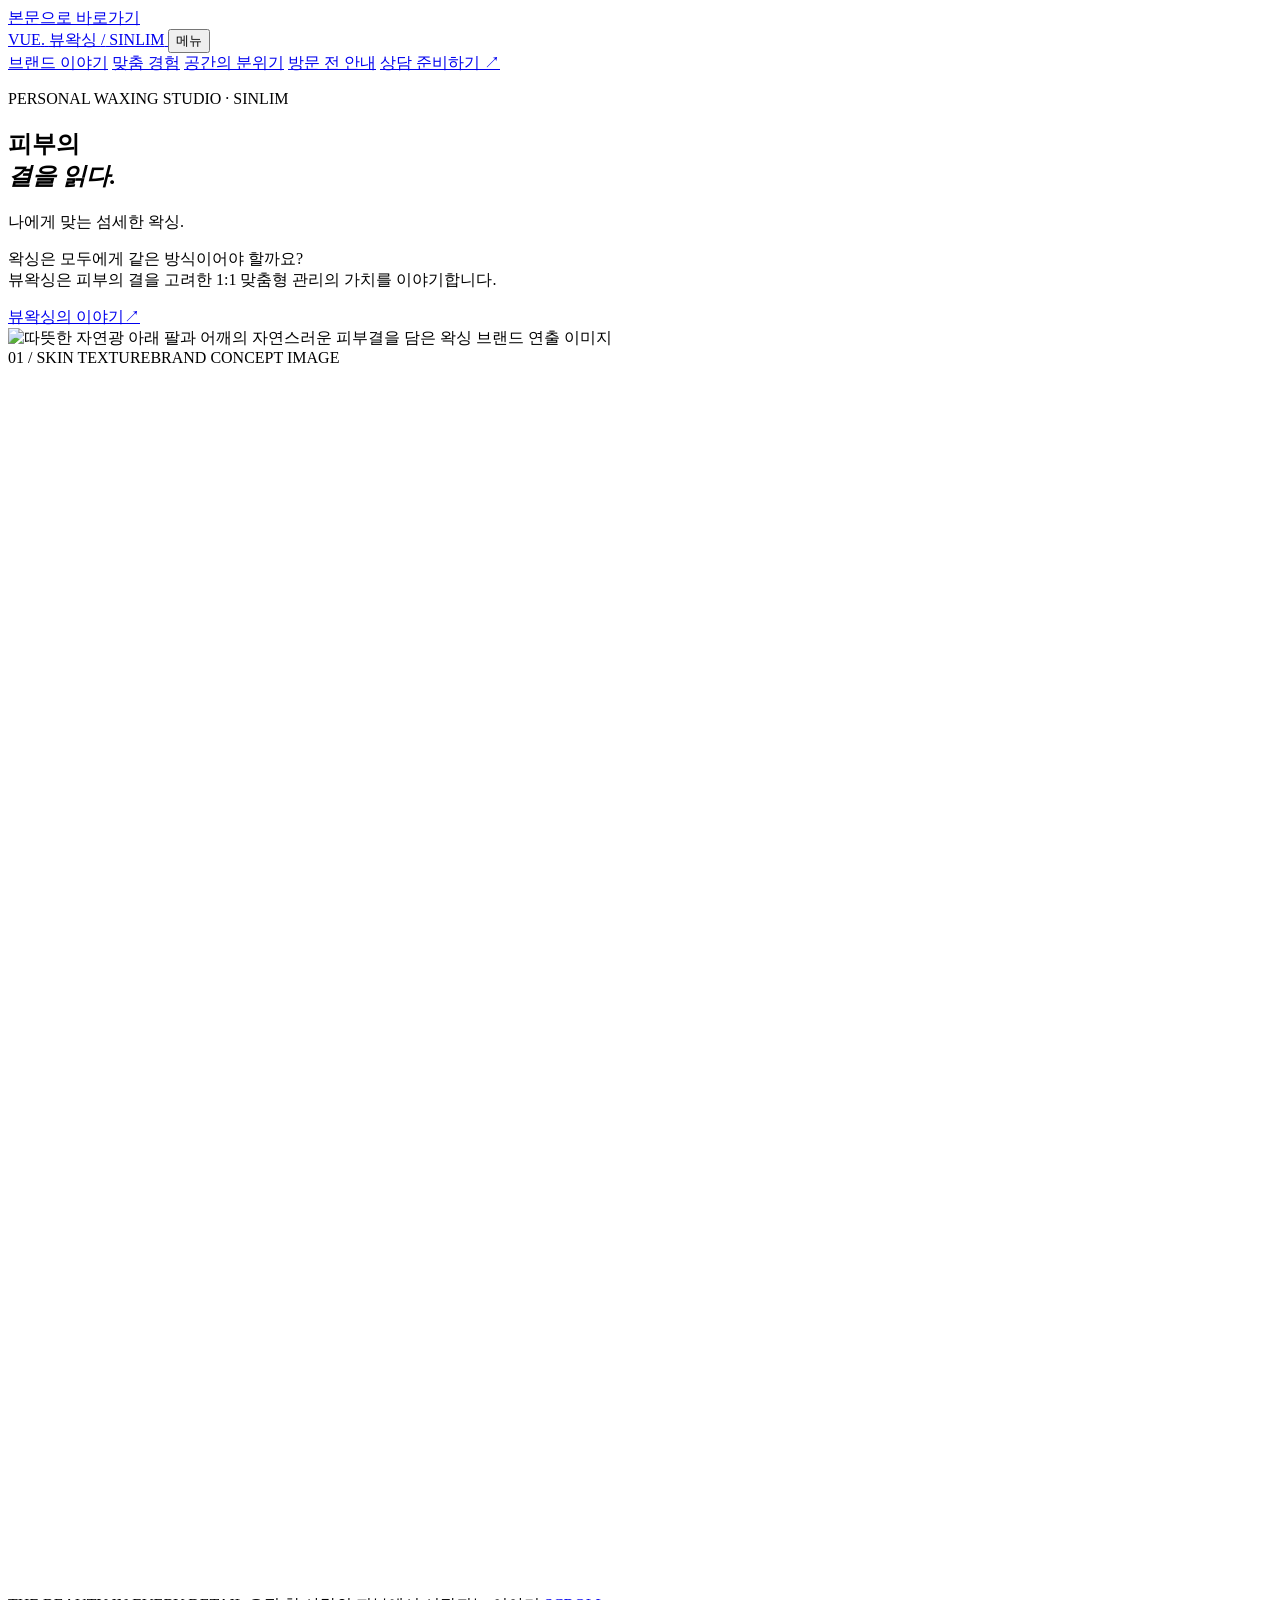
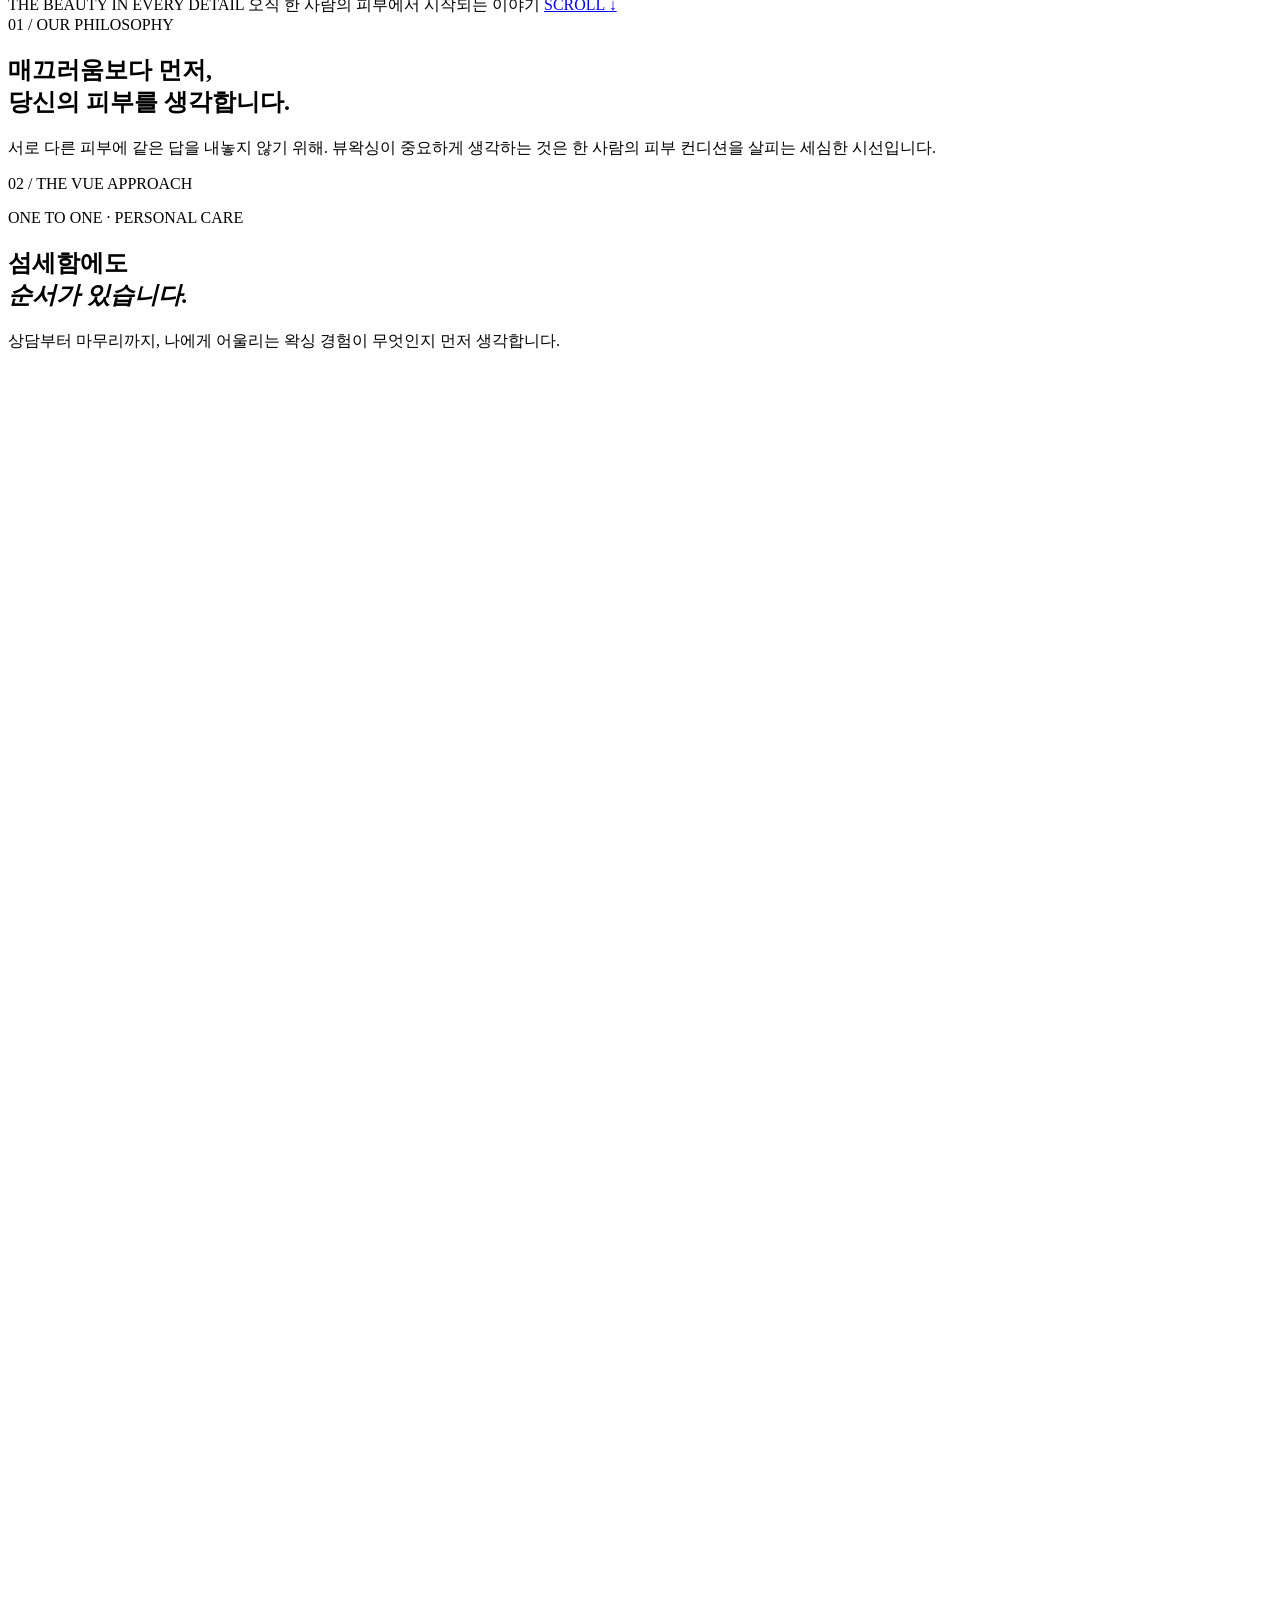
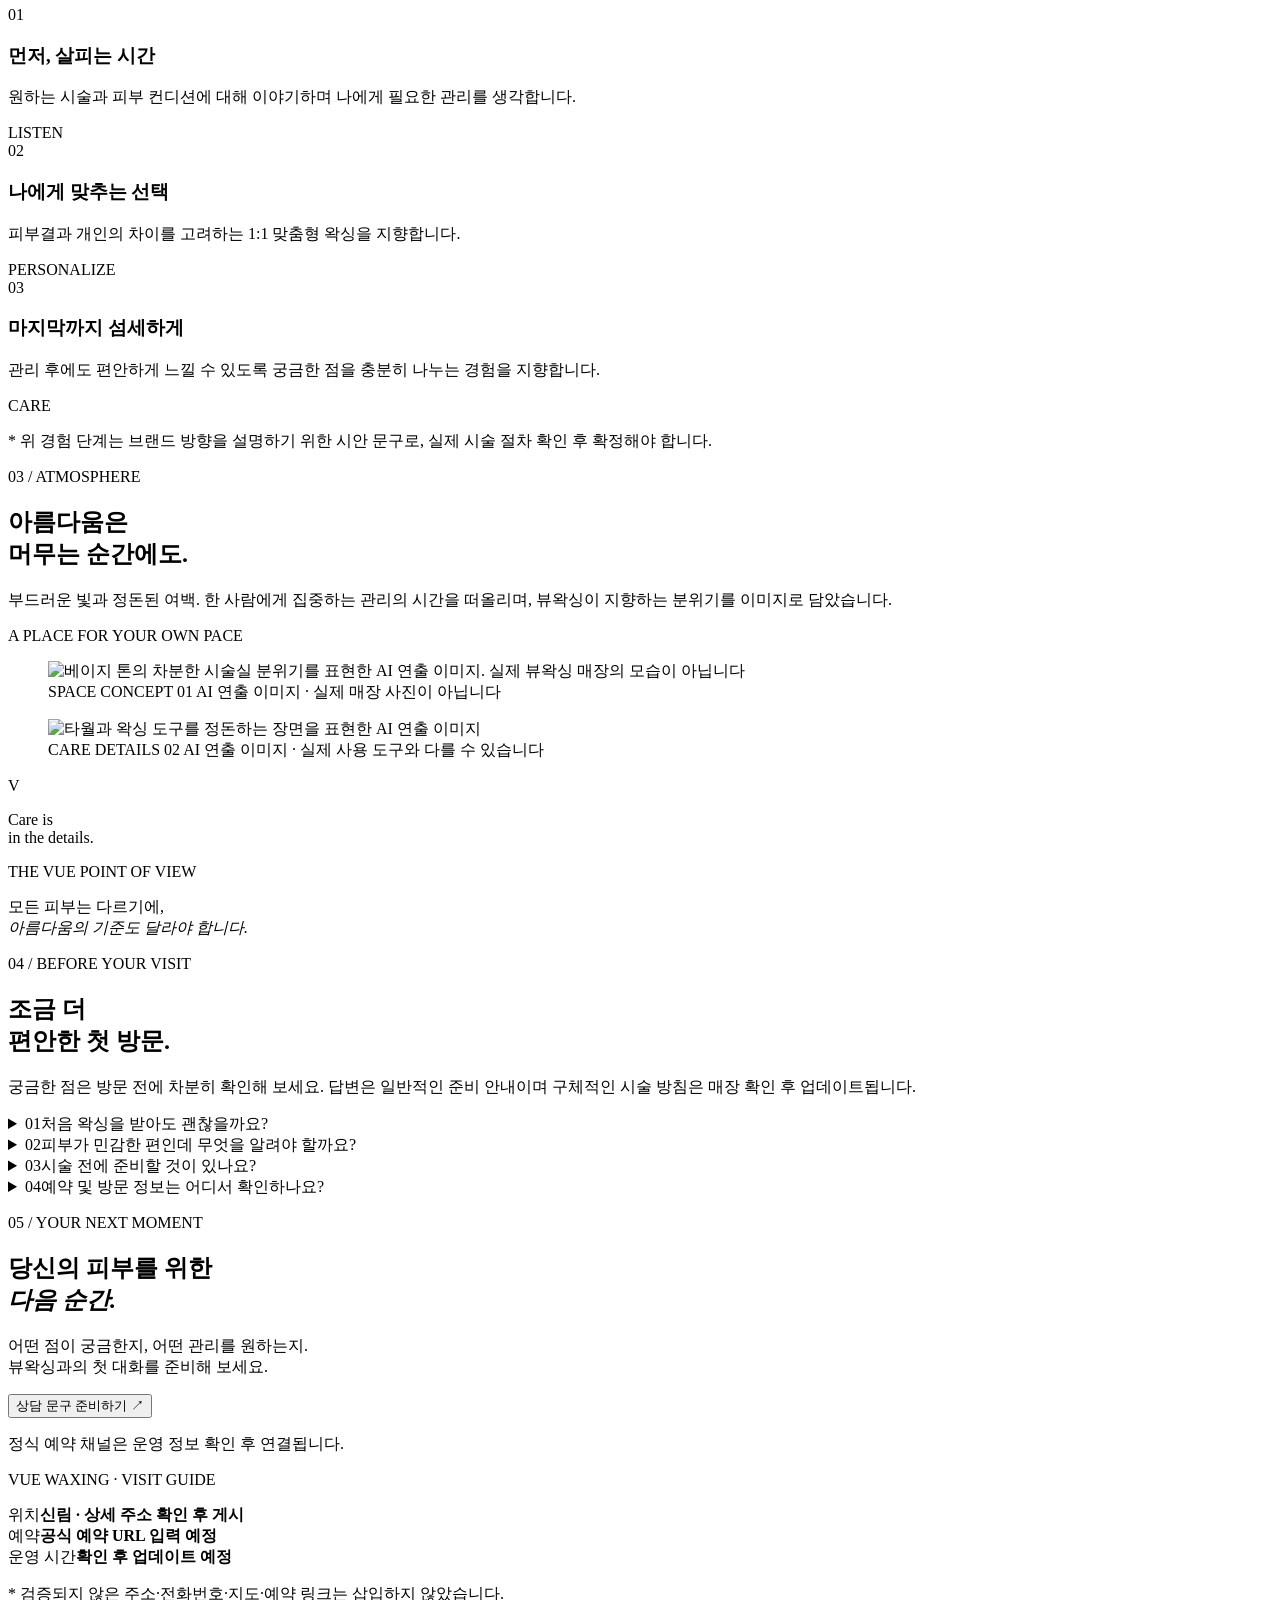
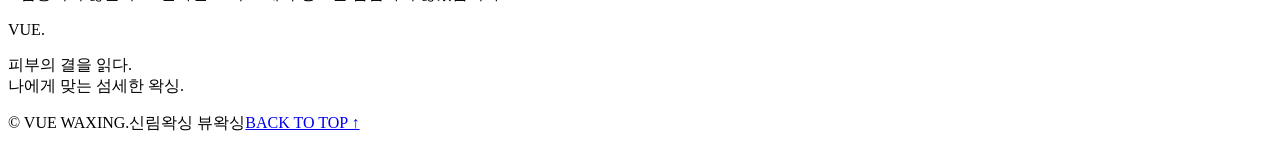
==== index.html @ eee649c6 "Add files via upload" ====
<!doctype html>
<html lang="ko">
<head>
  <meta charset="utf-8">
  <meta name="viewport" content="width=device-width, initial-scale=1">
  <meta name="theme-color" content="#f6f1eb">
  <meta name="description" content="피부의 결을 읽다. 뷰왁싱의 피부 컨디션을 고려한 1:1 맞춤형 프리미엄 왁싱을 소개합니다. 예약 및 방문 정보는 준비 중입니다.">
  <title>뷰왁싱 | 피부의 결을 읽다 — 신림왁싱</title>
  <meta property="og:type" content="website">
  <meta property="og:title" content="뷰왁싱 | 피부의 결을 읽다">
  <meta property="og:description" content="피부의 결을 고려한 1:1 맞춤형 왁싱. 신림 뷰왁싱의 이야기를 소개합니다.">
  <link rel="icon" href="favicon.svg" type="image/svg+xml">
  <link rel="stylesheet" href="css/vue-waxing.css">
  <script defer src="js/vue-waxing.js"></script>
</head>
<body class="vw-preview-body">
<div class="vw-site" id="top">
  <a class="vw-skip-link" href="#main">본문으로 바로가기</a>
  <header class="vw-header" id="site-header">
    <div class="vw-header-inner">
      <a class="vw-brand" href="#top" aria-label="뷰왁싱 홈">
        <span class="vw-brand-name">VUE<span class="vw-brand-dot">.</span></span>
        <span class="vw-brand-sub">뷰왁싱 <span aria-hidden="true">/</span> SINLIM</span>
      </a>
      <button class="vw-menu-toggle" type="button" aria-controls="vw-primary-nav" aria-expanded="false" aria-label="메뉴 열기">
        <span></span><span></span><span class="vw-visually-hidden">메뉴</span>
      </button>
      <nav class="vw-nav" id="vw-primary-nav" aria-label="주요 메뉴">
        <a href="#philosophy">브랜드 이야기</a>
        <a href="#experience">맞춤 경험</a>
        <a href="#space">공간의 분위기</a>
        <a href="#questions">방문 전 안내</a>
        <a class="vw-nav-cta" href="#visit">상담 준비하기 <span aria-hidden="true">↗</span></a>
      </nav>
    </div>
  </header>

  <main id="main">
    <section class="vw-hero" aria-labelledby="vw-hero-title">
      <div class="vw-hero-editorial vw-container">
        <div class="vw-hero-copy">
          <p class="vw-eyebrow"><span class="vw-eyebrow-line"></span> PERSONAL WAXING STUDIO · SINLIM</p>
          <h1 id="vw-hero-title">피부의<br><em>결을 읽다.</em></h1>
          <p class="vw-hero-tagline">나에게 맞는 섬세한 왁싱.</p>
          <p class="vw-hero-description">왁싱은 모두에게 같은 방식이어야 할까요?<br>뷰왁싱은 피부의 결을 고려한 1:1 맞춤형 관리의 가치를 이야기합니다.</p>
          <a href="#philosophy" class="vw-text-link"><span>뷰왁싱의 이야기</span><span class="vw-link-arrow" aria-hidden="true">↗</span></a>
        </div>
        <div class="vw-hero-visual">
          <div class="vw-image-reveal" data-vw-reveal>
            <img src="assets/skin-hero.webp" alt="따뜻한 자연광 아래 팔과 어깨의 자연스러운 피부결을 담은 왁싱 브랜드 연출 이미지" width="1122" height="1402" fetchpriority="high">
          </div>
          <div class="vw-art-label"><span>01 / SKIN TEXTURE</span><span>BRAND CONCEPT IMAGE</span></div>
          <svg class="vw-grain-lines" aria-hidden="true" viewBox="0 0 320 310" fill="none" focusable="false">
            <path d="M-26 296C118 211 120 93 303 29"/><path d="M-20 309C126 222 131 106 315 42"/><path d="M-19 327C138 238 143 119 330 55"/><path d="M-10 345C150 255 156 137 340 70"/>
          </svg>
        </div>
      </div>
      <div class="vw-hero-bottom vw-container">
        <span>THE BEAUTY IN EVERY DETAIL</span>
        <span class="vw-hero-bottom-note">오직 한 사람의 피부에서 시작되는 이야기</span>
        <a href="#philosophy" class="vw-scroll-cue" aria-label="다음 섹션으로 이동">SCROLL <span aria-hidden="true">↓</span></a>
      </div>
    </section>

    <section class="vw-intro vw-section" id="philosophy" aria-labelledby="vw-intro-heading">
      <div class="vw-container vw-intro-grid">
        <div class="vw-section-index"><span class="vw-index-dot"></span> 01 / OUR PHILOSOPHY</div>
        <div class="vw-intro-main">
          <h2 id="vw-intro-heading">매끄러움보다 먼저,<br><span>당신의 피부를 생각합니다.</span></h2>
          <div class="vw-intro-bottom">
            <div class="vw-intro-small-line" aria-hidden="true"></div>
            <p>서로 다른 피부에 같은 답을 내놓지 않기 위해. 뷰왁싱이 중요하게 생각하는 것은 한 사람의 피부 컨디션을 살피는 세심한 시선입니다.</p>
          </div>
        </div>
      </div>
    </section>

    <section class="vw-approach vw-section" id="experience" aria-labelledby="vw-approach-title">
      <div class="vw-container">
        <div class="vw-approach-head">
          <p class="vw-section-index"><span class="vw-index-dot"></span> 02 / THE VUE APPROACH</p>
          <p class="vw-kicker">ONE TO ONE · PERSONAL CARE</p>
        </div>
        <div class="vw-approach-stage">
          <div class="vw-approach-copy">
            <h2 id="vw-approach-title">섬세함에도<br><em>순서가 있습니다.</em></h2>
            <p>상담부터 마무리까지, 나에게 어울리는 왁싱 경험이 무엇인지 먼저 생각합니다.</p>
          </div>
          <div class="vw-approach-mark" aria-hidden="true">
            <svg viewBox="0 0 420 410" fill="none" focusable="false"><path d="M-18 330C103 299 110 145 234 103c69-24 116-27 204-81"/><path d="M-18 355C116 317 126 163 247 122c71-25 116-27 203-80"/><path d="M-10 379C127 340 141 181 265 140c73-24 117-27 199-77"/></svg>
          </div>
        </div>
        <div class="vw-steps" aria-label="맞춤형 왁싱 경험의 제안된 구성">
          <div class="vw-step"><span class="vw-step-number">01</span><div><h3>먼저, 살피는 시간</h3><p>원하는 시술과 피부 컨디션에 대해 이야기하며 나에게 필요한 관리를 생각합니다.</p></div><span class="vw-step-en">LISTEN</span></div>
          <div class="vw-step"><span class="vw-step-number">02</span><div><h3>나에게 맞추는 선택</h3><p>피부결과 개인의 차이를 고려하는 1:1 맞춤형 왁싱을 지향합니다.</p></div><span class="vw-step-en">PERSONALIZE</span></div>
          <div class="vw-step"><span class="vw-step-number">03</span><div><h3>마지막까지 섬세하게</h3><p>관리 후에도 편안하게 느낄 수 있도록 궁금한 점을 충분히 나누는 경험을 지향합니다.</p></div><span class="vw-step-en">CARE</span></div>
        </div>
        <p class="vw-content-disclaimer">* 위 경험 단계는 브랜드 방향을 설명하기 위한 시안 문구로, 실제 시술 절차 확인 후 확정해야 합니다.</p>
      </div>
    </section>

    <section class="vw-space vw-section" id="space" aria-labelledby="vw-space-title">
      <div class="vw-container vw-space-grid">
        <div class="vw-space-left">
          <p class="vw-section-index"><span class="vw-index-dot"></span> 03 / ATMOSPHERE</p>
          <h2 id="vw-space-title">아름다움은<br>머무는 순간에도.</h2>
          <p>부드러운 빛과 정돈된 여백. 한 사람에게 집중하는 관리의 시간을 떠올리며, 뷰왁싱이 지향하는 분위기를 이미지로 담았습니다.</p>
          <p class="vw-caption-line">A PLACE FOR YOUR OWN PACE</p>
        </div>
        <figure class="vw-space-photo vw-photo-block" data-vw-reveal>
          <img src="assets/studio-atmosphere.webp" alt="베이지 톤의 차분한 시술실 분위기를 표현한 AI 연출 이미지. 실제 뷰왁싱 매장의 모습이 아닙니다" width="1200" height="900" loading="lazy" decoding="async">
          <figcaption>SPACE CONCEPT 01 <span>AI 연출 이미지 · 실제 매장 사진이 아닙니다</span></figcaption>
        </figure>
        <figure class="vw-detail-photo vw-photo-block" data-vw-reveal>
          <img src="assets/waxing-detail.webp" alt="타월과 왁싱 도구를 정돈하는 장면을 표현한 AI 연출 이미지" width="920" height="1150" loading="lazy" decoding="async">
          <figcaption>CARE DETAILS 02 <span>AI 연출 이미지 · 실제 사용 도구와 다를 수 있습니다</span></figcaption>
        </figure>
        <div class="vw-space-aside"><span>V</span><p>Care is<br>in the details.</p></div>
      </div>
    </section>

    <section class="vw-quote" aria-label="브랜드 핵심 문장">
      <div class="vw-container vw-quote-inner">
        <p class="vw-quote-label">THE VUE POINT OF VIEW</p>
        <p class="vw-quote-text">모든 피부는 다르기에,<br><em>아름다움의 기준도 달라야 합니다.</em></p>
      </div>
    </section>

    <section class="vw-faq vw-section" id="questions" aria-labelledby="vw-faq-title">
      <div class="vw-container vw-faq-grid">
        <div class="vw-faq-intro">
          <p class="vw-section-index"><span class="vw-index-dot"></span> 04 / BEFORE YOUR VISIT</p>
          <h2 id="vw-faq-title">조금 더<br>편안한 첫 방문.</h2>
          <p>궁금한 점은 방문 전에 차분히 확인해 보세요. 답변은 일반적인 준비 안내이며 구체적인 시술 방침은 매장 확인 후 업데이트됩니다.</p>
        </div>
        <div class="vw-faq-list">
          <details><summary><span>01</span>처음 왁싱을 받아도 괜찮을까요?<span class="vw-faq-plus" aria-hidden="true"></span></summary><div class="vw-faq-answer">첫 시술이 처음이라면 희망 부위와 걱정되는 점을 미리 정리해 두면 상담에 도움이 됩니다. 실제 상담 및 시술 가능 여부는 매장과 확인해 주세요.</div></details>
          <details><summary><span>02</span>피부가 민감한 편인데 무엇을 알려야 할까요?<span class="vw-faq-plus" aria-hidden="true"></span></summary><div class="vw-faq-answer">피부 질환·자극·상처 여부와 최근 사용한 피부 관리 제품 또는 시술 이력 등 관련 사항을 시술 전에 알리는 것이 좋습니다. 피부 상태에 따라 시술이 적절하지 않을 수 있습니다.</div></details>
          <details><summary><span>03</span>시술 전에 준비할 것이 있나요?<span class="vw-faq-plus" aria-hidden="true"></span></summary><div class="vw-faq-answer">준비사항은 시술 부위, 피부 상태, 샵의 시술 방식에 따라 달라질 수 있습니다. 확정된 예약 안내에 따라 준비해 주세요.</div></details>
          <details><summary><span>04</span>예약 및 방문 정보는 어디서 확인하나요?<span class="vw-faq-plus" aria-hidden="true"></span></summary><div class="vw-faq-answer">주소, 운영시간, 예약 채널은 운영자가 확인한 뒤 이 페이지에 게시할 예정입니다. 현재 버전은 예약을 받지 않는 디자인 시안입니다.</div></details>
        </div>
      </div>
    </section>

    <section class="vw-visit vw-section" id="visit" aria-labelledby="vw-visit-title">
      <div class="vw-container vw-visit-grid">
        <div class="vw-visit-copy">
          <p class="vw-section-index"><span class="vw-index-dot"></span> 05 / YOUR NEXT MOMENT</p>
          <h2 id="vw-visit-title">당신의 피부를 위한<br><em>다음 순간.</em></h2>
          <p>어떤 점이 궁금한지, 어떤 관리를 원하는지.<br>뷰왁싱과의 첫 대화를 준비해 보세요.</p>
          <button class="vw-main-button" type="button" data-vw-dialog-open>상담 문구 준비하기 <span aria-hidden="true">↗</span></button>
          <p class="vw-contact-caveat">정식 예약 채널은 운영 정보 확인 후 연결됩니다.</p>
        </div>
        <div class="vw-visit-info" aria-label="추후 제공될 매장 정보">
          <p class="vw-visit-caption">VUE WAXING · VISIT GUIDE</p>
          <div><span>위치</span><strong>신림 · 상세 주소 확인 후 게시</strong></div>
          <div><span>예약</span><strong>공식 예약 URL 입력 예정</strong></div>
          <div><span>운영 시간</span><strong>확인 후 업데이트 예정</strong></div>
          <p class="vw-visit-notice">* 검증되지 않은 주소·전화번호·지도·예약 링크는 삽입하지 않았습니다.</p>
        </div>
      </div>
    </section>
  </main>

  <footer class="vw-footer">
    <div class="vw-container vw-footer-top"><span class="vw-footer-wordmark">VUE<span>.</span></span><p>피부의 결을 읽다.<br>나에게 맞는 섬세한 왁싱.</p></div>
    <div class="vw-container vw-footer-bottom"><span>© VUE WAXING.</span><span>신림왁싱 뷰왁싱</span><a href="#top">BACK TO TOP ↑</a></div>
  </footer>

  <dialog class="vw-dialog" id="vw-consult-dialog" aria-labelledby="vw-dialog-title">
    <div class="vw-dialog-card">
      <button class="vw-dialog-close" type="button" data-vw-dialog-close aria-label="닫기">×</button>
      <p class="vw-eyebrow">PREPARE YOUR INQUIRY</p>
      <h2 id="vw-dialog-title">상담을 준비하는<br>작은 메모.</h2>
      <p>문의하려는 내용을 선택해 문구를 복사할 수 있습니다. 메시지가 전송되거나 예약이 접수되지는 않습니다.</p>
      <label for="vw-inquiry-topic">궁금한 내용</label>
      <select id="vw-inquiry-topic"><option value="시술 부위 및 가능 여부">시술 부위 및 가능 여부</option><option value="피부 컨디션 상담">피부 컨디션 상담</option><option value="예약 가능 일정">예약 가능 일정</option><option value="가격 및 준비사항">가격 및 준비사항</option></select>
      <label for="vw-inquiry-note">추가로 물어볼 내용 (선택)</label>
      <textarea id="vw-inquiry-note" rows="3" maxlength="300" placeholder="예: 첫 방문이고 민감한 피부입니다."></textarea>
      <button class="vw-main-button vw-copy-button" type="button" id="vw-copy-inquiry">문의 문구 복사 <span aria-hidden="true">↗</span></button>
      <p class="vw-dialog-feedback" id="vw-dialog-feedback" role="status" aria-live="polite"></p>
      <p class="vw-dialog-disclaimer">공식 연락 채널 연결은 매장 확인 후 진행됩니다.</p>
    </div>
  </dialog>
</div>
</body>
</html>
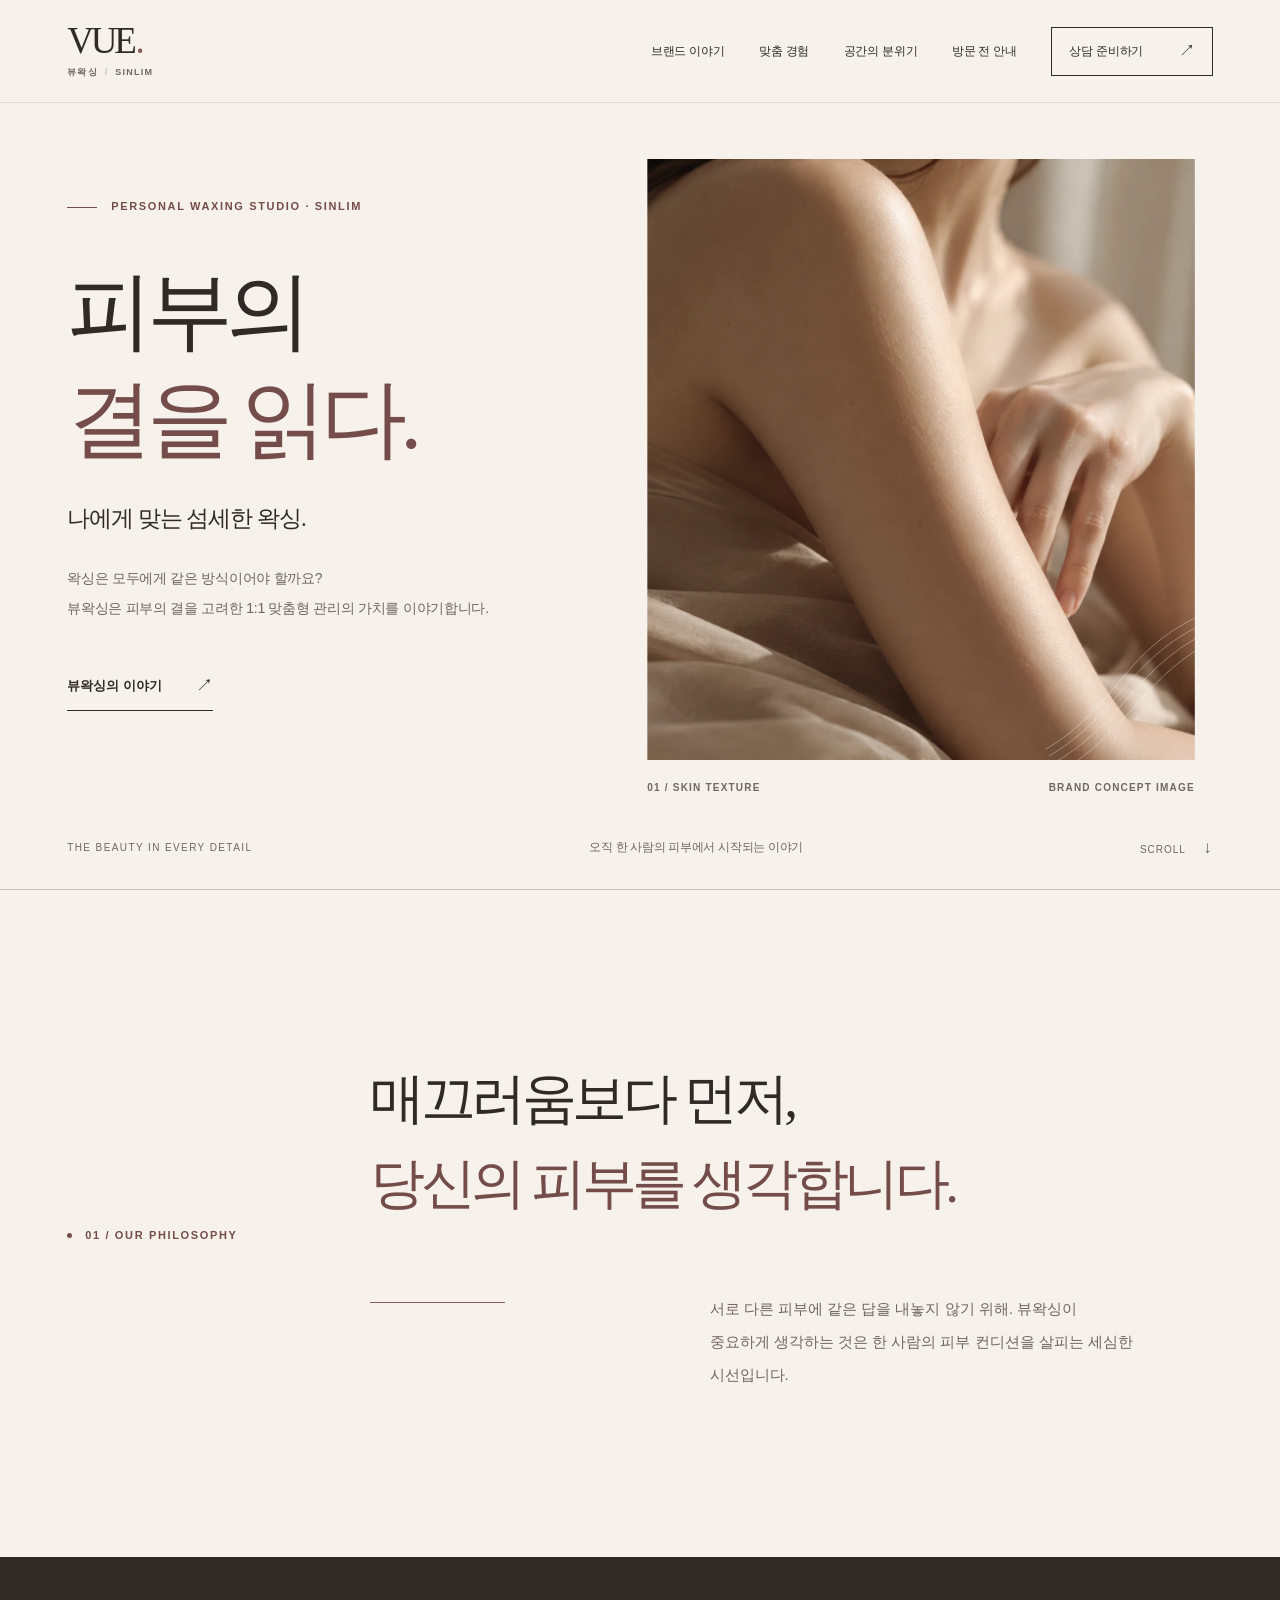
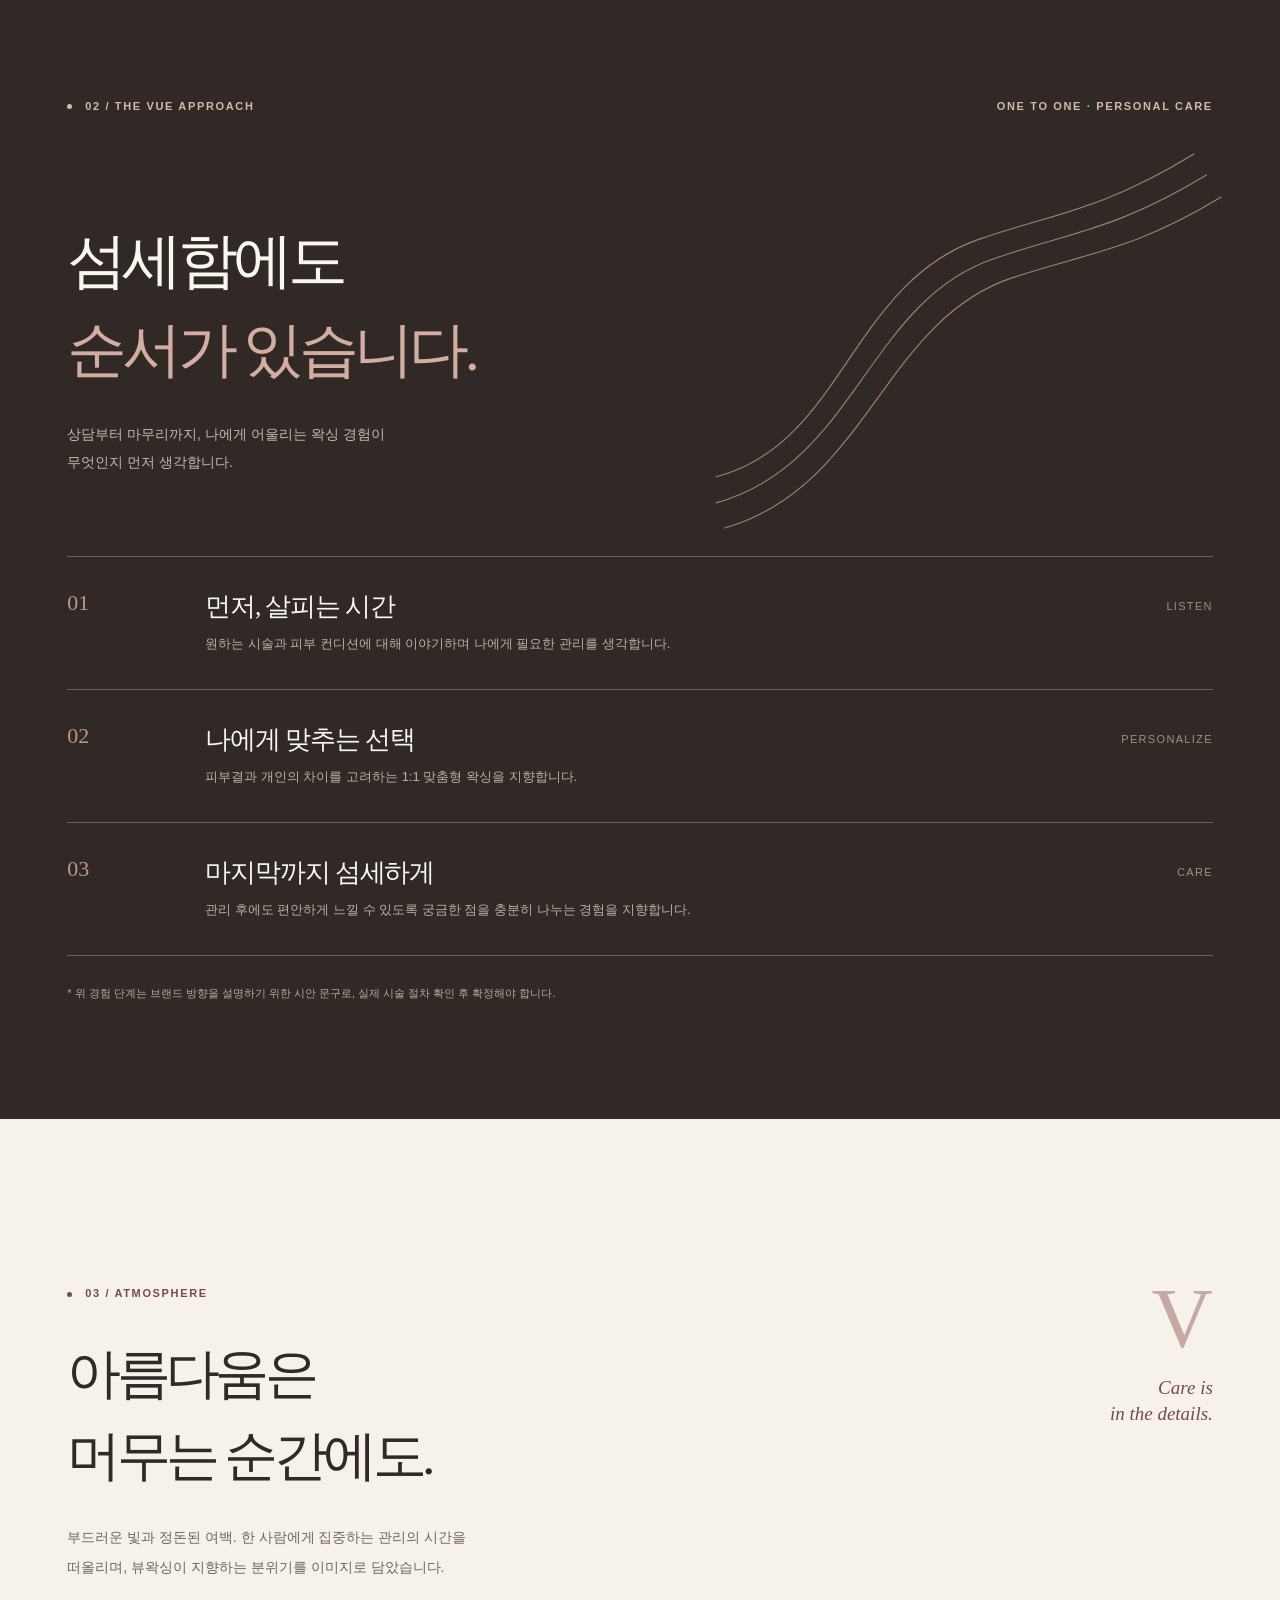
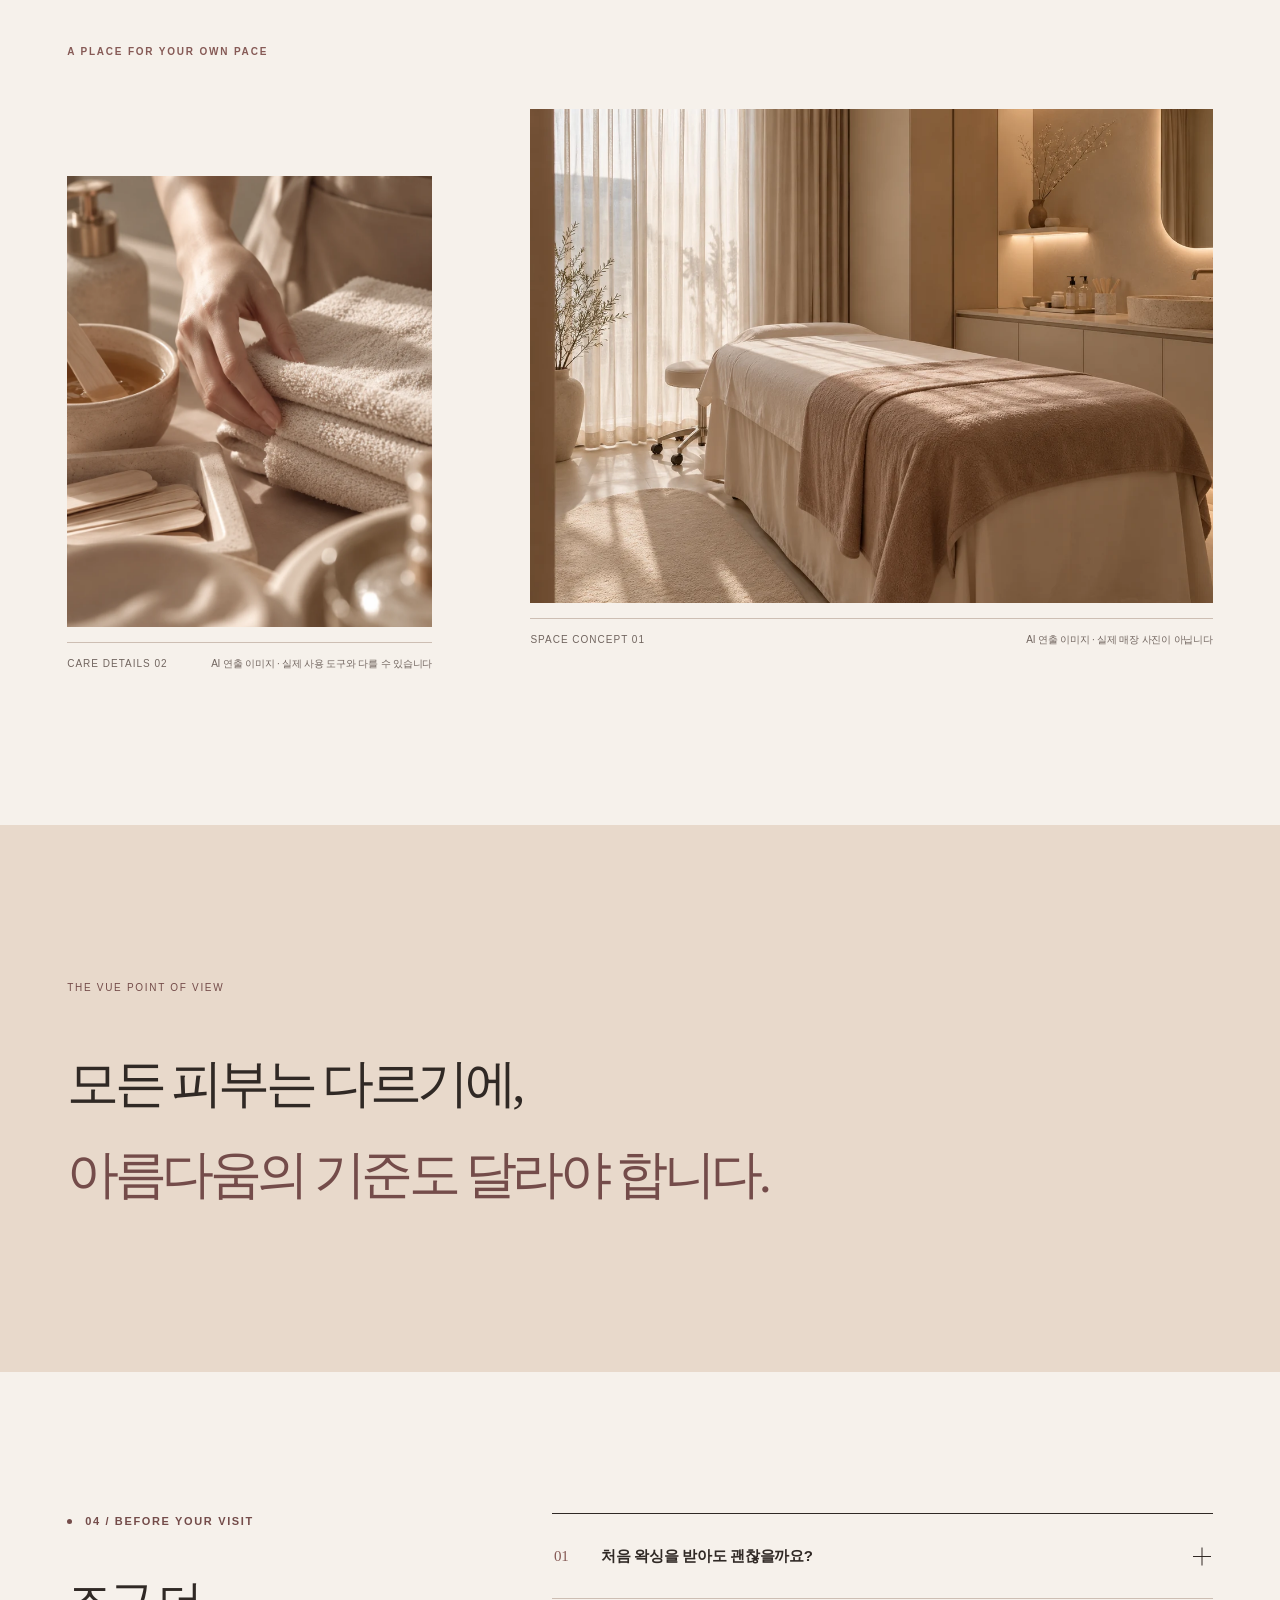
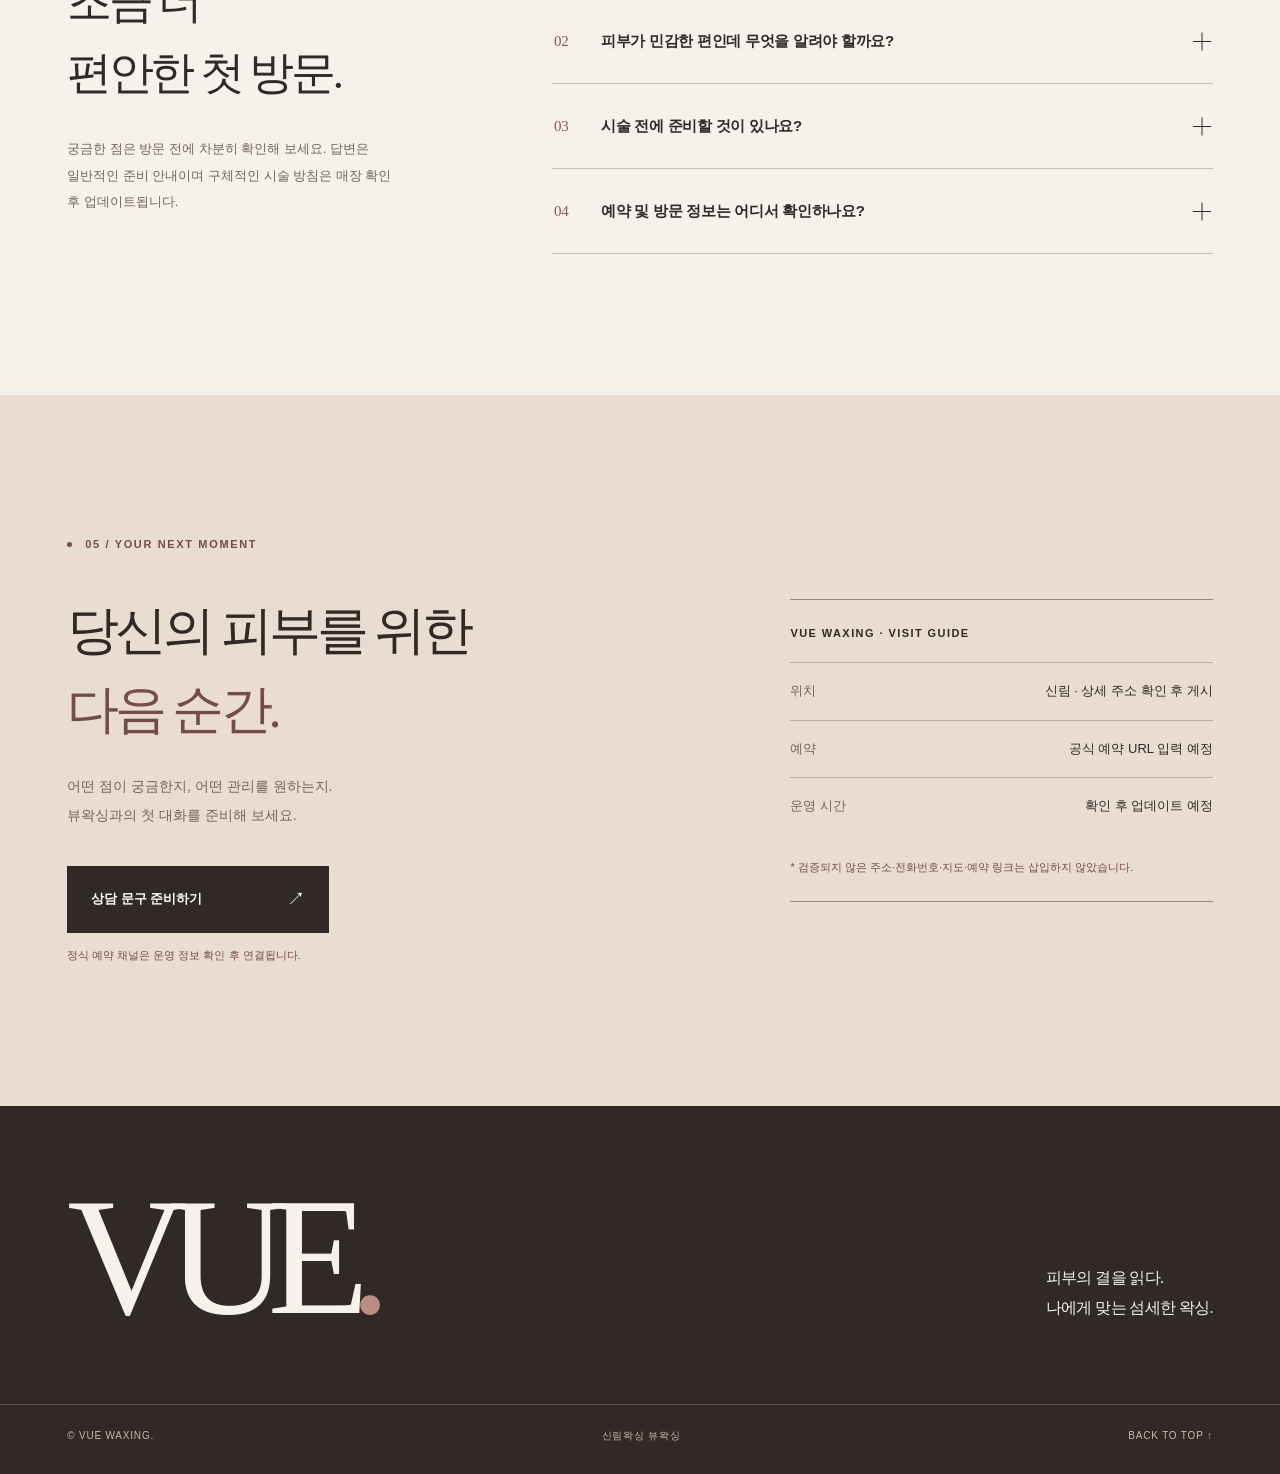
==== commit b99409a5: "Add files via upload" ====
--- a/index.html
+++ b/index.html
@@ -1,4 +1,5 @@
 <!doctype html>
+<!-- VUE WAXING: standalone build; CSS, JS and images are inlined. No external asset routes are required. -->
 <html lang="ko">
 <head>
   <meta charset="utf-8">
@@ -9,9 +10,302 @@
   <meta property="og:type" content="website">
   <meta property="og:title" content="뷰왁싱 | 피부의 결을 읽다">
   <meta property="og:description" content="피부의 결을 고려한 1:1 맞춤형 왁싱. 신림 뷰왁싱의 이야기를 소개합니다.">
-  <link rel="icon" href="favicon.svg" type="image/svg+xml">
-  <link rel="stylesheet" href="css/vue-waxing.css">
-  <script defer src="js/vue-waxing.js"></script>
+  <link rel="icon" href="[data-uri]" type="image/svg+xml">
+  <style>
+/* VUE WAXING — Skin Atelier
+   All public-facing selectors are scoped to .vw-site.
+   Breakpoints: 1024 / 760 / 480. No third-party animation library.
+*/
+.vw-preview-body{margin:0;background:#f6f1eb}
+.vw-site{--vw-paper:#f6f1eb;--vw-cream:#eee5db;--vw-milk:#e9ddd1;--vw-ink:#302925;--vw-sub:#71655f;--vw-rose:#865a56;--vw-rose-deep:#744c4a;--vw-rule:#cdbeb3;--vw-light:#faf6f0;--vw-serif:"Noto Serif KR","Noto Serif CJK KR","NanumMyeongjo","Nanum Myeongjo",Georgia,serif;--vw-body:"Pretendard","Noto Sans KR","Apple SD Gothic Neo","Malgun Gothic",sans-serif;--vw-max:1400px;--vw-pad:clamp(24px,5.25vw,88px);--vw-space:clamp(100px,11vw,188px);background:var(--vw-paper);color:var(--vw-ink);font:400 16px/1.75 var(--vw-body);word-break:keep-all;-webkit-font-smoothing:antialiased;overflow:clip}
+.vw-site *, .vw-site *::before, .vw-site *::after{box-sizing:border-box}
+.vw-site img,.vw-site svg{max-width:100%}
+.vw-site img{display:block}
+.vw-site figure,.vw-site h1,.vw-site h2,.vw-site h3,.vw-site p{margin:0}
+.vw-site a{color:inherit;text-decoration:none}
+.vw-site button,.vw-site input,.vw-site textarea,.vw-site select{font:inherit}
+.vw-site button{cursor:pointer}
+.vw-site :is(a,button,input,select,textarea,summary):focus-visible{outline:2px solid var(--vw-rose-deep);outline-offset:4px}
+.vw-site .vw-visually-hidden{position:absolute!important;width:1px!important;height:1px!important;padding:0!important;margin:-1px!important;overflow:hidden!important;clip:rect(0,0,0,0)!important;white-space:nowrap!important;border:0!important}
+.vw-site .vw-skip-link{position:fixed;left:16px;top:-80px;padding:12px 18px;background:var(--vw-ink);color:#fff;z-index:2000}
+.vw-site .vw-skip-link:focus{top:12px}
+.vw-site .vw-container{width:min(100%,var(--vw-max));padding-inline:var(--vw-pad);margin-inline:auto}
+.vw-site .vw-section{padding-block:var(--vw-space)}
+.vw-site .vw-section-index,.vw-site .vw-eyebrow,.vw-site .vw-kicker{font-size:11px;line-height:1.6;letter-spacing:.15em;font-weight:600;color:var(--vw-rose-deep)}
+.vw-site .vw-section-index{display:flex;align-items:center;gap:13px}
+.vw-site .vw-index-dot{width:5px;height:5px;border-radius:50%;background:currentColor;display:inline-block}
+.vw-site .vw-header{position:relative;z-index:40;background:var(--vw-paper);border-bottom:1px solid rgba(90,69,62,.13)}
+.vw-site .vw-header-inner{height:102px;max-width:var(--vw-max);margin:auto;padding-inline:var(--vw-pad);display:flex;align-items:center;justify-content:space-between;gap:35px}
+.vw-site .vw-brand{display:flex;flex-direction:column;line-height:1;min-width:133px}
+.vw-site .vw-brand-name{font-family:Georgia,serif;font-size:37px;font-weight:400;letter-spacing:-.087em;line-height:.88}
+.vw-site .vw-brand-dot{color:var(--vw-rose);padding-left:2px}
+.vw-site .vw-brand-sub{font-size:9px;letter-spacing:.14em;margin-top:11px;font-weight:600;color:var(--vw-sub)}
+.vw-site .vw-brand-sub span{padding-inline:3px;color:var(--vw-rule)}
+.vw-site .vw-nav{display:flex;align-items:center;gap:clamp(16px,2.7vw,43px)}
+.vw-site .vw-nav>a{font-size:12px;font-weight:500;letter-spacing:-.02em;position:relative;white-space:nowrap}
+.vw-site .vw-nav>a:not(.vw-nav-cta)::after{content:"";position:absolute;left:0;bottom:-8px;width:100%;height:1px;transform:scaleX(0);transform-origin:left;background:var(--vw-rose);transition:transform .3s ease}
+.vw-site .vw-nav>a:not(.vw-nav-cta):hover::after{transform:scaleX(1)}
+.vw-site .vw-nav .vw-nav-cta{border:1px solid var(--vw-ink);padding:13px 17px;display:flex;align-items:center;gap:36px;transition:background .25s,color .25s}
+.vw-site .vw-nav .vw-nav-cta:hover{background:var(--vw-ink);color:var(--vw-paper)}
+.vw-site .vw-nav-cta span{font-size:16px;line-height:1}
+.vw-site .vw-menu-toggle{display:none}
+
+/* HERO — strong two-column editorial balance, rather than a centered marketing banner */
+.vw-site .vw-hero{position:relative}
+.vw-site .vw-hero-editorial{display:grid;grid-template-columns:minmax(0,.94fr) minmax(0,1fr);gap:clamp(25px,3.8vw,62px);min-height:min(730px,78vw);align-items:stretch;padding-top:56px;padding-bottom:38px}
+.vw-site .vw-hero-copy{display:flex;flex-direction:column;align-items:flex-start;justify-content:center;padding-bottom:45px;min-width:0}
+.vw-site .vw-eyebrow{display:flex;align-items:center;gap:14px;color:var(--vw-rose-deep)}
+.vw-site .vw-eyebrow-line{height:1px;width:30px;background:currentColor;flex:none}
+.vw-site .vw-hero h1{margin-top:42px;font:400 clamp(60px,6.7vw,108px)/1.26 var(--vw-serif);letter-spacing:-.075em;white-space:nowrap}
+.vw-site .vw-hero h1 em{font-style:normal;color:var(--vw-rose-deep)}
+.vw-site .vw-hero-tagline{font-family:var(--vw-serif);font-size:clamp(17px,1.8vw,25px);letter-spacing:-.045em;margin-top:24px}
+.vw-site .vw-hero-description{font-size:14px;line-height:2.1;color:var(--vw-sub);max-width:440px;margin-top:26px;letter-spacing:-.02em}
+.vw-site .vw-text-link{display:inline-flex;align-items:center;gap:34px;margin-top:48px;padding-bottom:9px;border-bottom:1px solid var(--vw-ink);font-size:13px;font-weight:600;transition:gap .3s}
+.vw-site .vw-text-link:hover{gap:47px}
+.vw-site .vw-link-arrow{font-size:17px;font-weight:400}
+.vw-site .vw-hero-visual{position:relative;min-height:625px;margin-right:18px}
+.vw-site .vw-image-reveal{position:absolute;inset:0 0 35px 0;overflow:hidden;background:#cba999}
+.vw-site .vw-image-reveal img{width:100%;height:100%;object-fit:cover}
+.vw-site .vw-art-label{position:absolute;left:0;right:0;bottom:0;display:flex;justify-content:space-between;gap:12px;font:600 10px/1.5 var(--vw-body);letter-spacing:.12em;color:var(--vw-sub)}
+.vw-site .vw-grain-lines{position:absolute;width:31%;height:auto;right:-35px;bottom:6%;overflow:visible;pointer-events:none;transform-origin:center}
+.vw-site .vw-grain-lines path{stroke:var(--vw-light);stroke-width:.9;opacity:.75;stroke-linecap:round}
+.vw-site .vw-hero-bottom{display:flex;justify-content:space-between;gap:20px;align-items:center;padding-bottom:26px;font-size:10px;letter-spacing:.14em;color:var(--vw-sub);border-bottom:1px solid var(--vw-rule)}
+.vw-site .vw-hero-bottom-note{font-size:12px;letter-spacing:-.025em}
+.vw-site .vw-scroll-cue{white-space:nowrap;letter-spacing:.1em;font-size:10px}
+.vw-site .vw-scroll-cue span{display:inline-block;margin-left:14px;font-size:17px}
+
+/* PHILOSOPHY — one expressive typographic spread */
+.vw-site .vw-intro{padding-top:clamp(124px,13vw,194px);padding-bottom:clamp(125px,13vw,180px)}
+.vw-site .vw-intro-grid{display:grid;grid-template-columns:3fr 9fr;gap:22px}
+.vw-site .vw-intro .vw-section-index{padding-top:24px}
+.vw-site .vw-intro h2{font:400 clamp(37px,4.3vw,68px)/1.55 var(--vw-serif);letter-spacing:-.08em}
+.vw-site .vw-intro h2 span{color:var(--vw-rose-deep)}
+.vw-site .vw-intro-bottom{display:grid;grid-template-columns:1fr 1.6fr;gap:25px;margin-top:65px;align-items:start}
+.vw-site .vw-intro-small-line{height:1px;max-width:135px;background:var(--vw-rose);margin-top:10px}
+.vw-site .vw-intro-bottom p{font-size:15px;line-height:2.2;color:var(--vw-sub);max-width:430px}
+
+/* APPROACH — deep ink section, line-work is the brand's sole signature ornament */
+.vw-site .vw-approach{background:var(--vw-ink);color:var(--vw-light);padding-bottom:clamp(85px,9vw,140px)}
+.vw-site .vw-approach .vw-section-index,.vw-site .vw-approach .vw-kicker{color:#d4b9a9}
+.vw-site .vw-approach-head{display:flex;justify-content:space-between;gap:20px;align-items:center}
+.vw-site .vw-approach-stage{display:grid;grid-template-columns:1.1fr .9fr;min-height:370px;align-items:center;position:relative;margin-top:45px;margin-bottom:15px}
+.vw-site .vw-approach-copy{position:relative;z-index:1}
+.vw-site .vw-approach h2{font:400 clamp(38px,4.7vw,73px)/1.48 var(--vw-serif);letter-spacing:-.078em}
+.vw-site .vw-approach h2 em{font-style:normal;color:#d3aca2}
+.vw-site .vw-approach-copy>p{color:#c5b8af;font-size:14px;max-width:370px;margin-top:26px;line-height:2}
+.vw-site .vw-approach-mark{height:350px;display:flex;align-items:center;justify-content:center;opacity:.85}
+.vw-site .vw-approach-mark svg{width:min(100%,440px);overflow:visible}
+.vw-site .vw-approach-mark path{stroke:#b98d83;stroke-width:1.1;stroke-linecap:round}
+.vw-site .vw-steps{border-top:1px solid #6f6058;margin-top:25px}
+.vw-site .vw-step{display:grid;grid-template-columns:120px minmax(0,1fr) 150px;gap:18px;align-items:start;border-bottom:1px solid #6f6058;padding:31px 0 32px}
+.vw-site .vw-step-number{font:400 22px/1.4 Georgia,serif;color:#be968c}
+.vw-site .vw-step h3{font:400 clamp(20px,2vw,28px)/1.5 var(--vw-serif);letter-spacing:-.045em}
+.vw-site .vw-step p{max-width:620px;font-size:13px;line-height:1.9;color:#bdafa5;margin-top:6px}
+.vw-site .vw-step-en{text-align:right;font:11px/1.5 var(--vw-body);letter-spacing:.12em;color:#a48d82;padding-top:10px}
+.vw-site .vw-content-disclaimer{font-size:11px;color:#baa99d;margin-top:28px;line-height:1.8}
+
+/* SPACE — asymmetric magazine composition instead of repeated rectangular cards */
+.vw-site .vw-space{padding-top:clamp(110px,12vw,180px);padding-bottom:clamp(110px,12vw,170px)}
+.vw-site .vw-space-grid{display:grid;grid-template-columns:1.05fr .75fr .85fr;grid-template-rows:auto auto;gap:clamp(22px,3.5vw,55px);align-items:start}
+.vw-site .vw-space-left{grid-column:1 / 3;grid-row:1;padding-top:13px}
+.vw-site .vw-space h2{font:400 clamp(38px,4.2vw,65px)/1.52 var(--vw-serif);letter-spacing:-.085em;margin-top:31px}
+.vw-site .vw-space-left>p:not(.vw-section-index):not(.vw-caption-line){font-size:14px;line-height:2.1;color:var(--vw-sub);max-width:430px;margin-top:26px}
+.vw-site .vw-caption-line{font:600 10px/1.5 var(--vw-body);letter-spacing:.18em;color:var(--vw-rose);margin-top:62px}
+.vw-site .vw-photo-block{margin:0;min-width:0}
+.vw-site .vw-photo-block img{height:100%;width:100%;object-fit:cover;background:var(--vw-cream)}
+.vw-site .vw-photo-block figcaption{display:flex;justify-content:space-between;gap:12px;margin-top:15px;border-top:1px solid var(--vw-rule);padding-top:13px;font-size:10px;line-height:1.6;letter-spacing:.1em;color:var(--vw-sub)}
+.vw-site .vw-photo-block figcaption span{letter-spacing:-.02em}
+.vw-site .vw-space-photo{grid-column:2 / 4;grid-row:2;margin-top:5px}
+.vw-site .vw-space-photo img{aspect-ratio:1.38/1}
+.vw-site .vw-detail-photo{grid-column:1;grid-row:2;margin-top:72px;max-width:365px}
+.vw-site .vw-detail-photo img{aspect-ratio:.81/1}
+.vw-site .vw-space-aside{grid-column:3;grid-row:1;justify-self:end;text-align:right;padding-top:8px}
+.vw-site .vw-space-aside span{display:block;font:400 85px/.9 Georgia,serif;color:#ae827b;opacity:.65}
+.vw-site .vw-space-aside p{font:italic 19px/1.35 Georgia,serif;color:var(--vw-rose-deep);margin-top:18px}
+
+/* INTERLUDE */
+.vw-site .vw-quote{background:#e8d9cb;padding:clamp(105px,12vw,170px) 0;position:relative;overflow:hidden}
+.vw-site .vw-quote-inner{position:relative}
+.vw-site .vw-quote-label{font-size:10px;letter-spacing:.17em;color:var(--vw-rose-deep);margin-bottom:42px}
+.vw-site .vw-quote-text{font:400 clamp(31px,4.1vw,63px)/1.72 var(--vw-serif);letter-spacing:-.085em;position:relative;z-index:1}
+.vw-site .vw-quote-text em{font-style:normal;color:var(--vw-rose-deep)}
+
+/* FAQ — native details, no JS dependency */
+.vw-site .vw-faq-grid{display:grid;grid-template-columns:4.4fr 7.6fr;gap:clamp(45px,8vw,134px)}
+.vw-site .vw-faq-intro h2{font:400 clamp(34px,3.5vw,53px)/1.6 var(--vw-serif);letter-spacing:-.075em;margin-top:36px}
+.vw-site .vw-faq-intro>p:last-child{font-size:13px;line-height:2.05;color:var(--vw-sub);margin-top:26px;max-width:340px}
+.vw-site .vw-faq-list{border-top:1px solid var(--vw-ink)}
+.vw-site .vw-faq-list details{border-bottom:1px solid var(--vw-rule)}
+.vw-site .vw-faq-list summary{list-style:none;display:flex;gap:17px;align-items:center;min-height:84px;padding:20px 2px;cursor:pointer;font-size:15px;font-weight:600;letter-spacing:-.02em}
+.vw-site .vw-faq-list summary::-webkit-details-marker{display:none}
+.vw-site .vw-faq-list summary>span:first-child{font:15px/1.4 Georgia,serif;color:var(--vw-rose);flex:0 0 30px}
+.vw-site .vw-faq-plus{width:18px;height:18px;flex:none;margin-left:auto;position:relative}
+.vw-site .vw-faq-plus::before,.vw-site .vw-faq-plus::after{content:"";position:absolute;background:var(--vw-ink);top:50%;left:0;right:0;height:1px;transition:transform .25s}
+.vw-site .vw-faq-plus::after{transform:rotate(90deg)}
+.vw-site details[open] .vw-faq-plus::after{transform:rotate(0)}
+.vw-site .vw-faq-answer{font-size:13px;line-height:2.1;color:var(--vw-sub);padding:0 42px 30px 49px}
+
+/* VISIT — action and intentionally unverified operational data */
+.vw-site .vw-visit{background:var(--vw-milk)}
+.vw-site .vw-visit-grid{display:grid;grid-template-columns:1.2fr .8fr;gap:clamp(35px,7vw,120px);align-items:center}
+.vw-site .vw-visit h2{font:400 clamp(34px,4.1vw,63px)/1.5 var(--vw-serif);letter-spacing:-.075em;margin-top:38px}
+.vw-site .vw-visit h2 em{font-style:normal;color:var(--vw-rose-deep)}
+.vw-site .vw-visit-copy>p:not(.vw-section-index):not(.vw-contact-caveat){font-size:14px;line-height:2.1;margin-top:23px;color:var(--vw-sub)}
+.vw-site .vw-main-button{display:inline-flex;align-items:center;justify-content:space-between;min-width:262px;gap:37px;padding:19px 23px;border:1px solid var(--vw-ink);background:var(--vw-ink);color:#fff;font-size:13px;font-weight:600;line-height:1.5;transition:background .25s,color .25s}
+.vw-site .vw-main-button:hover{background:transparent;color:var(--vw-ink)}
+.vw-site .vw-main-button>span{font-size:18px;font-weight:400}
+.vw-site .vw-visit .vw-main-button{margin-top:35px}
+.vw-site .vw-contact-caveat{font-size:11px;color:var(--vw-rose-deep);margin-top:13px}
+.vw-site .vw-visit-info{border-top:1px solid #9d877e;border-bottom:1px solid #9d877e;padding:26px 0 23px}
+.vw-site .vw-visit-caption{font:600 11px/1.4 var(--vw-body);letter-spacing:.13em;margin-bottom:21px}
+.vw-site .vw-visit-info>div{display:flex;justify-content:space-between;gap:18px;align-items:flex-start;padding:17px 0;border-top:1px solid #bdaca0;font-size:13px}
+.vw-site .vw-visit-info>div>span{color:var(--vw-sub)}
+.vw-site .vw-visit-info>div>strong{font-size:13px;font-weight:500;text-align:right}
+.vw-site .vw-visit-notice{color:var(--vw-rose-deep);font-size:11px;line-height:1.9;margin-top:22px}
+
+/* FOOTER */
+.vw-site .vw-footer{background:var(--vw-ink);color:var(--vw-paper);padding-top:85px}
+.vw-site .vw-footer-top{display:flex;align-items:end;justify-content:space-between;gap:30px;padding-bottom:80px}
+.vw-site .vw-footer-wordmark{font:400 clamp(90px,13vw,190px)/.8 Georgia,serif;letter-spacing:-.12em;padding-right:.15em}
+.vw-site .vw-footer-wordmark span{color:#b98d83}
+.vw-site .vw-footer-top p{font:400 16px/1.9 var(--vw-serif);letter-spacing:-.04em}
+.vw-site .vw-footer-bottom{display:flex;gap:25px;justify-content:space-between;align-items:center;border-top:1px solid #62534d;padding-top:22px;padding-bottom:30px;font-size:10px;letter-spacing:.08em;color:#cbb9ae}
+.vw-site .vw-footer-bottom a:hover{text-decoration:underline}
+
+/* DIALOG — functional consultation copy utility, not a fake booking channel */
+.vw-site .vw-dialog{border:0;padding:0;max-width:min(92vw,530px);width:100%;background:var(--vw-paper);color:var(--vw-ink);box-shadow:0 18px 100px #30292550;max-height:90dvh;overflow:auto}
+.vw-site .vw-dialog::backdrop{background:rgba(30,24,21,.66)}
+.vw-site .vw-dialog-card{padding:clamp(27px,5vw,54px);position:relative}
+.vw-site .vw-dialog-close{position:absolute;right:20px;top:12px;background:none;border:0;font:30px/1 Arial,sans-serif;padding:10px;color:var(--vw-ink)}
+.vw-site .vw-dialog h2{font:400 32px/1.5 var(--vw-serif);letter-spacing:-.06em;margin-top:16px}
+.vw-site .vw-dialog-card>p:not(.vw-eyebrow){font-size:12px;line-height:1.9;color:var(--vw-sub);margin-top:14px}
+.vw-site .vw-dialog label{display:block;font-size:12px;font-weight:600;margin-top:23px;margin-bottom:7px}
+.vw-site .vw-dialog select,.vw-site .vw-dialog textarea{width:100%;border:1px solid var(--vw-rule);border-radius:0;background:#fffefa;color:var(--vw-ink);padding:12px 13px;font-size:14px}
+.vw-site .vw-copy-button{width:100%;margin-top:22px}
+.vw-site .vw-dialog-card .vw-dialog-feedback{color:var(--vw-rose-deep)!important;font-size:12px;min-height:1.5em}
+.vw-site .vw-dialog-card .vw-dialog-disclaimer{font-size:11px!important}
+
+/* ENTRANCE: only 3 image masks; no generic fade on every content block. */
+@media (prefers-reduced-motion: no-preference){
+  .vw-site .vw-hero .vw-grain-lines{animation:vw-lines-settle 1.4s cubic-bezier(.23,1,.32,1) both}
+  .vw-site.vw-enhanced [data-vw-reveal]{clip-path:inset(0 0 0 100%);transition:clip-path .95s cubic-bezier(.22,1,.36,1)}
+  .vw-site.vw-enhanced [data-vw-reveal].vw-revealed{clip-path:inset(0 0 0 0)}
+  .vw-site .vw-photo-block img{transition:transform .7s cubic-bezier(.2,.7,.3,1)}
+  .vw-site .vw-photo-block:hover img{transform:scale(1.025)}
+  @keyframes vw-lines-settle{from{opacity:0;transform:translate(15px,18px)}to{opacity:1;transform:translate(0,0)}}
+}
+@media (prefers-reduced-motion:reduce){
+  .vw-site *, .vw-site *::before,.vw-site *::after{animation-duration:.01ms!important;transition-duration:.01ms!important;scroll-behavior:auto!important}
+}
+@media (min-width:761px){.vw-site{scroll-behavior:smooth}}
+@media (max-width:1150px){
+  .vw-site .vw-nav{gap:20px}
+  .vw-site .vw-header-inner{height:90px}
+  .vw-site .vw-hero-visual{min-height:540px}
+  .vw-site .vw-hero h1{font-size:clamp(51px,6.4vw,80px)}
+  .vw-site .vw-space-grid{grid-template-columns:1fr .75fr .65fr}
+}
+@media (max-width:900px){
+  .vw-site .vw-nav>a{font-size:11px}
+  .vw-site .vw-nav{gap:12px}
+  .vw-site .vw-nav .vw-nav-cta{padding:11px 12px;gap:14px}
+  .vw-site .vw-hero-visual{min-height:470px}
+  .vw-site .vw-hero-description{font-size:13px}
+  .vw-site .vw-hero h1{margin-top:28px}
+  .vw-site .vw-intro-grid{grid-template-columns:2.5fr 9.5fr}
+}
+@media (max-width:760px){
+  .vw-site{--vw-pad:22px;--vw-space:98px}
+  .vw-site .vw-header-inner{height:76px}
+  .vw-site .vw-brand-name{font-size:33px}
+  .vw-site .vw-menu-toggle{display:flex;flex-direction:column;gap:7px;justify-content:center;width:46px;height:46px;padding:10px;background:none;border:1px solid var(--vw-rule)}
+  .vw-site .vw-menu-toggle>span:not(.vw-visually-hidden){display:block;height:1px;width:100%;background:var(--vw-ink);transition:transform .25s}
+  .vw-site .vw-menu-toggle[aria-expanded="true"]>span:first-child{transform:translateY(4px) rotate(45deg)}
+  .vw-site .vw-menu-toggle[aria-expanded="true"]>span:nth-child(2){transform:translateY(-4px) rotate(-45deg)}
+  .vw-site .vw-nav{display:none;position:absolute;top:76px;left:0;right:0;background:var(--vw-paper);border-top:1px solid var(--vw-rule);border-bottom:1px solid var(--vw-rule);padding:20px var(--vw-pad) 29px;flex-direction:column;align-items:stretch;gap:0;box-shadow:0 25px 35px #3029250d}
+  .vw-site .vw-nav.vw-nav-open{display:flex}
+  .vw-site .vw-nav>a{font-size:15px;padding:14px 0;border-bottom:1px solid var(--vw-rule)}
+  .vw-site .vw-nav .vw-nav-cta{margin-top:19px;padding:14px 16px;border:1px solid var(--vw-ink);justify-content:space-between}
+  .vw-site .vw-hero-editorial{display:flex;flex-direction:column;gap:32px;min-height:0;padding-top:66px;padding-bottom:31px}
+  .vw-site .vw-hero-copy{padding-bottom:0}
+  .vw-site .vw-hero h1{font-size:clamp(54px,12vw,89px);line-height:1.32;margin-top:24px}
+  .vw-site .vw-hero-tagline{margin-top:13px;font-size:19px}
+  .vw-site .vw-hero-description{margin-top:18px;font-size:13px;line-height:2}
+  .vw-site .vw-text-link{margin-top:25px}
+  .vw-site .vw-hero-visual{height:min(108vw,620px);min-height:0;margin-right:15px}
+  .vw-site .vw-image-reveal{bottom:28px}
+  .vw-site .vw-art-label{font-size:9px}
+  .vw-site .vw-grain-lines{width:35%;right:-23px;bottom:13%}
+  .vw-site .vw-hero-bottom{padding-bottom:18px;font-size:9px}
+  .vw-site .vw-hero-bottom-note{display:none}
+  .vw-site .vw-intro{padding-top:116px;padding-bottom:118px}
+  .vw-site .vw-intro-grid{display:block}
+  .vw-site .vw-intro h2{font-size:clamp(33px,6.4vw,49px);margin-top:25px}
+  .vw-site .vw-intro-bottom{grid-template-columns:60px 1fr;gap:19px;margin-top:40px}
+  .vw-site .vw-intro-bottom p{font-size:13px}
+  .vw-site .vw-approach-head .vw-kicker{display:none}
+  .vw-site .vw-approach-stage{display:block;min-height:0;margin-top:35px}
+  .vw-site .vw-approach h2{font-size:clamp(36px,7vw,53px)}
+  .vw-site .vw-approach-copy>p{font-size:13px}
+  .vw-site .vw-approach-mark{height:215px;justify-content:flex-end;margin-top:-15px}
+  .vw-site .vw-approach-mark svg{width:290px;height:260px}
+  .vw-site .vw-steps{margin-top:0}
+  .vw-site .vw-step{grid-template-columns:43px 1fr;gap:11px;padding:25px 0}
+  .vw-site .vw-step-en{display:none}
+  .vw-site .vw-step-number{font-size:20px}
+  .vw-site .vw-step h3{font-size:21px}
+  .vw-site .vw-step p{font-size:12px}
+  .vw-site .vw-space-grid{grid-template-columns:1fr 1fr;row-gap:22px;column-gap:17px}
+  .vw-site .vw-space-left{grid-column:1/3;grid-row:1}
+  .vw-site .vw-space h2{font-size:clamp(36px,7vw,53px)}
+  .vw-site .vw-space-left>p:not(.vw-section-index):not(.vw-caption-line){font-size:13px;margin-top:18px}
+  .vw-site .vw-caption-line{margin-top:24px;margin-bottom:24px}
+  .vw-site .vw-space-photo{grid-column:1/3;grid-row:2;margin-top:0}
+  .vw-site .vw-detail-photo{grid-column:1/2;grid-row:3;margin-top:17px}
+  .vw-site .vw-space-aside{grid-column:2;grid-row:3;align-self:center;padding-right:8px}
+  .vw-site .vw-space-aside span{font-size:74px}
+  .vw-site .vw-space-aside p{font-size:15px}
+  .vw-site .vw-photo-block figcaption{font-size:9px;display:block}
+  .vw-site .vw-photo-block figcaption span{display:block;margin-top:3px}
+  .vw-site .vw-quote{padding-block:106px}
+  .vw-site .vw-quote-text{font-size:clamp(31px,5.8vw,47px)}
+  .vw-site .vw-faq-grid{display:block}
+  .vw-site .vw-faq-intro h2{font-size:40px;margin-top:26px}
+  .vw-site .vw-faq-intro>p:last-child{margin-top:14px;margin-bottom:36px}
+  .vw-site .vw-faq-list summary{font-size:13px;min-height:72px;gap:12px}
+  .vw-site .vw-faq-answer{padding-left:37px;padding-right:10px}
+  .vw-site .vw-visit-grid{display:block}
+  .vw-site .vw-visit h2{font-size:clamp(38px,7vw,55px)}
+  .vw-site .vw-visit-info{margin-top:58px}
+  .vw-site .vw-footer{padding-top:75px}
+  .vw-site .vw-footer-top{display:block;padding-bottom:60px}
+  .vw-site .vw-footer-wordmark{font-size:clamp(95px,20vw,150px)}
+  .vw-site .vw-footer-top p{margin-top:31px;font-size:15px}
+  .vw-site .vw-footer-bottom{display:grid;grid-template-columns:1fr auto;gap:10px;font-size:9px}
+  .vw-site .vw-footer-bottom>span:nth-child(2){grid-row:2;grid-column:1}
+  .vw-site .vw-footer-bottom>a{grid-column:2;grid-row:1/3;align-self:start}
+}
+@media (max-width:480px){
+  .vw-site{--vw-pad:20px;--vw-space:86px}
+  .vw-site .vw-hero-editorial{padding-top:50px;gap:29px}
+  .vw-site .vw-hero h1{font-size:clamp(45px,12.3vw,60px)}
+  .vw-site .vw-hero .vw-eyebrow{font-size:9px;letter-spacing:.1em}
+  .vw-site .vw-hero-visual{height:109vw}
+  .vw-site .vw-hero-description br{display:none}
+  .vw-site .vw-intro h2{font-size:clamp(31px,8vw,42px)}
+  .vw-site .vw-intro-bottom{grid-template-columns:36px 1fr}
+  .vw-site .vw-approach h2{font-size:clamp(35px,9vw,45px)}
+  .vw-site .vw-space h2,.vw-site .vw-faq-intro h2{font-size:clamp(32px,8vw,41px)}
+  .vw-site .vw-quote-text{font-size:clamp(29px,7.2vw,38px)}
+  .vw-site .vw-quote-text br{display:none}
+  .vw-site .vw-space-aside span{font-size:62px}
+  .vw-site .vw-visit-info>div{font-size:12px}
+  .vw-site .vw-visit-info>div>strong{font-size:12px}
+  .vw-site .vw-visit h2{font-size:clamp(34px,8.4vw,43px)}
+}
+
+  </style>
+
 </head>
 <body class="vw-preview-body">
 <div class="vw-site" id="top">
@@ -47,7 +341,7 @@
         </div>
         <div class="vw-hero-visual">
           <div class="vw-image-reveal" data-vw-reveal>
-            <img src="assets/skin-hero.webp" alt="따뜻한 자연광 아래 팔과 어깨의 자연스러운 피부결을 담은 왁싱 브랜드 연출 이미지" width="1122" height="1402" fetchpriority="high">
+            <img src="[data-uri]" alt="따뜻한 자연광 아래 팔과 어깨의 자연스러운 피부결을 담은 왁싱 브랜드 연출 이미지" width="1122" height="1402" fetchpriority="high">
           </div>
           <div class="vw-art-label"><span>01 / SKIN TEXTURE</span><span>BRAND CONCEPT IMAGE</span></div>
           <svg class="vw-grain-lines" aria-hidden="true" viewBox="0 0 320 310" fill="none" focusable="false">
@@ -108,11 +402,11 @@
           <p class="vw-caption-line">A PLACE FOR YOUR OWN PACE</p>
         </div>
         <figure class="vw-space-photo vw-photo-block" data-vw-reveal>
-          <img src="assets/studio-atmosphere.webp" alt="베이지 톤의 차분한 시술실 분위기를 표현한 AI 연출 이미지. 실제 뷰왁싱 매장의 모습이 아닙니다" width="1200" height="900" loading="lazy" decoding="async">
+          <img src="[data-uri]" alt="베이지 톤의 차분한 시술실 분위기를 표현한 AI 연출 이미지. 실제 뷰왁싱 매장의 모습이 아닙니다" width="1200" height="900" loading="lazy" decoding="async">
           <figcaption>SPACE CONCEPT 01 <span>AI 연출 이미지 · 실제 매장 사진이 아닙니다</span></figcaption>
         </figure>
         <figure class="vw-detail-photo vw-photo-block" data-vw-reveal>
-          <img src="assets/waxing-detail.webp" alt="타월과 왁싱 도구를 정돈하는 장면을 표현한 AI 연출 이미지" width="920" height="1150" loading="lazy" decoding="async">
+          <img src="[data-uri]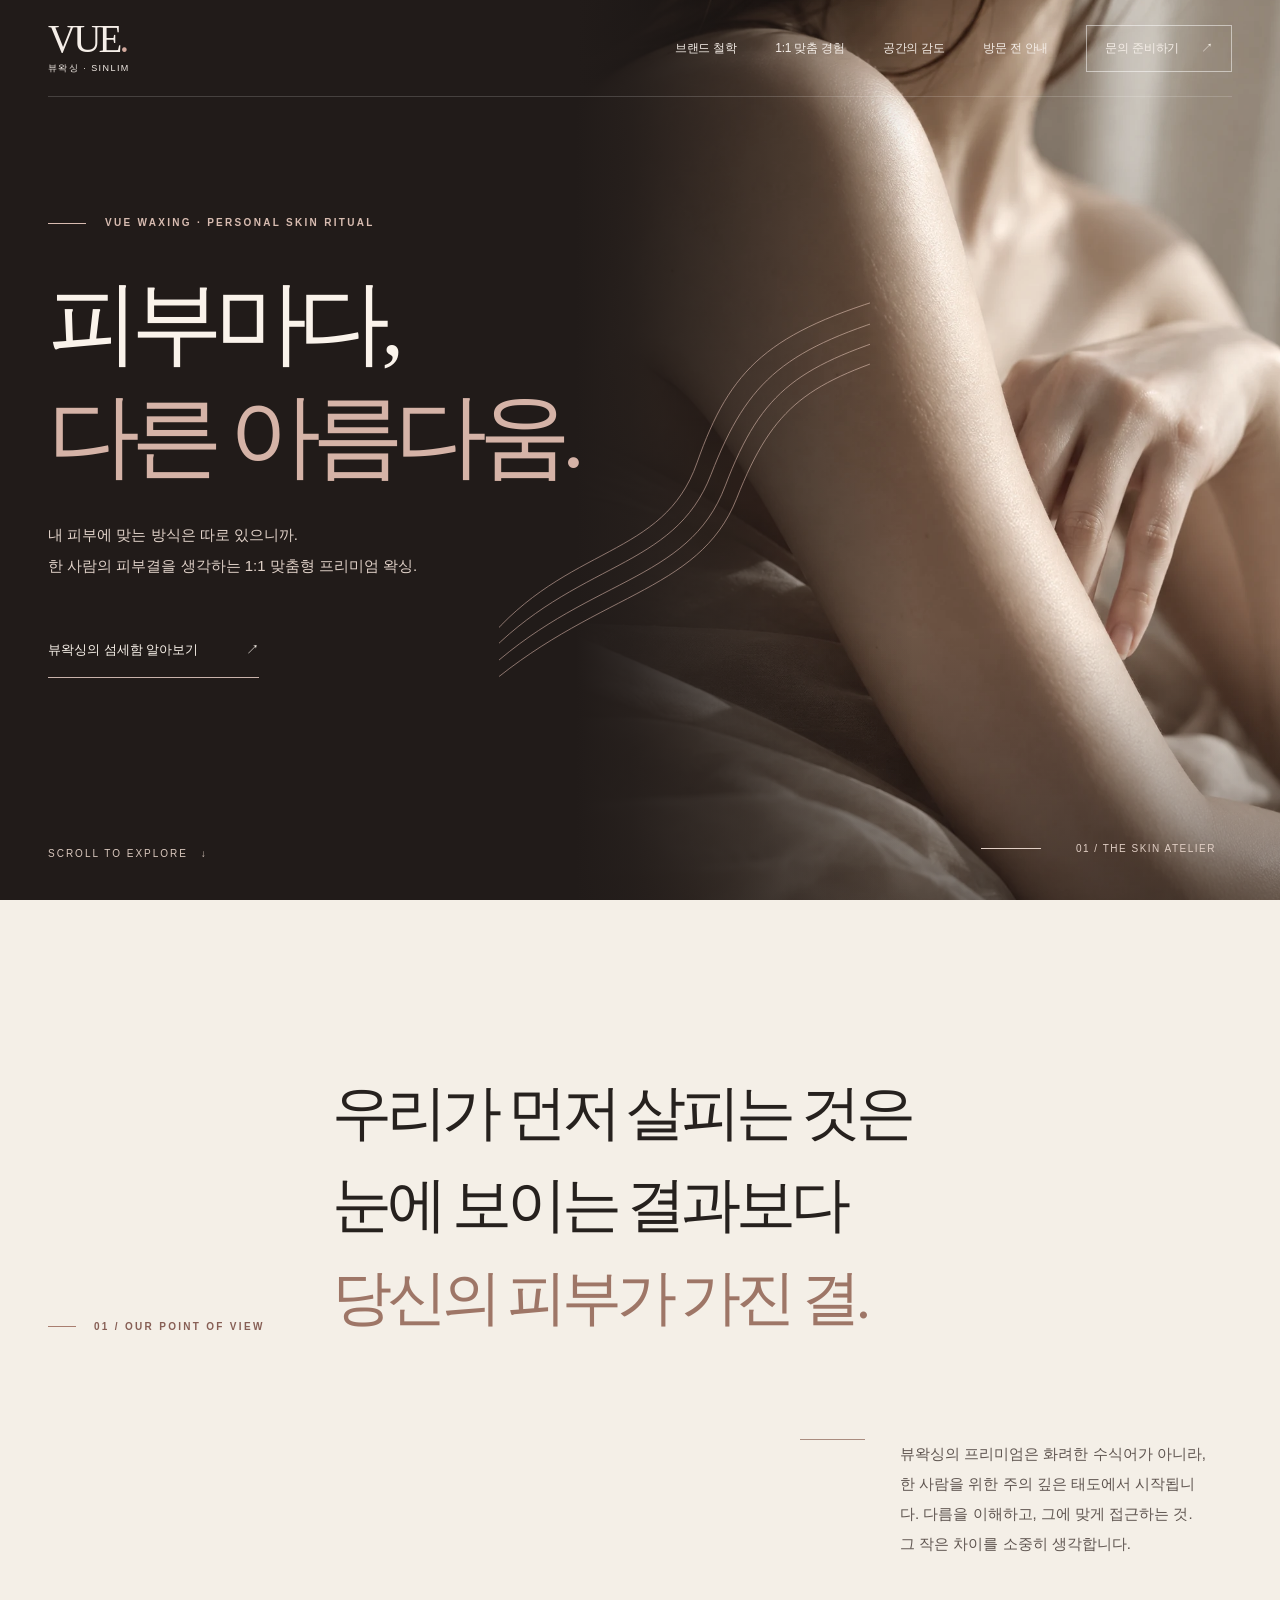
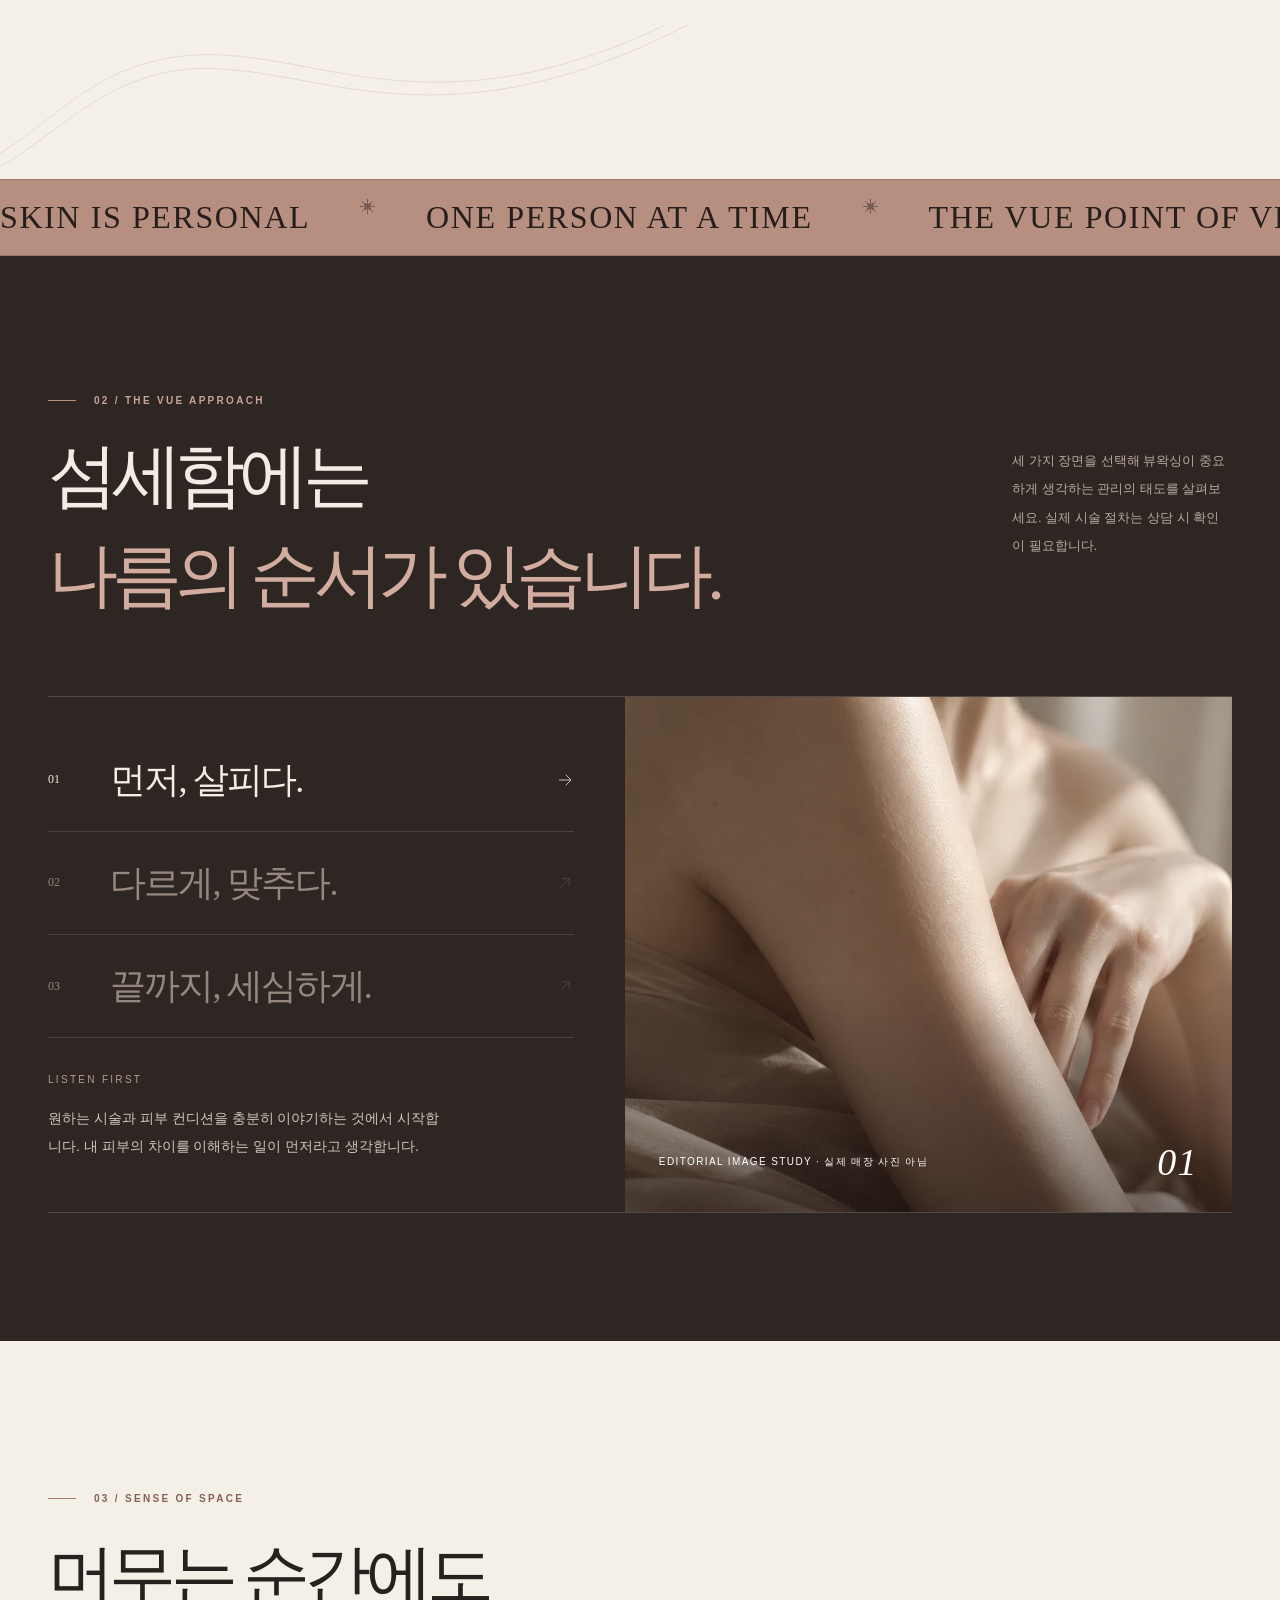
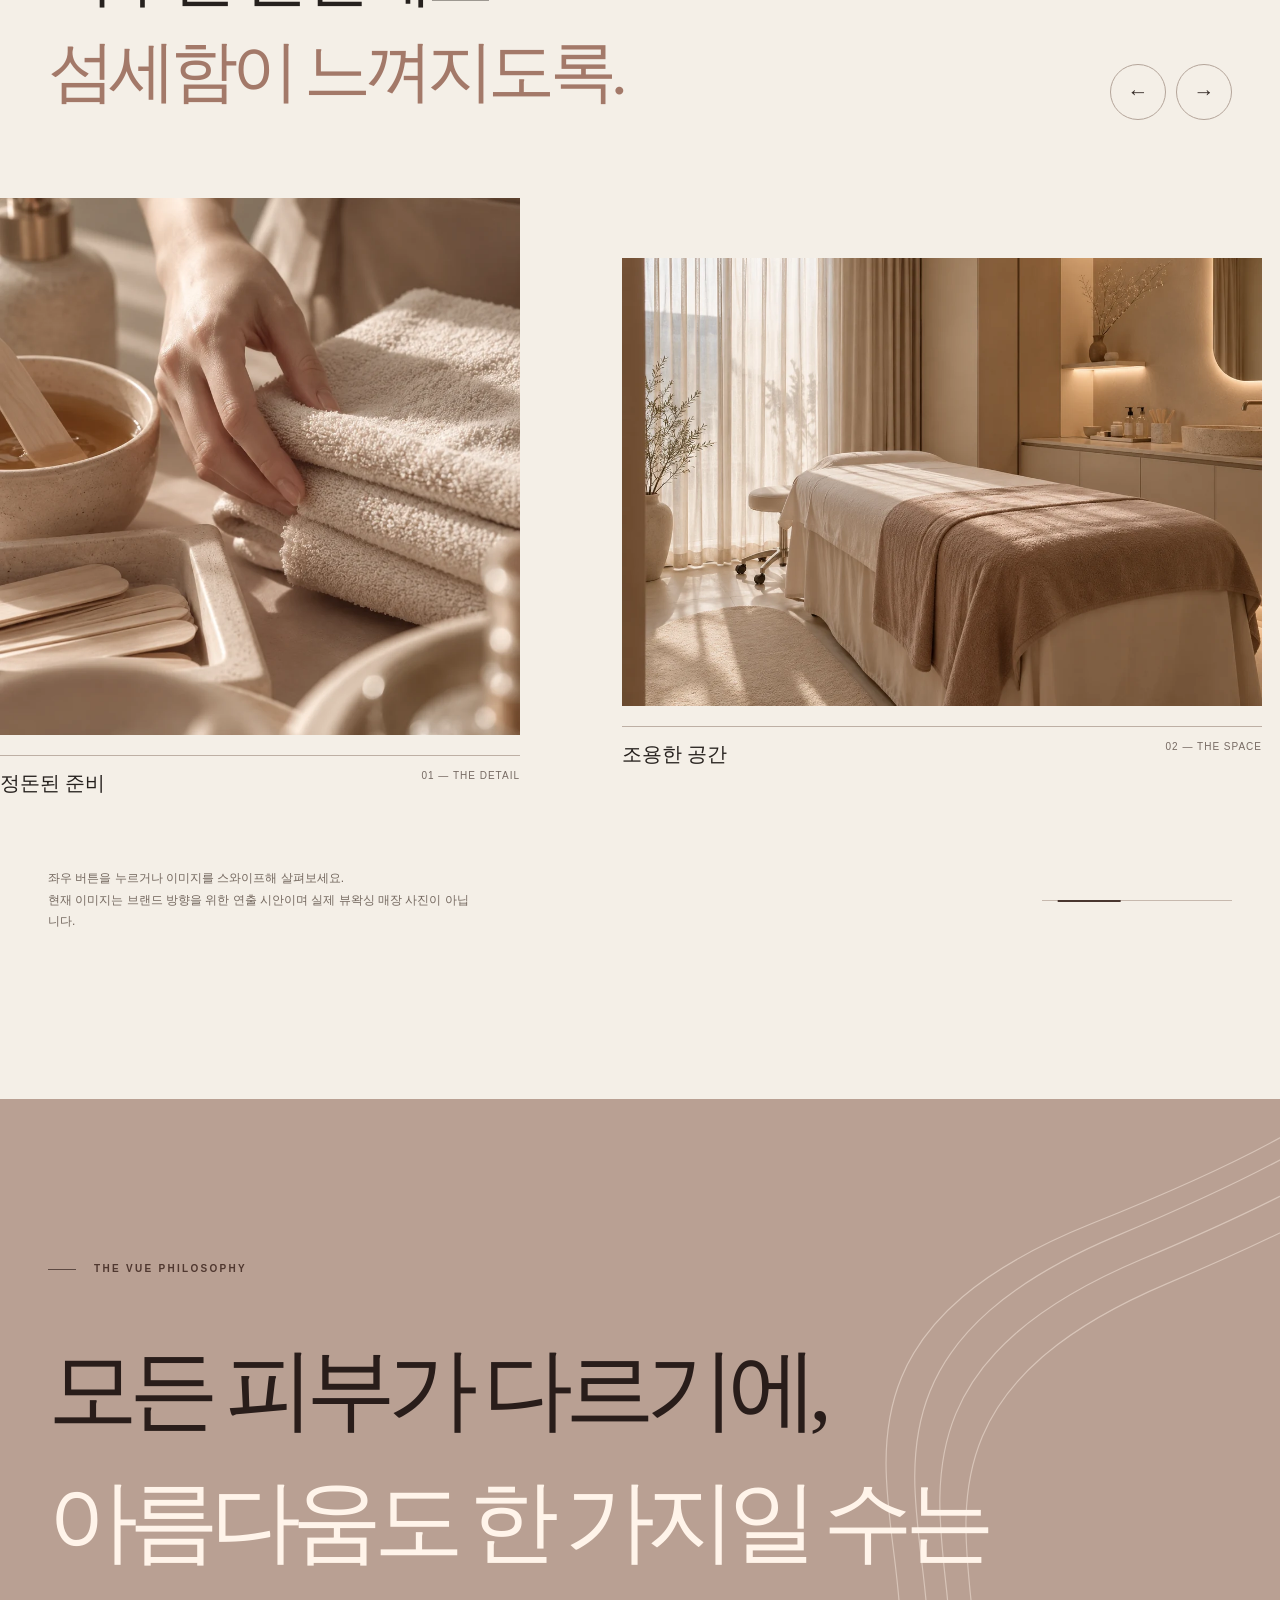
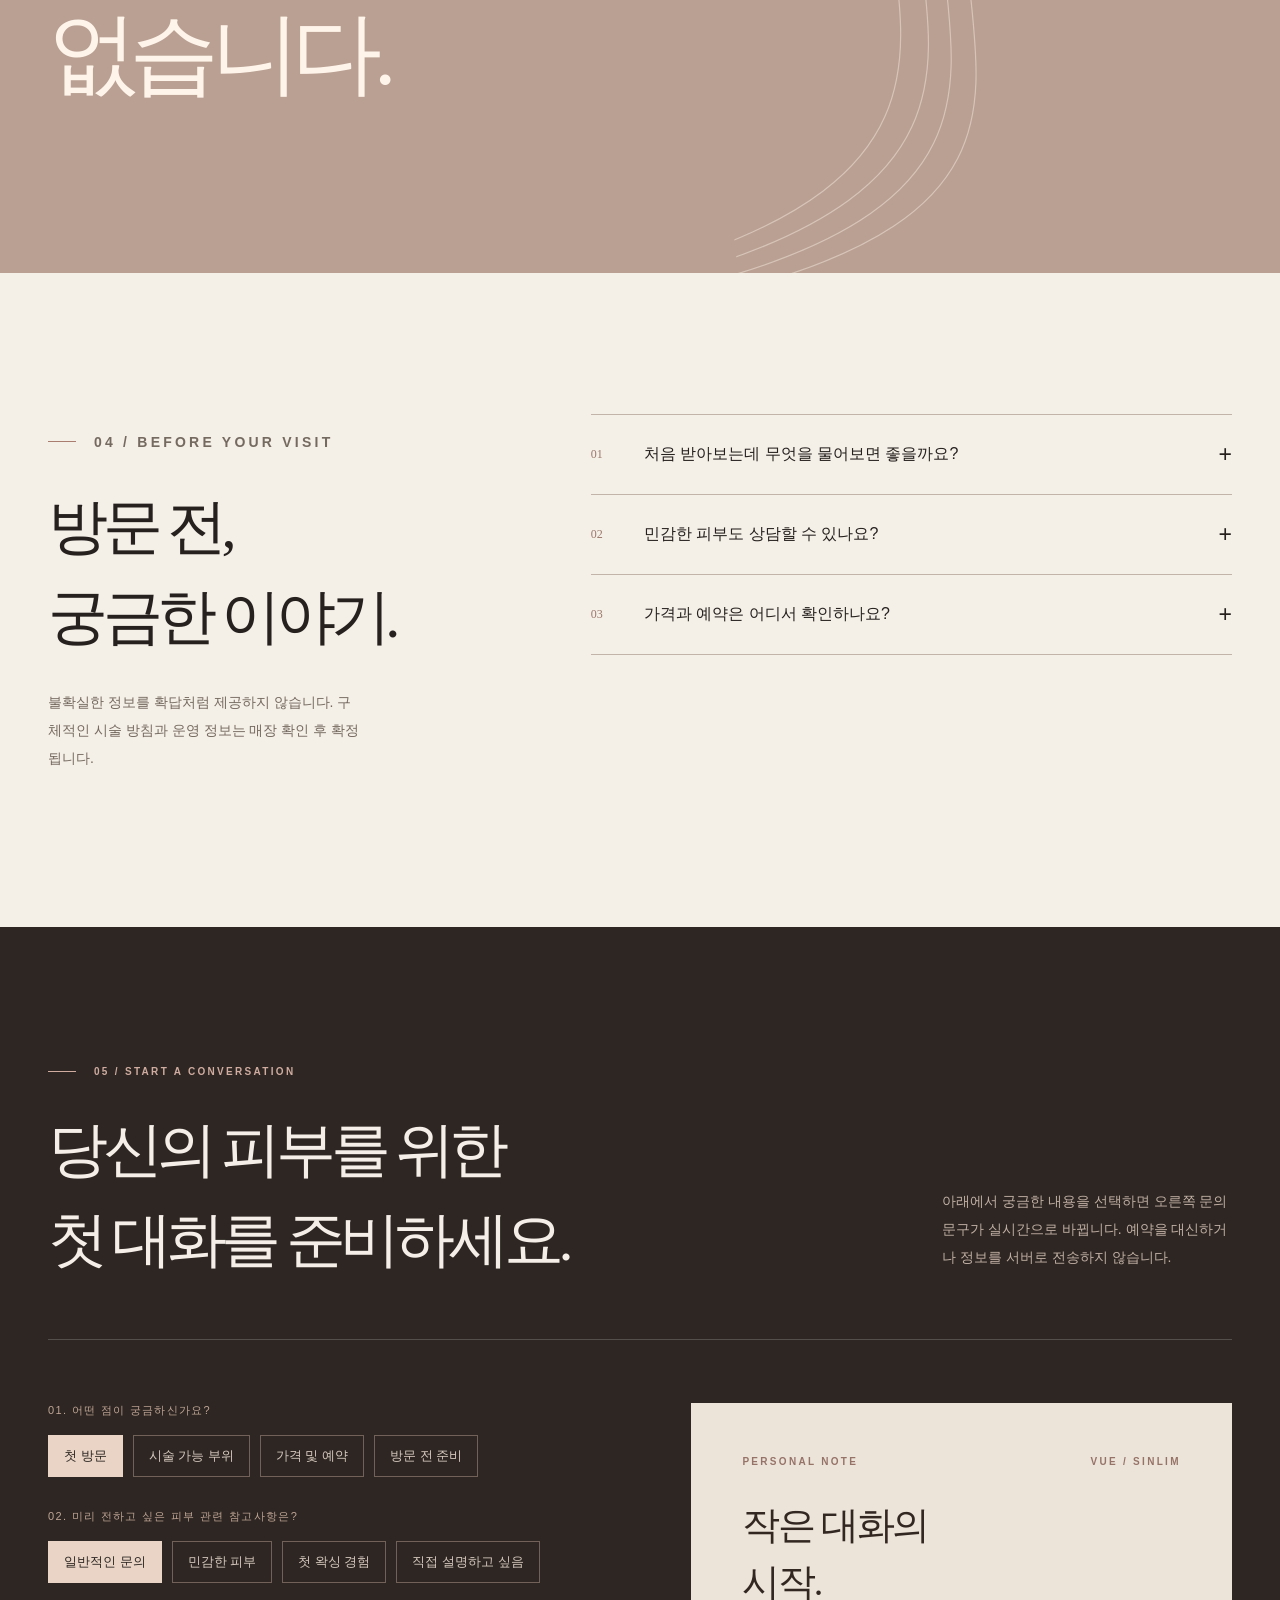
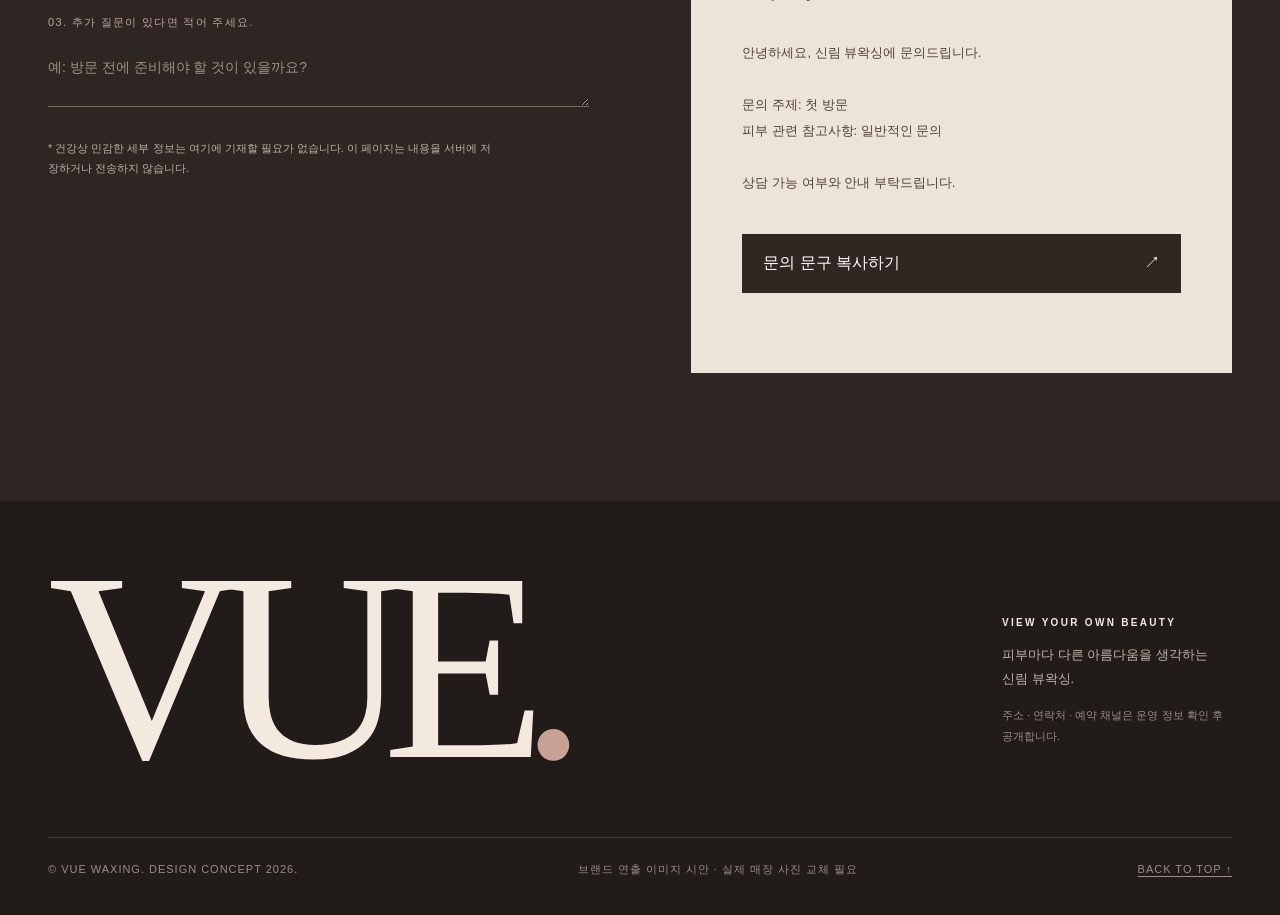
==== commit 5cdb4b0d: "Add files via upload" ====
--- a/index.html
+++ b/index.html
@@ -1,577 +1,195 @@
 <!doctype html>
-<!-- VUE WAXING: standalone build; CSS, JS and images are inlined. No external asset routes are required. -->
 <html lang="ko">
 <head>
-  <meta charset="utf-8">
-  <meta name="viewport" content="width=device-width, initial-scale=1">
-  <meta name="theme-color" content="#f6f1eb">
-  <meta name="description" content="피부의 결을 읽다. 뷰왁싱의 피부 컨디션을 고려한 1:1 맞춤형 프리미엄 왁싱을 소개합니다. 예약 및 방문 정보는 준비 중입니다.">
-  <title>뷰왁싱 | 피부의 결을 읽다 — 신림왁싱</title>
-  <meta property="og:type" content="website">
-  <meta property="og:title" content="뷰왁싱 | 피부의 결을 읽다">
-  <meta property="og:description" content="피부의 결을 고려한 1:1 맞춤형 왁싱. 신림 뷰왁싱의 이야기를 소개합니다.">
-  <link rel="icon" href="[data-uri]" type="image/svg+xml">
-  <style>
-/* VUE WAXING — Skin Atelier
-   All public-facing selectors are scoped to .vw-site.
-   Breakpoints: 1024 / 760 / 480. No third-party animation library.
-*/
-.vw-preview-body{margin:0;background:#f6f1eb}
-.vw-site{--vw-paper:#f6f1eb;--vw-cream:#eee5db;--vw-milk:#e9ddd1;--vw-ink:#302925;--vw-sub:#71655f;--vw-rose:#865a56;--vw-rose-deep:#744c4a;--vw-rule:#cdbeb3;--vw-light:#faf6f0;--vw-serif:"Noto Serif KR","Noto Serif CJK KR","NanumMyeongjo","Nanum Myeongjo",Georgia,serif;--vw-body:"Pretendard","Noto Sans KR","Apple SD Gothic Neo","Malgun Gothic",sans-serif;--vw-max:1400px;--vw-pad:clamp(24px,5.25vw,88px);--vw-space:clamp(100px,11vw,188px);background:var(--vw-paper);color:var(--vw-ink);font:400 16px/1.75 var(--vw-body);word-break:keep-all;-webkit-font-smoothing:antialiased;overflow:clip}
-.vw-site *, .vw-site *::before, .vw-site *::after{box-sizing:border-box}
-.vw-site img,.vw-site svg{max-width:100%}
-.vw-site img{display:block}
-.vw-site figure,.vw-site h1,.vw-site h2,.vw-site h3,.vw-site p{margin:0}
-.vw-site a{color:inherit;text-decoration:none}
-.vw-site button,.vw-site input,.vw-site textarea,.vw-site select{font:inherit}
-.vw-site button{cursor:pointer}
-.vw-site :is(a,button,input,select,textarea,summary):focus-visible{outline:2px solid var(--vw-rose-deep);outline-offset:4px}
-.vw-site .vw-visually-hidden{position:absolute!important;width:1px!important;height:1px!important;padding:0!important;margin:-1px!important;overflow:hidden!important;clip:rect(0,0,0,0)!important;white-space:nowrap!important;border:0!important}
-.vw-site .vw-skip-link{position:fixed;left:16px;top:-80px;padding:12px 18px;background:var(--vw-ink);color:#fff;z-index:2000}
-.vw-site .vw-skip-link:focus{top:12px}
-.vw-site .vw-container{width:min(100%,var(--vw-max));padding-inline:var(--vw-pad);margin-inline:auto}
-.vw-site .vw-section{padding-block:var(--vw-space)}
-.vw-site .vw-section-index,.vw-site .vw-eyebrow,.vw-site .vw-kicker{font-size:11px;line-height:1.6;letter-spacing:.15em;font-weight:600;color:var(--vw-rose-deep)}
-.vw-site .vw-section-index{display:flex;align-items:center;gap:13px}
-.vw-site .vw-index-dot{width:5px;height:5px;border-radius:50%;background:currentColor;display:inline-block}
-.vw-site .vw-header{position:relative;z-index:40;background:var(--vw-paper);border-bottom:1px solid rgba(90,69,62,.13)}
-.vw-site .vw-header-inner{height:102px;max-width:var(--vw-max);margin:auto;padding-inline:var(--vw-pad);display:flex;align-items:center;justify-content:space-between;gap:35px}
-.vw-site .vw-brand{display:flex;flex-direction:column;line-height:1;min-width:133px}
-.vw-site .vw-brand-name{font-family:Georgia,serif;font-size:37px;font-weight:400;letter-spacing:-.087em;line-height:.88}
-.vw-site .vw-brand-dot{color:var(--vw-rose);padding-left:2px}
-.vw-site .vw-brand-sub{font-size:9px;letter-spacing:.14em;margin-top:11px;font-weight:600;color:var(--vw-sub)}
-.vw-site .vw-brand-sub span{padding-inline:3px;color:var(--vw-rule)}
-.vw-site .vw-nav{display:flex;align-items:center;gap:clamp(16px,2.7vw,43px)}
-.vw-site .vw-nav>a{font-size:12px;font-weight:500;letter-spacing:-.02em;position:relative;white-space:nowrap}
-.vw-site .vw-nav>a:not(.vw-nav-cta)::after{content:"";position:absolute;left:0;bottom:-8px;width:100%;height:1px;transform:scaleX(0);transform-origin:left;background:var(--vw-rose);transition:transform .3s ease}
-.vw-site .vw-nav>a:not(.vw-nav-cta):hover::after{transform:scaleX(1)}
-.vw-site .vw-nav .vw-nav-cta{border:1px solid var(--vw-ink);padding:13px 17px;display:flex;align-items:center;gap:36px;transition:background .25s,color .25s}
-.vw-site .vw-nav .vw-nav-cta:hover{background:var(--vw-ink);color:var(--vw-paper)}
-.vw-site .vw-nav-cta span{font-size:16px;line-height:1}
-.vw-site .vw-menu-toggle{display:none}
-
-/* HERO — strong two-column editorial balance, rather than a centered marketing banner */
-.vw-site .vw-hero{position:relative}
-.vw-site .vw-hero-editorial{display:grid;grid-template-columns:minmax(0,.94fr) minmax(0,1fr);gap:clamp(25px,3.8vw,62px);min-height:min(730px,78vw);align-items:stretch;padding-top:56px;padding-bottom:38px}
-.vw-site .vw-hero-copy{display:flex;flex-direction:column;align-items:flex-start;justify-content:center;padding-bottom:45px;min-width:0}
-.vw-site .vw-eyebrow{display:flex;align-items:center;gap:14px;color:var(--vw-rose-deep)}
-.vw-site .vw-eyebrow-line{height:1px;width:30px;background:currentColor;flex:none}
-.vw-site .vw-hero h1{margin-top:42px;font:400 clamp(60px,6.7vw,108px)/1.26 var(--vw-serif);letter-spacing:-.075em;white-space:nowrap}
-.vw-site .vw-hero h1 em{font-style:normal;color:var(--vw-rose-deep)}
-.vw-site .vw-hero-tagline{font-family:var(--vw-serif);font-size:clamp(17px,1.8vw,25px);letter-spacing:-.045em;margin-top:24px}
-.vw-site .vw-hero-description{font-size:14px;line-height:2.1;color:var(--vw-sub);max-width:440px;margin-top:26px;letter-spacing:-.02em}
-.vw-site .vw-text-link{display:inline-flex;align-items:center;gap:34px;margin-top:48px;padding-bottom:9px;border-bottom:1px solid var(--vw-ink);font-size:13px;font-weight:600;transition:gap .3s}
-.vw-site .vw-text-link:hover{gap:47px}
-.vw-site .vw-link-arrow{font-size:17px;font-weight:400}
-.vw-site .vw-hero-visual{position:relative;min-height:625px;margin-right:18px}
-.vw-site .vw-image-reveal{position:absolute;inset:0 0 35px 0;overflow:hidden;background:#cba999}
-.vw-site .vw-image-reveal img{width:100%;height:100%;object-fit:cover}
-.vw-site .vw-art-label{position:absolute;left:0;right:0;bottom:0;display:flex;justify-content:space-between;gap:12px;font:600 10px/1.5 var(--vw-body);letter-spacing:.12em;color:var(--vw-sub)}
-.vw-site .vw-grain-lines{position:absolute;width:31%;height:auto;right:-35px;bottom:6%;overflow:visible;pointer-events:none;transform-origin:center}
-.vw-site .vw-grain-lines path{stroke:var(--vw-light);stroke-width:.9;opacity:.75;stroke-linecap:round}
-.vw-site .vw-hero-bottom{display:flex;justify-content:space-between;gap:20px;align-items:center;padding-bottom:26px;font-size:10px;letter-spacing:.14em;color:var(--vw-sub);border-bottom:1px solid var(--vw-rule)}
-.vw-site .vw-hero-bottom-note{font-size:12px;letter-spacing:-.025em}
-.vw-site .vw-scroll-cue{white-space:nowrap;letter-spacing:.1em;font-size:10px}
-.vw-site .vw-scroll-cue span{display:inline-block;margin-left:14px;font-size:17px}
-
-/* PHILOSOPHY — one expressive typographic spread */
-.vw-site .vw-intro{padding-top:clamp(124px,13vw,194px);padding-bottom:clamp(125px,13vw,180px)}
-.vw-site .vw-intro-grid{display:grid;grid-template-columns:3fr 9fr;gap:22px}
-.vw-site .vw-intro .vw-section-index{padding-top:24px}
-.vw-site .vw-intro h2{font:400 clamp(37px,4.3vw,68px)/1.55 var(--vw-serif);letter-spacing:-.08em}
-.vw-site .vw-intro h2 span{color:var(--vw-rose-deep)}
-.vw-site .vw-intro-bottom{display:grid;grid-template-columns:1fr 1.6fr;gap:25px;margin-top:65px;align-items:start}
-.vw-site .vw-intro-small-line{height:1px;max-width:135px;background:var(--vw-rose);margin-top:10px}
-.vw-site .vw-intro-bottom p{font-size:15px;line-height:2.2;color:var(--vw-sub);max-width:430px}
-
-/* APPROACH — deep ink section, line-work is the brand's sole signature ornament */
-.vw-site .vw-approach{background:var(--vw-ink);color:var(--vw-light);padding-bottom:clamp(85px,9vw,140px)}
-.vw-site .vw-approach .vw-section-index,.vw-site .vw-approach .vw-kicker{color:#d4b9a9}
-.vw-site .vw-approach-head{display:flex;justify-content:space-between;gap:20px;align-items:center}
-.vw-site .vw-approach-stage{display:grid;grid-template-columns:1.1fr .9fr;min-height:370px;align-items:center;position:relative;margin-top:45px;margin-bottom:15px}
-.vw-site .vw-approach-copy{position:relative;z-index:1}
-.vw-site .vw-approach h2{font:400 clamp(38px,4.7vw,73px)/1.48 var(--vw-serif);letter-spacing:-.078em}
-.vw-site .vw-approach h2 em{font-style:normal;color:#d3aca2}
-.vw-site .vw-approach-copy>p{color:#c5b8af;font-size:14px;max-width:370px;margin-top:26px;line-height:2}
-.vw-site .vw-approach-mark{height:350px;display:flex;align-items:center;justify-content:center;opacity:.85}
-.vw-site .vw-approach-mark svg{width:min(100%,440px);overflow:visible}
-.vw-site .vw-approach-mark path{stroke:#b98d83;stroke-width:1.1;stroke-linecap:round}
-.vw-site .vw-steps{border-top:1px solid #6f6058;margin-top:25px}
-.vw-site .vw-step{display:grid;grid-template-columns:120px minmax(0,1fr) 150px;gap:18px;align-items:start;border-bottom:1px solid #6f6058;padding:31px 0 32px}
-.vw-site .vw-step-number{font:400 22px/1.4 Georgia,serif;color:#be968c}
-.vw-site .vw-step h3{font:400 clamp(20px,2vw,28px)/1.5 var(--vw-serif);letter-spacing:-.045em}
-.vw-site .vw-step p{max-width:620px;font-size:13px;line-height:1.9;color:#bdafa5;margin-top:6px}
-.vw-site .vw-step-en{text-align:right;font:11px/1.5 var(--vw-body);letter-spacing:.12em;color:#a48d82;padding-top:10px}
-.vw-site .vw-content-disclaimer{font-size:11px;color:#baa99d;margin-top:28px;line-height:1.8}
-
-/* SPACE — asymmetric magazine composition instead of repeated rectangular cards */
-.vw-site .vw-space{padding-top:clamp(110px,12vw,180px);padding-bottom:clamp(110px,12vw,170px)}
-.vw-site .vw-space-grid{display:grid;grid-template-columns:1.05fr .75fr .85fr;grid-template-rows:auto auto;gap:clamp(22px,3.5vw,55px);align-items:start}
-.vw-site .vw-space-left{grid-column:1 / 3;grid-row:1;padding-top:13px}
-.vw-site .vw-space h2{font:400 clamp(38px,4.2vw,65px)/1.52 var(--vw-serif);letter-spacing:-.085em;margin-top:31px}
-.vw-site .vw-space-left>p:not(.vw-section-index):not(.vw-caption-line){font-size:14px;line-height:2.1;color:var(--vw-sub);max-width:430px;margin-top:26px}
-.vw-site .vw-caption-line{font:600 10px/1.5 var(--vw-body);letter-spacing:.18em;color:var(--vw-rose);margin-top:62px}
-.vw-site .vw-photo-block{margin:0;min-width:0}
-.vw-site .vw-photo-block img{height:100%;width:100%;object-fit:cover;background:var(--vw-cream)}
-.vw-site .vw-photo-block figcaption{display:flex;justify-content:space-between;gap:12px;margin-top:15px;border-top:1px solid var(--vw-rule);padding-top:13px;font-size:10px;line-height:1.6;letter-spacing:.1em;color:var(--vw-sub)}
-.vw-site .vw-photo-block figcaption span{letter-spacing:-.02em}
-.vw-site .vw-space-photo{grid-column:2 / 4;grid-row:2;margin-top:5px}
-.vw-site .vw-space-photo img{aspect-ratio:1.38/1}
-.vw-site .vw-detail-photo{grid-column:1;grid-row:2;margin-top:72px;max-width:365px}
-.vw-site .vw-detail-photo img{aspect-ratio:.81/1}
-.vw-site .vw-space-aside{grid-column:3;grid-row:1;justify-self:end;text-align:right;padding-top:8px}
-.vw-site .vw-space-aside span{display:block;font:400 85px/.9 Georgia,serif;color:#ae827b;opacity:.65}
-.vw-site .vw-space-aside p{font:italic 19px/1.35 Georgia,serif;color:var(--vw-rose-deep);margin-top:18px}
-
-/* INTERLUDE */
-.vw-site .vw-quote{background:#e8d9cb;padding:clamp(105px,12vw,170px) 0;position:relative;overflow:hidden}
-.vw-site .vw-quote-inner{position:relative}
-.vw-site .vw-quote-label{font-size:10px;letter-spacing:.17em;color:var(--vw-rose-deep);margin-bottom:42px}
-.vw-site .vw-quote-text{font:400 clamp(31px,4.1vw,63px)/1.72 var(--vw-serif);letter-spacing:-.085em;position:relative;z-index:1}
-.vw-site .vw-quote-text em{font-style:normal;color:var(--vw-rose-deep)}
-
-/* FAQ — native details, no JS dependency */
-.vw-site .vw-faq-grid{display:grid;grid-template-columns:4.4fr 7.6fr;gap:clamp(45px,8vw,134px)}
-.vw-site .vw-faq-intro h2{font:400 clamp(34px,3.5vw,53px)/1.6 var(--vw-serif);letter-spacing:-.075em;margin-top:36px}
-.vw-site .vw-faq-intro>p:last-child{font-size:13px;line-height:2.05;color:var(--vw-sub);margin-top:26px;max-width:340px}
-.vw-site .vw-faq-list{border-top:1px solid var(--vw-ink)}
-.vw-site .vw-faq-list details{border-bottom:1px solid var(--vw-rule)}
-.vw-site .vw-faq-list summary{list-style:none;display:flex;gap:17px;align-items:center;min-height:84px;padding:20px 2px;cursor:pointer;font-size:15px;font-weight:600;letter-spacing:-.02em}
-.vw-site .vw-faq-list summary::-webkit-details-marker{display:none}
-.vw-site .vw-faq-list summary>span:first-child{font:15px/1.4 Georgia,serif;color:var(--vw-rose);flex:0 0 30px}
-.vw-site .vw-faq-plus{width:18px;height:18px;flex:none;margin-left:auto;position:relative}
-.vw-site .vw-faq-plus::before,.vw-site .vw-faq-plus::after{content:"";position:absolute;background:var(--vw-ink);top:50%;left:0;right:0;height:1px;transition:transform .25s}
-.vw-site .vw-faq-plus::after{transform:rotate(90deg)}
-.vw-site details[open] .vw-faq-plus::after{transform:rotate(0)}
-.vw-site .vw-faq-answer{font-size:13px;line-height:2.1;color:var(--vw-sub);padding:0 42px 30px 49px}
-
-/* VISIT — action and intentionally unverified operational data */
-.vw-site .vw-visit{background:var(--vw-milk)}
-.vw-site .vw-visit-grid{display:grid;grid-template-columns:1.2fr .8fr;gap:clamp(35px,7vw,120px);align-items:center}
-.vw-site .vw-visit h2{font:400 clamp(34px,4.1vw,63px)/1.5 var(--vw-serif);letter-spacing:-.075em;margin-top:38px}
-.vw-site .vw-visit h2 em{font-style:normal;color:var(--vw-rose-deep)}
-.vw-site .vw-visit-copy>p:not(.vw-section-index):not(.vw-contact-caveat){font-size:14px;line-height:2.1;margin-top:23px;color:var(--vw-sub)}
-.vw-site .vw-main-button{display:inline-flex;align-items:center;justify-content:space-between;min-width:262px;gap:37px;padding:19px 23px;border:1px solid var(--vw-ink);background:var(--vw-ink);color:#fff;font-size:13px;font-weight:600;line-height:1.5;transition:background .25s,color .25s}
-.vw-site .vw-main-button:hover{background:transparent;color:var(--vw-ink)}
-.vw-site .vw-main-button>span{font-size:18px;font-weight:400}
-.vw-site .vw-visit .vw-main-button{margin-top:35px}
-.vw-site .vw-contact-caveat{font-size:11px;color:var(--vw-rose-deep);margin-top:13px}
-.vw-site .vw-visit-info{border-top:1px solid #9d877e;border-bottom:1px solid #9d877e;padding:26px 0 23px}
-.vw-site .vw-visit-caption{font:600 11px/1.4 var(--vw-body);letter-spacing:.13em;margin-bottom:21px}
-.vw-site .vw-visit-info>div{display:flex;justify-content:space-between;gap:18px;align-items:flex-start;padding:17px 0;border-top:1px solid #bdaca0;font-size:13px}
-.vw-site .vw-visit-info>div>span{color:var(--vw-sub)}
-.vw-site .vw-visit-info>div>strong{font-size:13px;font-weight:500;text-align:right}
-.vw-site .vw-visit-notice{color:var(--vw-rose-deep);font-size:11px;line-height:1.9;margin-top:22px}
-
-/* FOOTER */
-.vw-site .vw-footer{background:var(--vw-ink);color:var(--vw-paper);padding-top:85px}
-.vw-site .vw-footer-top{display:flex;align-items:end;justify-content:space-between;gap:30px;padding-bottom:80px}
-.vw-site .vw-footer-wordmark{font:400 clamp(90px,13vw,190px)/.8 Georgia,serif;letter-spacing:-.12em;padding-right:.15em}
-.vw-site .vw-footer-wordmark span{color:#b98d83}
-.vw-site .vw-footer-top p{font:400 16px/1.9 var(--vw-serif);letter-spacing:-.04em}
-.vw-site .vw-footer-bottom{display:flex;gap:25px;justify-content:space-between;align-items:center;border-top:1px solid #62534d;padding-top:22px;padding-bottom:30px;font-size:10px;letter-spacing:.08em;color:#cbb9ae}
-.vw-site .vw-footer-bottom a:hover{text-decoration:underline}
-
-/* DIALOG — functional consultation copy utility, not a fake booking channel */
-.vw-site .vw-dialog{border:0;padding:0;max-width:min(92vw,530px);width:100%;background:var(--vw-paper);color:var(--vw-ink);box-shadow:0 18px 100px #30292550;max-height:90dvh;overflow:auto}
-.vw-site .vw-dialog::backdrop{background:rgba(30,24,21,.66)}
-.vw-site .vw-dialog-card{padding:clamp(27px,5vw,54px);position:relative}
-.vw-site .vw-dialog-close{position:absolute;right:20px;top:12px;background:none;border:0;font:30px/1 Arial,sans-serif;padding:10px;color:var(--vw-ink)}
-.vw-site .vw-dialog h2{font:400 32px/1.5 var(--vw-serif);letter-spacing:-.06em;margin-top:16px}
-.vw-site .vw-dialog-card>p:not(.vw-eyebrow){font-size:12px;line-height:1.9;color:var(--vw-sub);margin-top:14px}
-.vw-site .vw-dialog label{display:block;font-size:12px;font-weight:600;margin-top:23px;margin-bottom:7px}
-.vw-site .vw-dialog select,.vw-site .vw-dialog textarea{width:100%;border:1px solid var(--vw-rule);border-radius:0;background:#fffefa;color:var(--vw-ink);padding:12px 13px;font-size:14px}
-.vw-site .vw-copy-button{width:100%;margin-top:22px}
-.vw-site .vw-dialog-card .vw-dialog-feedback{color:var(--vw-rose-deep)!important;font-size:12px;min-height:1.5em}
-.vw-site .vw-dialog-card .vw-dialog-disclaimer{font-size:11px!important}
-
-/* ENTRANCE: only 3 image masks; no generic fade on every content block. */
-@media (prefers-reduced-motion: no-preference){
-  .vw-site .vw-hero .vw-grain-lines{animation:vw-lines-settle 1.4s cubic-bezier(.23,1,.32,1) both}
-  .vw-site.vw-enhanced [data-vw-reveal]{clip-path:inset(0 0 0 100%);transition:clip-path .95s cubic-bezier(.22,1,.36,1)}
-  .vw-site.vw-enhanced [data-vw-reveal].vw-revealed{clip-path:inset(0 0 0 0)}
-  .vw-site .vw-photo-block img{transition:transform .7s cubic-bezier(.2,.7,.3,1)}
-  .vw-site .vw-photo-block:hover img{transform:scale(1.025)}
-  @keyframes vw-lines-settle{from{opacity:0;transform:translate(15px,18px)}to{opacity:1;transform:translate(0,0)}}
-}
-@media (prefers-reduced-motion:reduce){
-  .vw-site *, .vw-site *::before,.vw-site *::after{animation-duration:.01ms!important;transition-duration:.01ms!important;scroll-behavior:auto!important}
-}
-@media (min-width:761px){.vw-site{scroll-behavior:smooth}}
-@media (max-width:1150px){
-  .vw-site .vw-nav{gap:20px}
-  .vw-site .vw-header-inner{height:90px}
-  .vw-site .vw-hero-visual{min-height:540px}
-  .vw-site .vw-hero h1{font-size:clamp(51px,6.4vw,80px)}
-  .vw-site .vw-space-grid{grid-template-columns:1fr .75fr .65fr}
-}
-@media (max-width:900px){
-  .vw-site .vw-nav>a{font-size:11px}
-  .vw-site .vw-nav{gap:12px}
-  .vw-site .vw-nav .vw-nav-cta{padding:11px 12px;gap:14px}
-  .vw-site .vw-hero-visual{min-height:470px}
-  .vw-site .vw-hero-description{font-size:13px}
-  .vw-site .vw-hero h1{margin-top:28px}
-  .vw-site .vw-intro-grid{grid-template-columns:2.5fr 9.5fr}
-}
-@media (max-width:760px){
-  .vw-site{--vw-pad:22px;--vw-space:98px}
-  .vw-site .vw-header-inner{height:76px}
-  .vw-site .vw-brand-name{font-size:33px}
-  .vw-site .vw-menu-toggle{display:flex;flex-direction:column;gap:7px;justify-content:center;width:46px;height:46px;padding:10px;background:none;border:1px solid var(--vw-rule)}
-  .vw-site .vw-menu-toggle>span:not(.vw-visually-hidden){display:block;height:1px;width:100%;background:var(--vw-ink);transition:transform .25s}
-  .vw-site .vw-menu-toggle[aria-expanded="true"]>span:first-child{transform:translateY(4px) rotate(45deg)}
-  .vw-site .vw-menu-toggle[aria-expanded="true"]>span:nth-child(2){transform:translateY(-4px) rotate(-45deg)}
-  .vw-site .vw-nav{display:none;position:absolute;top:76px;left:0;right:0;background:var(--vw-paper);border-top:1px solid var(--vw-rule);border-bottom:1px solid var(--vw-rule);padding:20px var(--vw-pad) 29px;flex-direction:column;align-items:stretch;gap:0;box-shadow:0 25px 35px #3029250d}
-  .vw-site .vw-nav.vw-nav-open{display:flex}
-  .vw-site .vw-nav>a{font-size:15px;padding:14px 0;border-bottom:1px solid var(--vw-rule)}
-  .vw-site .vw-nav .vw-nav-cta{margin-top:19px;padding:14px 16px;border:1px solid var(--vw-ink);justify-content:space-between}
-  .vw-site .vw-hero-editorial{display:flex;flex-direction:column;gap:32px;min-height:0;padding-top:66px;padding-bottom:31px}
-  .vw-site .vw-hero-copy{padding-bottom:0}
-  .vw-site .vw-hero h1{font-size:clamp(54px,12vw,89px);line-height:1.32;margin-top:24px}
-  .vw-site .vw-hero-tagline{margin-top:13px;font-size:19px}
-  .vw-site .vw-hero-description{margin-top:18px;font-size:13px;line-height:2}
-  .vw-site .vw-text-link{margin-top:25px}
-  .vw-site .vw-hero-visual{height:min(108vw,620px);min-height:0;margin-right:15px}
-  .vw-site .vw-image-reveal{bottom:28px}
-  .vw-site .vw-art-label{font-size:9px}
-  .vw-site .vw-grain-lines{width:35%;right:-23px;bottom:13%}
-  .vw-site .vw-hero-bottom{padding-bottom:18px;font-size:9px}
-  .vw-site .vw-hero-bottom-note{display:none}
-  .vw-site .vw-intro{padding-top:116px;padding-bottom:118px}
-  .vw-site .vw-intro-grid{display:block}
-  .vw-site .vw-intro h2{font-size:clamp(33px,6.4vw,49px);margin-top:25px}
-  .vw-site .vw-intro-bottom{grid-template-columns:60px 1fr;gap:19px;margin-top:40px}
-  .vw-site .vw-intro-bottom p{font-size:13px}
-  .vw-site .vw-approach-head .vw-kicker{display:none}
-  .vw-site .vw-approach-stage{display:block;min-height:0;margin-top:35px}
-  .vw-site .vw-approach h2{font-size:clamp(36px,7vw,53px)}
-  .vw-site .vw-approach-copy>p{font-size:13px}
-  .vw-site .vw-approach-mark{height:215px;justify-content:flex-end;margin-top:-15px}
-  .vw-site .vw-approach-mark svg{width:290px;height:260px}
-  .vw-site .vw-steps{margin-top:0}
-  .vw-site .vw-step{grid-template-columns:43px 1fr;gap:11px;padding:25px 0}
-  .vw-site .vw-step-en{display:none}
-  .vw-site .vw-step-number{font-size:20px}
-  .vw-site .vw-step h3{font-size:21px}
-  .vw-site .vw-step p{font-size:12px}
-  .vw-site .vw-space-grid{grid-template-columns:1fr 1fr;row-gap:22px;column-gap:17px}
-  .vw-site .vw-space-left{grid-column:1/3;grid-row:1}
-  .vw-site .vw-space h2{font-size:clamp(36px,7vw,53px)}
-  .vw-site .vw-space-left>p:not(.vw-section-index):not(.vw-caption-line){font-size:13px;margin-top:18px}
-  .vw-site .vw-caption-line{margin-top:24px;margin-bottom:24px}
-  .vw-site .vw-space-photo{grid-column:1/3;grid-row:2;margin-top:0}
-  .vw-site .vw-detail-photo{grid-column:1/2;grid-row:3;margin-top:17px}
-  .vw-site .vw-space-aside{grid-column:2;grid-row:3;align-self:center;padding-right:8px}
-  .vw-site .vw-space-aside span{font-size:74px}
-  .vw-site .vw-space-aside p{font-size:15px}
-  .vw-site .vw-photo-block figcaption{font-size:9px;display:block}
-  .vw-site .vw-photo-block figcaption span{display:block;margin-top:3px}
-  .vw-site .vw-quote{padding-block:106px}
-  .vw-site .vw-quote-text{font-size:clamp(31px,5.8vw,47px)}
-  .vw-site .vw-faq-grid{display:block}
-  .vw-site .vw-faq-intro h2{font-size:40px;margin-top:26px}
-  .vw-site .vw-faq-intro>p:last-child{margin-top:14px;margin-bottom:36px}
-  .vw-site .vw-faq-list summary{font-size:13px;min-height:72px;gap:12px}
-  .vw-site .vw-faq-answer{padding-left:37px;padding-right:10px}
-  .vw-site .vw-visit-grid{display:block}
-  .vw-site .vw-visit h2{font-size:clamp(38px,7vw,55px)}
-  .vw-site .vw-visit-info{margin-top:58px}
-  .vw-site .vw-footer{padding-top:75px}
-  .vw-site .vw-footer-top{display:block;padding-bottom:60px}
-  .vw-site .vw-footer-wordmark{font-size:clamp(95px,20vw,150px)}
-  .vw-site .vw-footer-top p{margin-top:31px;font-size:15px}
-  .vw-site .vw-footer-bottom{display:grid;grid-template-columns:1fr auto;gap:10px;font-size:9px}
-  .vw-site .vw-footer-bottom>span:nth-child(2){grid-row:2;grid-column:1}
-  .vw-site .vw-footer-bottom>a{grid-column:2;grid-row:1/3;align-self:start}
-}
-@media (max-width:480px){
-  .vw-site{--vw-pad:20px;--vw-space:86px}
-  .vw-site .vw-hero-editorial{padding-top:50px;gap:29px}
-  .vw-site .vw-hero h1{font-size:clamp(45px,12.3vw,60px)}
-  .vw-site .vw-hero .vw-eyebrow{font-size:9px;letter-spacing:.1em}
-  .vw-site .vw-hero-visual{height:109vw}
-  .vw-site .vw-hero-description br{display:none}
-  .vw-site .vw-intro h2{font-size:clamp(31px,8vw,42px)}
-  .vw-site .vw-intro-bottom{grid-template-columns:36px 1fr}
-  .vw-site .vw-approach h2{font-size:clamp(35px,9vw,45px)}
-  .vw-site .vw-space h2,.vw-site .vw-faq-intro h2{font-size:clamp(32px,8vw,41px)}
-  .vw-site .vw-quote-text{font-size:clamp(29px,7.2vw,38px)}
-  .vw-site .vw-quote-text br{display:none}
-  .vw-site .vw-space-aside span{font-size:62px}
-  .vw-site .vw-visit-info>div{font-size:12px}
-  .vw-site .vw-visit-info>div>strong{font-size:12px}
-  .vw-site .vw-visit h2{font-size:clamp(34px,8.4vw,43px)}
-}
-
-  </style>
-
+<meta charset="utf-8">
+<meta name="viewport" content="width=device-width,initial-scale=1">
+<meta name="theme-color" content="#26211e">
+<link rel="icon" href="data:image/svg+xml,%3Csvg xmlns='http://www.w3.org/2000/svg' viewBox='0 0 64 64'%3E%3Crect width='64' height='64' fill='%2326211e'/%3E%3Ctext x='11' y='48' font-size='46' font-family='Georgia' fill='%23f4efe7'%3EV%3C/text%3E%3C/svg%3E">
+<meta name="description" content="피부결과 피부 컨디션을 고려하는 1:1 맞춤형 프리미엄 왁싱, 신림 뷰왁싱. 브랜드 소개와 방문 전 문의 안내.">
+<title>신림 뷰왁싱 VUE. — 피부마다, 다른 아름다움</title>
+<style>/* VUE WAXING 02 — editorial art direction · self-contained for Cloudflare */
+:root{--ink:#26211e;--cream:#f4efe7;--paper:#eae0d5;--rose:#c4a093;--line:rgba(55,42,36,.24);--serif:'Noto Serif KR','Noto Serif CJK KR','Nanum Myeongjo',Georgia,serif;--sans: 'Pretendard','Noto Sans KR','Apple SD Gothic Neo','Malgun Gothic',sans-serif}
+*{box-sizing:border-box}html{scroll-behavior:smooth;scroll-padding-top:78px}body{margin:0;background:var(--cream);color:var(--ink);font-family:var(--sans);-webkit-font-smoothing:antialiased}a{color:inherit;text-decoration:none}button,textarea,input,select{font:inherit}button{cursor:pointer}img{display:block;width:100%;height:100%;object-fit:cover}::selection{background:#a67b72;color:white}button:focus-visible,a:focus-visible,input:focus-visible,textarea:focus-visible{outline:2px solid #b17c6e;outline-offset:5px}.skip{position:fixed;z-index:500;top:-100px;left:1rem;background:#fff;color:#222;padding:1rem}.skip:focus{top:10px}.eyebrow{font:600 10px/1.4 var(--sans);letter-spacing:.23em;text-transform:uppercase}.serif{font-family:var(--serif);font-weight:400}.muted{color:#756960}.wrap{width:min(100% - 96px,1440px);margin-inline:auto}.top-progress{position:fixed;top:0;left:0;height:2px;background:#c49b89;transform-origin:left;transform:scaleX(0);width:100%;z-index:200}
+/* Header */
+.header{position:absolute;top:0;left:0;right:0;z-index:100;color:#f5eee8}.header-inner{display:flex;align-items:center;justify-content:space-between;height:97px;gap:30px;border-bottom:1px solid rgba(255,255,255,.17)}.wordmark{font:400 39px/.9 Georgia,serif;letter-spacing:-.075em;white-space:nowrap}.wordmark b{font-weight:400;color:#d3aa9e}.brand-sub{display:block;font-size:9px;letter-spacing:.16em;margin-top:6px}.main-nav{display:flex;align-items:center;gap:clamp(18px,3vw,55px)}.main-nav a{font-size:12px;letter-spacing:-.02em;position:relative}.main-nav a:not(.nav-cta):after{content:'';position:absolute;left:0;right:100%;bottom:-9px;background:currentColor;height:1px;transition:right .4s}.main-nav a:hover:after,.main-nav a[aria-current=true]:after{right:0}.nav-cta{border:1px solid rgba(255,255,255,.5);padding:14px 18px}.nav-cta span{margin-left:19px}.menu-toggle{display:none;background:transparent;border:1px solid currentColor;color:inherit;padding:12px 14px}.menu-toggle .bar{display:block;width:18px;height:1px;background:currentColor;margin:5px 0;transition:transform .3s}
+/* Hero */
+.hero{min-height:min(950px,100svh);height:clamp(740px,100svh,1020px);background:#211b19;color:#faf3eb;position:relative;overflow:hidden;isolation:isolate}.hero-image{position:absolute;inset:0 0 0 45%;z-index:-2;overflow:hidden;background:#745f55}.hero-image img{object-position:50% 35%;transform:scale(1.10);filter:saturate(.68) contrast(1.04);transition:transform 1.8s cubic-bezier(.14,.68,.24,1)}.loaded .hero-image img{transform:scale(1.01)}.hero-image:after{content:'';position:absolute;inset:0;background:linear-gradient(90deg,#211b19 0%,rgba(33,27,25,.9) 8%,transparent 48%),linear-gradient(0deg,rgba(33,27,25,.5),transparent 30%)}.hero-inner{padding-top:clamp(176px,24vh,252px);position:relative;z-index:2}.hero-label{display:flex;align-items:center;gap:19px;color:#d8bcb1}.hero-label:before{content:'';height:1px;width:38px;background:currentColor}.hero-title{font:400 clamp(64px,7.15vw,119px)/1.24 var(--serif);letter-spacing:-.095em;margin:37px 0 25px;max-width:960px;word-break:keep-all}.hero-title .title-line{display:block;overflow:hidden}.hero-title .title-line>span{display:block;transform:translateY(112%);opacity:0;transition:transform 1.13s cubic-bezier(.19,1,.22,1),opacity 1s}.loaded .hero-title .title-line>span{transform:translateY(0);opacity:1}.hero-title .title-line:nth-child(2)>span{transition-delay:.16s}.hero-title em{font-weight:400;font-style:normal;color:#d5b3a7}.hero-desc{font-size:15px;color:#e0d1c8;line-height:2.1;max-width:440px;opacity:0;transform:translateY(14px);transition:all .8s .6s}.loaded .hero-desc{opacity:1;transform:none}.hero-cta{display:inline-flex;align-items:center;gap:48px;padding:18px 0;margin-top:26px;border-bottom:1px solid #cab3ab;font-size:13px;transition:gap .3s}.hero-cta:hover{gap:63px}.hero-side{position:absolute;bottom:44px;right:5%;z-index:2;display:flex;gap:35px;align-items:center;font:500 10px/1.5 var(--sans);letter-spacing:.15em;color:#e1cfc5}.hero-side .thin{height:1px;width:60px;background:currentColor}.hero-index{position:absolute;left:0;right:0;bottom:41px;z-index:2;font-size:10px;letter-spacing:.2em;color:#dbc9bf;pointer-events:none}.hero-contours{position:absolute;width:clamp(250px,29vw,530px);height:auto;left:39%;top:26%;z-index:1;pointer-events:none;opacity:.7;mix-blend-mode:screen;transform:translate3d(var(--pointer-x,0px),var(--pointer-y,0px),0);transition:transform .7s ease-out}.hero-contours path{stroke:#dfb5a8;stroke-width:.9;stroke-dasharray:650;stroke-dashoffset:650;transition:stroke-dashoffset 2.8s cubic-bezier(.22,1,.36,1)}.loaded .hero-contours path{stroke-dashoffset:0}.hero-contours path:nth-child(2){transition-delay:.2s}.hero-contours path:nth-child(3){transition-delay:.4s}.hero-contours path:nth-child(4){transition-delay:.6s}
+/* Intro */
+.intro{padding:clamp(120px,14vw,225px) 0 clamp(130px,16vw,240px);position:relative;overflow:hidden}.index{color:#875f55;display:flex;gap:18px;align-items:center}.index:before{content:'';height:1px;width:28px;background:#a97e70}.intro-layout{display:grid;grid-template-columns:24% 1fr}.intro h2{margin:-12px 0 0;font:400 clamp(36px,4.65vw,78px)/1.55 var(--serif);letter-spacing:-.085em;word-break:keep-all}.intro h2 em{color:#9e7667;font-style:normal}.intro-bottom{margin:80px 0 0 52%;display:flex;gap:35px;align-items:start}.intro-bottom .hairline{flex:0 0 65px;background:#aa8d80;height:1px;margin-top:15px}.intro-bottom p{font-size:15px;max-width:310px;line-height:2;color:#5f5550}.ambient-line{position:absolute;left:-5%;bottom:0;width:60%;height:auto;opacity:.35;pointer-events:none}.ambient-line path{fill:none;stroke:#aa7d72;stroke-width:.8}
+/* Kinetic strip */
+.strip{overflow:hidden;background:#b68f81;color:#271d1a;padding:19px 0;border-block:1px solid rgba(40,29,24,.2)}.strip-track{display:flex;white-space:nowrap;width:max-content;animation:marquee 45s linear infinite}.strip span{font:400 clamp(21px,2.5vw,33px) Georgia,serif;letter-spacing:.05em;margin-right:50px}.strip b{font-weight:400;margin-right:50px;opacity:.45}@keyframes marquee{to{transform:translateX(-50%)}}
+/* Ritual controlled tabs */
+.ritual{background:#2d2622;color:#f4ece4;padding:clamp(100px,10vw,166px) 0}.ritual-top{display:flex;justify-content:space-between;align-items:flex-start;gap:30px;margin-bottom:70px}.ritual-top h2{font:400 clamp(44px,5.5vw,86px)/1.42 var(--serif);letter-spacing:-.09em;margin:18px 0 0}.ritual-top h2 em{font-style:normal;color:#d2ad9f}.ritual-top .index{color:#c6a697}.ritual-top .index:before{background:#b98f7d}.ritual-top>p{max-width:220px;font-size:13px;line-height:2.2;color:#b9a99e;padding-top:50px}.ritual-stage{display:grid;grid-template-columns:minmax(0,.95fr) minmax(0,1fr);min-height:490px;border-block:1px solid rgba(235,221,209,.2)}.ritual-steps{padding:32px clamp(24px,4vw,72px) 38px 0;display:flex;flex-direction:column;justify-content:center}.ritual-step{width:100%;display:grid;grid-template-columns:49px 1fr auto;align-items:center;gap:13px;text-align:left;background:transparent;color:#95877e;border:0;border-bottom:1px solid rgba(236,222,211,.15);padding:26px 0;transition:color .25s}.ritual-step .ritual-n{font:400 12px Georgia,serif}.ritual-step strong{font:400 clamp(23px,2.8vw,42px)/1.4 var(--serif);letter-spacing:-.05em}.ritual-step svg{width:18px;transform:rotate(-45deg);opacity:.4;transition:transform .3s,opacity .3s}.ritual-step[aria-selected=true]{color:#f6ede5}.ritual-step[aria-selected=true] svg{transform:rotate(0);opacity:1}.ritual-description{padding-top:32px;min-height:115px}.ritual-description .step-kicker{font-size:10px;letter-spacing:.23em;color:#b99a8d;margin:0 0 10px}.ritual-description p{max-width:400px;font-size:14px;line-height:2;color:#d3c5bc;animation:panel-in .5s both}.ritual-visual{position:relative;min-height:490px;overflow:hidden}.ritual-frame{position:absolute;inset:0;opacity:0;transform:scale(1.06);transition:opacity .8s,transform 1.3s}.ritual-frame[data-active=true]{opacity:1;transform:scale(1)}.ritual-frame img{filter:saturate(.8);object-position:center}.ritual-visual:after{content:'';position:absolute;inset:0;background:linear-gradient(0deg,rgba(23,15,14,.53),transparent 45%);pointer-events:none}.visual-caption{position:absolute;bottom:28px;left:34px;right:34px;display:flex;justify-content:space-between;align-items:center;z-index:2;color:#fff;font-size:10px;letter-spacing:.14em}.visual-count{font:italic 38px Georgia,serif}
+/* Gallery */
+.gallery{padding:clamp(95px,11vw,185px) 0 clamp(105px,12vw,185px);overflow:hidden}.gallery-top{display:flex;justify-content:space-between;align-items:end;margin-bottom:62px}.gallery h2{font:400 clamp(41px,5.2vw,85px)/1.44 var(--serif);letter-spacing:-.085em;margin:22px 0 0}.gallery h2 em{font-style:normal;color:#a37969}.gallery-controls{display:flex;gap:10px}.round-button{width:56px;height:56px;border:1px solid #b4a59a;background:transparent;color:#362d29;border-radius:50%;display:grid;place-items:center;font-size:21px;transition:background .25s,color .25s}.round-button:hover{background:#362d29;color:#fff}.gallery-window{padding-left:max(48px,calc((100vw - 1440px)/2));overflow-x:auto;overscroll-behavior-inline:contain;scroll-snap-type:x mandatory;scrollbar-width:none;cursor:grab}.gallery-window::-webkit-scrollbar{display:none}.gallery-window.dragging{cursor:grabbing;scroll-snap-type:none}.gallery-track{display:flex;gap:22px;padding-right:48px;min-width:max-content}.gallery-item{width:min(42vw,520px);scroll-snap-align:start;user-select:none}.gallery-item:nth-child(2){width:min(50vw,650px)}.gallery-item:nth-child(3){width:min(37vw,450px)}.gallery-image{height:clamp(370px,42vw,600px);position:relative;background:#cdbbb0;overflow:hidden}.gallery-item:nth-child(2) .gallery-image{height:clamp(370px,35vw,490px);margin-top:60px}.gallery-item:nth-child(3) .gallery-image{height:clamp(370px,39vw,550px);margin-top:22px}.gallery-image img{transition:transform .8s cubic-bezier(.2,.8,.2,1)}.gallery-item:hover img{transform:scale(1.035)}.gallery-tag{display:flex;justify-content:space-between;gap:16px;border-top:1px solid #bdafa4;margin-top:20px;padding-top:14px}.gallery-tag strong{font:400 20px var(--serif)}.gallery-tag span{font-size:10px;letter-spacing:.1em;color:#766a63}.gallery-footer{display:flex;justify-content:space-between;margin-top:43px;gap:30px;align-items:center}.gallery-footer p{font-size:12px;color:#74685f;line-height:1.8;max-width:430px}.gallery-meter{height:1px;width:190px;background:#c7b9ae;position:relative}.gallery-meter>span{display:block;height:2px;background:#49362f;width:33.3%;transition:transform .35s}
+/* Statement */
+.statement{background:#b9a093;position:relative;overflow:hidden;padding:clamp(120px,12vw,190px) 0;color:#291d1a}.statement .index{color:#503830}.statement .index:before{background:#5d4942}.statement h2{max-width:1170px;font:400 clamp(48px,7vw,116px)/1.47 var(--serif);letter-spacing:-.095em;margin:48px 0 0;position:relative;z-index:1;word-break:keep-all}.statement h2 em{font-style:normal;color:#fff4ea}.statement-svg{position:absolute;right:-7%;top:-35%;width:53%;height:150%;opacity:.44;transform:rotate(-6deg);pointer-events:none}.statement-svg path{fill:none;stroke:#fff3e8;stroke-width:1.2;vector-effect:non-scaling-stroke}
+/* FAQ and consult */
+.faq{padding:clamp(115px,11vw,175px) 0;background:var(--cream)}.faq-grid{display:grid;grid-template-columns: .8fr 1.2fr;gap:clamp(60px,9vw,160px)}.faq h2,.consult h2{font:400 clamp(43px,4.7vw,78px)/1.5 var(--serif);letter-spacing:-.09em;margin:26px 0}.faq p{font-size:14px;color:#756a60;line-height:2;max-width:315px}.faq details{border-top:1px solid #c2b4a9}.faq details:last-child{border-bottom:1px solid #c2b4a9}.faq summary{list-style:none;cursor:pointer;display:grid;grid-template-columns:43px 1fr 30px;gap:10px;align-items:center;padding:26px 0;font-size:16px;line-height:1.6}.faq summary::-webkit-details-marker{display:none}.faq summary .fno{color:#9c776c;font:12px Georgia,serif}.faq summary .plus{font:300 23px var(--sans);text-align:right;transition:transform .3s}.faq details[open] .plus{transform:rotate(45deg)}.answer{color:#706259;font-size:14px;line-height:2.1;padding:0 32px 30px 53px}
+.consult{background:#2d2622;color:#f5eee8;padding:clamp(104px,10vw,156px) 0}.consult-head{display:flex;justify-content:space-between;gap:35px;align-items:end;border-bottom:1px solid rgba(255,255,255,.19);padding-bottom:54px}.consult-head .index{color:#d0aca0}.consult-head .index:before{background:currentColor}.consult-head h2{margin-bottom:0}.consult-head>p{max-width:290px;color:#c1afa4;line-height:2;font-size:14px}.consult-body{display:grid;grid-template-columns:1fr 1fr;gap:clamp(50px,8vw,140px);padding-top:63px}.form-part{margin:0 0 32px}.form-part>p{font-size:11px;letter-spacing:.12em;color:#c1a596;margin:0 0 17px}.choice-list{display:flex;flex-wrap:wrap;gap:10px}.choice{border:1px solid #716158;background:transparent;color:#d7c9bf;font-size:13px;padding:11px 15px;transition:background .2s,color .2s,border-color .2s}.choice[aria-pressed=true]{background:#e9d4c6;border-color:#e9d4c6;color:#2d2622}.field-note{display:block;width:100%;background:transparent;border:0;border-bottom:1px solid #77695f;color:white;font-size:14px;padding:12px 0;resize:vertical;min-height:60px}.field-note::placeholder{color:#9f9085}.preview-wrap{background:#ede4d9;color:#332722;position:relative;padding:clamp(30px,4vw,62px);align-self:stretch;min-height:390px;display:flex;flex-direction:column;justify-content:space-between}.preview-eyebrow{display:flex;justify-content:space-between;gap:20px;color:#967369}.preview-wrap h3{font:400 clamp(27px,3vw,46px)/1.5 var(--serif);letter-spacing:-.06em;margin:28px 0}.message-preview{font-size:13px;line-height:2;white-space:pre-line;color:#4e403a;padding-bottom:38px}.copy-button{width:100%;padding:18px 20px;text-align:left;border:1px solid #312722;background:#312722;color:#fff;display:flex;justify-content:space-between;align-items:center;transition:background .3s}.copy-button:hover{background:#65483e}.copy-status{min-height:18px;color:#5e4e46;font-size:12px;margin-top:11px}.privacy-note{font-size:11px;line-height:1.8;color:#c0aea3;max-width:450px;margin-top:32px}
+.footer{background:#211b19;color:#f3e9df;padding:62px 0 38px}.footer-top{display:flex;justify-content:space-between;gap:40px;align-items:end}.footer-mark{font:400 clamp(120px,21vw,355px)/.77 Georgia,serif;letter-spacing:-.1em}.footer-mark span{color:#c7a193}.footer-aside{max-width:230px;margin-bottom:12px}.footer-aside p{font-size:13px;line-height:1.9;color:#c6b4a9}.footer-bottom{display:flex;justify-content:space-between;gap:22px;align-items:center;font-size:11px;letter-spacing:.09em;color:#9e8c83;border-top:1px solid rgba(255,255,255,.15);margin-top:67px;padding-top:24px}.footer-bottom a{text-decoration:underline;text-underline-offset:3px}
+/* Progressive enhancement */
+.js [data-reveal]{opacity:0;transform:translateY(37px);transition:opacity .95s cubic-bezier(.2,.7,.2,1),transform 1s cubic-bezier(.2,.7,.2,1)}.js [data-reveal].visible{opacity:1;transform:translateY(0)}@keyframes panel-in{from{opacity:0;transform:translateY(10px)}to{opacity:1;transform:none}}
+@media(max-width:1150px){.wrap{width:calc(100% - 62px)}.main-nav{gap:18px}.intro-layout{grid-template-columns:22% 1fr}.hero-title{font-size:clamp(61px,7.5vw,100px)}}
+@media(max-width:850px){.header-inner{height:78px}.menu-toggle{display:block}.main-nav{position:absolute;display:none;top:78px;left:0;right:0;background:#2d2521;padding:22px 31px 32px;flex-direction:column;align-items:stretch;gap:0;border-top:1px solid #504038;box-shadow:0 15px 25px #241a1633}.main-nav.open{display:flex}.main-nav a{padding:17px 3px;border-bottom:1px solid #5a4940;font-size:15px}.main-nav .nav-cta{margin-top:20px;text-align:center;border:1px solid #887266}.hero{height:clamp(730px,100svh,900px)}.hero-image{left:27%}.hero-image:after{background:linear-gradient(90deg,#211b19 0%,rgba(33,27,25,.9) 14%,rgba(33,27,25,.24) 72%),linear-gradient(0deg,rgba(33,27,25,.8),transparent 55%)}.hero-contours{left:38%;top:41%}.hero-title{font-size:clamp(58px,9vw,89px)}.intro-layout{grid-template-columns:1fr;gap:48px}.intro-bottom{margin-left:24%}.ritual-stage{grid-template-columns:1fr}.ritual-visual{min-height:460px}.ritual-top>p{padding-top:55px}.ritual-steps{padding:0 0 35px}.ritual-step{padding:21px 0}.ritual-description{min-height:100px}.gallery-item{width:58vw}.gallery-item:nth-child(2){width:65vw}.gallery-item:nth-child(3){width:55vw}.gallery-image{height:65vw}.gallery-item:nth-child(2) .gallery-image{height:54vw}.gallery-item:nth-child(3) .gallery-image{height:62vw}.faq-grid{grid-template-columns:1fr;gap:50px}.consult-body{gap:45px}.footer-mark{font-size:20vw}}
+@media(max-width:600px){.wrap{width:calc(100% - 40px)}.header-inner{height:73px}.wordmark{font-size:33px}.brand-sub{font-size:8px}.main-nav{top:73px;padding-inline:20px}.hero{height:min(820px,100svh);min-height:720px}.hero-image{inset:0 0 0 0;opacity:.69}.hero-image img{object-position:56% center}.hero-image:after{background:linear-gradient(90deg,rgba(33,27,25,.9),rgba(33,27,25,.25)),linear-gradient(0deg,#211b19 2%,transparent 70%)}.hero-inner{padding-top:clamp(170px,27svh,255px)}.hero-label{font-size:9px}.hero-title{font-size:clamp(49px,12vw,76px);letter-spacing:-.1em;margin:35px 0 30px}.hero-desc{font-size:13px;line-height:2;max-width:300px}.hero-cta{margin-top:19px}.hero-side{right:20px;bottom:35px}.hero-side .thin{display:none}.hero-index{bottom:35px}.hero-contours{left:23%;top:41%;width:370px;opacity:.5}.intro{padding:112px 0 132px}.intro-layout{gap:41px}.intro h2{font-size:clamp(32px,8vw,47px);line-height:1.58}.intro-bottom{margin:45px 0 0 15%;gap:15px}.intro-bottom .hairline{flex:0 0 25px}.intro-bottom p{font-size:13px}.strip{padding:14px 0}.strip span{font-size:21px}.ritual{padding:92px 0}.ritual-top{display:block;margin-bottom:40px}.ritual-top h2{font-size:45px}.ritual-top>p{padding:12px 0 0;font-size:13px}.ritual-step{grid-template-columns:30px 1fr 21px;gap:9px}.ritual-step strong{font-size:26px}.ritual-description{min-height:130px}.ritual-visual{min-height:410px}.visual-caption{left:20px;right:20px}.gallery{padding:92px 0 102px}.gallery-top{align-items:end;gap:10px;margin-bottom:43px}.gallery h2{font-size:38px}.gallery-controls{gap:5px}.round-button{height:41px;width:41px;font-size:18px}.gallery-window{padding-left:20px}.gallery-track{gap:12px;padding-right:20px}.gallery-item,.gallery-item:nth-child(2),.gallery-item:nth-child(3){width:76vw}.gallery-image,.gallery-item:nth-child(2) .gallery-image,.gallery-item:nth-child(3) .gallery-image{height:87vw;max-height:500px;margin-top:0}.gallery-tag strong{font-size:17px}.gallery-tag span{font-size:9px}.gallery-footer{align-items:start;margin-top:25px;display:block}.gallery-meter{width:100%;margin-top:24px}.statement{padding:110px 0 126px}.statement h2{font-size:clamp(42px,9.9vw,60px);line-height:1.52}.statement-svg{width:95%;right:-33%;top:-10%}.faq{padding:95px 0}.faq h2,.consult h2{font-size:44px}.faq summary{font-size:14px;grid-template-columns:30px 1fr 22px;padding:20px 0}.answer{padding-left:40px;padding-right:10px;font-size:13px}.consult{padding:94px 0}.consult-head{display:block;padding-bottom:32px}.consult-head>p{font-size:13px;margin-top:20px}.consult-body{grid-template-columns:1fr;padding-top:42px;gap:31px}.form-part{margin-bottom:27px}.preview-wrap{min-height:340px;padding:30px}.preview-wrap h3{font-size:32px}.privacy-note{font-size:11px}.footer-top{display:block}.footer-mark{font-size:31vw}.footer-aside{margin-top:40px}.footer-bottom{display:block;line-height:2.2;margin-top:65px}.footer-bottom span{display:block}}
+@media(prefers-reduced-motion:reduce){*,*::before,*::after{animation-duration:.01ms!important;animation-iteration-count:1!important;scroll-behavior:auto!important;transition-duration:.01ms!important}.hero-title .title-line>span{transform:none;opacity:1}.hero-desc{opacity:1;transform:none}.hero-contours path{stroke-dashoffset:0}.js [data-reveal]{opacity:1;transform:none}.hero-image img{transform:none}}
+</style>
 </head>
-<body class="vw-preview-body">
-<div class="vw-site" id="top">
-  <a class="vw-skip-link" href="#main">본문으로 바로가기</a>
-  <header class="vw-header" id="site-header">
-    <div class="vw-header-inner">
-      <a class="vw-brand" href="#top" aria-label="뷰왁싱 홈">
-        <span class="vw-brand-name">VUE<span class="vw-brand-dot">.</span></span>
-        <span class="vw-brand-sub">뷰왁싱 <span aria-hidden="true">/</span> SINLIM</span>
-      </a>
-      <button class="vw-menu-toggle" type="button" aria-controls="vw-primary-nav" aria-expanded="false" aria-label="메뉴 열기">
-        <span></span><span></span><span class="vw-visually-hidden">메뉴</span>
-      </button>
-      <nav class="vw-nav" id="vw-primary-nav" aria-label="주요 메뉴">
-        <a href="#philosophy">브랜드 이야기</a>
-        <a href="#experience">맞춤 경험</a>
-        <a href="#space">공간의 분위기</a>
-        <a href="#questions">방문 전 안내</a>
-        <a class="vw-nav-cta" href="#visit">상담 준비하기 <span aria-hidden="true">↗</span></a>
-      </nav>
+<body>
+<a class="skip" href="#content">본문으로 바로가기</a>
+<div class="top-progress" id="progress" aria-hidden="true"></div>
+<header class="header" id="top">
+  <div class="wrap header-inner">
+    <a href="#top" aria-label="뷰왁싱 홈" class="brand"><span class="wordmark">VUE<b>.</b></span><span class="brand-sub">뷰왁싱 · SINLIM</span></a>
+    <button class="menu-toggle" id="menuToggle" type="button" aria-controls="mainNav" aria-expanded="false" aria-label="메뉴 열기"><span class="bar"></span><span class="bar"></span></button>
+    <nav class="main-nav" id="mainNav" aria-label="주요 메뉴">
+      <a href="#philosophy">브랜드 철학</a><a href="#approach">1:1 맞춤 경험</a><a href="#gallery">공간의 감도</a><a href="#faq">방문 전 안내</a><a class="nav-cta" href="#consultation">문의 준비하기 <span aria-hidden="true">↗</span></a>
+    </nav>
+  </div>
+</header>
+<main id="content">
+  <section class="hero" id="hero" aria-labelledby="heroTitle">
+    <div class="hero-image"><img src="[data-uri]" alt="따뜻한 빛 아래 자연스러운 팔과 어깨의 피부결을 담은 브랜드 연출 사진" fetchpriority="high" width="1122" height="1402"></div>
+    <svg class="hero-contours" id="heroContours" viewBox="0 0 420 520" aria-hidden="true" fill="none"><path d="M-15 462C77 351 186 367 224 259S305 111 452 68"/><path d="M-18 481C87 369 198 381 240 272S325 129 464 88"/><path d="M-21 501C97 388 214 396 256 285S341 148 471 108"/><path d="M-24 521C106 405 226 408 269 299S352 167 477 128"/></svg>
+    <div class="wrap hero-inner">
+      <span class="eyebrow hero-label">VUE WAXING · PERSONAL SKIN RITUAL</span>
+      <h1 class="hero-title" id="heroTitle"><span class="title-line"><span>피부마다,</span></span><span class="title-line"><span><em>다른 아름다움.</em></span></span></h1>
+      <p class="hero-desc">내 피부에 맞는 방식은 따로 있으니까.<br>한 사람의 피부결을 생각하는 1:1 맞춤형 프리미엄 왁싱.</p>
+      <a class="hero-cta" href="#approach">뷰왁싱의 섬세함 알아보기 <span aria-hidden="true">↗</span></a>
     </div>
-  </header>
-
-  <main id="main">
-    <section class="vw-hero" aria-labelledby="vw-hero-title">
-      <div class="vw-hero-editorial vw-container">
-        <div class="vw-hero-copy">
-          <p class="vw-eyebrow"><span class="vw-eyebrow-line"></span> PERSONAL WAXING STUDIO · SINLIM</p>
-          <h1 id="vw-hero-title">피부의<br><em>결을 읽다.</em></h1>
-          <p class="vw-hero-tagline">나에게 맞는 섬세한 왁싱.</p>
-          <p class="vw-hero-description">왁싱은 모두에게 같은 방식이어야 할까요?<br>뷰왁싱은 피부의 결을 고려한 1:1 맞춤형 관리의 가치를 이야기합니다.</p>
-          <a href="#philosophy" class="vw-text-link"><span>뷰왁싱의 이야기</span><span class="vw-link-arrow" aria-hidden="true">↗</span></a>
+    <div class="wrap hero-index" aria-hidden="true">SCROLL TO EXPLORE <span style="margin-left:8px">↓</span></div>
+    <div class="hero-side" aria-hidden="true"><span class="thin"></span> 01 / THE SKIN ATELIER</div>
+  </section>
+  <section class="intro" id="philosophy" aria-labelledby="philoTitle">
+    <div class="wrap intro-layout">
+      <p class="eyebrow index" data-reveal>01 / OUR POINT OF VIEW</p>
+      <div data-reveal><h2 id="philoTitle">우리가 먼저 살피는 것은<br>눈에 보이는 결과보다<br><em>당신의 피부가 가진 결.</em></h2><div class="intro-bottom"><i class="hairline" aria-hidden="true"></i><p>뷰왁싱의 프리미엄은 화려한 수식어가 아니라, 한 사람을 위한 주의 깊은 태도에서 시작됩니다. 다름을 이해하고, 그에 맞게 접근하는 것. 그 작은 차이를 소중히 생각합니다.</p></div></div>
+    </div>
+    <svg class="ambient-line" viewBox="0 0 1200 240" aria-hidden="true"><path d="M-20 245C160 218 200 59 404 47S801 199 1230-48"/><path d="M-20 264C163 237 221 72 414 68S804 212 1230-30"/></svg>
+  </section>
+  <div class="strip" aria-hidden="true"><div class="strip-track"><span>SKIN IS PERSONAL</span><b>✳</b><span>ONE PERSON AT A TIME</span><b>✳</b><span>THE VUE POINT OF VIEW</span><b>✳</b><span>SKIN IS PERSONAL</span><b>✳</b><span>ONE PERSON AT A TIME</span><b>✳</b><span>THE VUE POINT OF VIEW</span><b>✳</b></div></div>
+  <section class="ritual" id="approach" aria-labelledby="approachTitle">
+    <div class="wrap">
+      <div class="ritual-top"><div><p class="eyebrow index" data-reveal>02 / THE VUE APPROACH</p><h2 id="approachTitle" data-reveal>섬세함에는<br><em>나름의 순서가 있습니다.</em></h2></div><p>세 가지 장면을 선택해 뷰왁싱이 중요하게 생각하는 관리의 태도를 살펴보세요. 실제 시술 절차는 상담 시 확인이 필요합니다.</p></div>
+      <div class="ritual-stage">
+        <div class="ritual-steps">
+          <div role="tablist" aria-label="맞춤 관리의 세 가지 관점">
+            <button class="ritual-step" type="button" role="tab" aria-controls="stepPanel" aria-selected="true" tabindex="0" data-step="0"><span class="ritual-n">01</span><strong>먼저, 살피다.</strong><svg viewBox="0 0 24 24" aria-hidden="true" fill="none" stroke="currentColor" stroke-width="1"><path d="M4 12h16m-7-7 7 7-7 7"/></svg></button>
+            <button class="ritual-step" type="button" role="tab" aria-controls="stepPanel" aria-selected="false" tabindex="-1" data-step="1"><span class="ritual-n">02</span><strong>다르게, 맞추다.</strong><svg viewBox="0 0 24 24" aria-hidden="true" fill="none" stroke="currentColor" stroke-width="1"><path d="M4 12h16m-7-7 7 7-7 7"/></svg></button>
+            <button class="ritual-step" type="button" role="tab" aria-controls="stepPanel" aria-selected="false" tabindex="-1" data-step="2"><span class="ritual-n">03</span><strong>끝까지, 세심하게.</strong><svg viewBox="0 0 24 24" aria-hidden="true" fill="none" stroke="currentColor" stroke-width="1"><path d="M4 12h16m-7-7 7 7-7 7"/></svg></button>
+          </div>
+          <div class="ritual-description" role="tabpanel" id="stepPanel" aria-live="polite"><p class="step-kicker" id="stepKey">LISTEN FIRST</p><p><strong id="stepHeading" style="position:absolute;width:1px;height:1px;overflow:hidden">먼저, 살피는 시간</strong><span id="stepText">원하는 시술과 피부 컨디션을 충분히 이야기하는 것에서 시작합니다.</span></p></div>
         </div>
-        <div class="vw-hero-visual">
-          <div class="vw-image-reveal" data-vw-reveal>
-            <img src="[data-uri]" alt="따뜻한 자연광 아래 팔과 어깨의 자연스러운 피부결을 담은 왁싱 브랜드 연출 이미지" width="1122" height="1402" fetchpriority="high">
-          </div>
-          <div class="vw-art-label"><span>01 / SKIN TEXTURE</span><span>BRAND CONCEPT IMAGE</span></div>
-          <svg class="vw-grain-lines" aria-hidden="true" viewBox="0 0 320 310" fill="none" focusable="false">
-            <path d="M-26 296C118 211 120 93 303 29"/><path d="M-20 309C126 222 131 106 315 42"/><path d="M-19 327C138 238 143 119 330 55"/><path d="M-10 345C150 255 156 137 340 70"/>
-          </svg>
+        <div class="ritual-visual" aria-label="선택한 관리 관점의 이미지" id="ritualVisual">
+          <div class="ritual-frame" data-frame="0" data-active="true"><img src="[data-uri]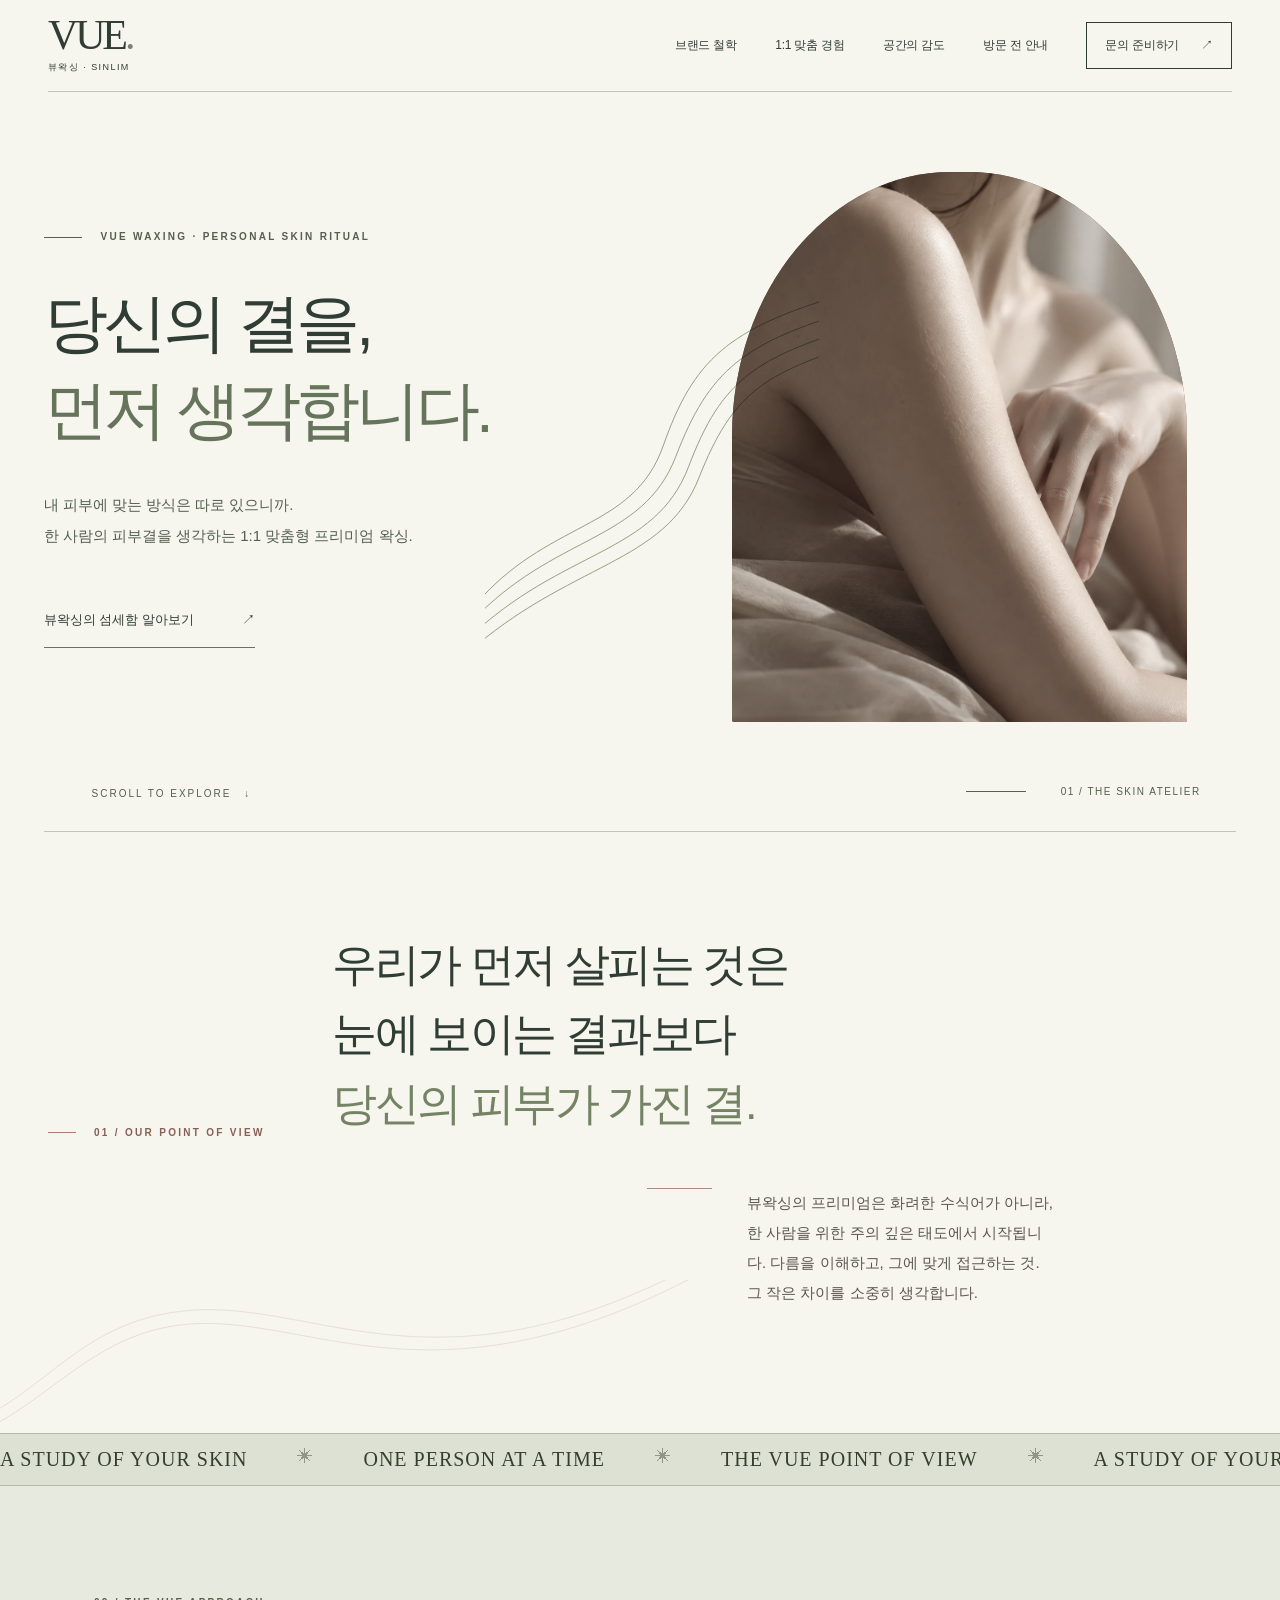
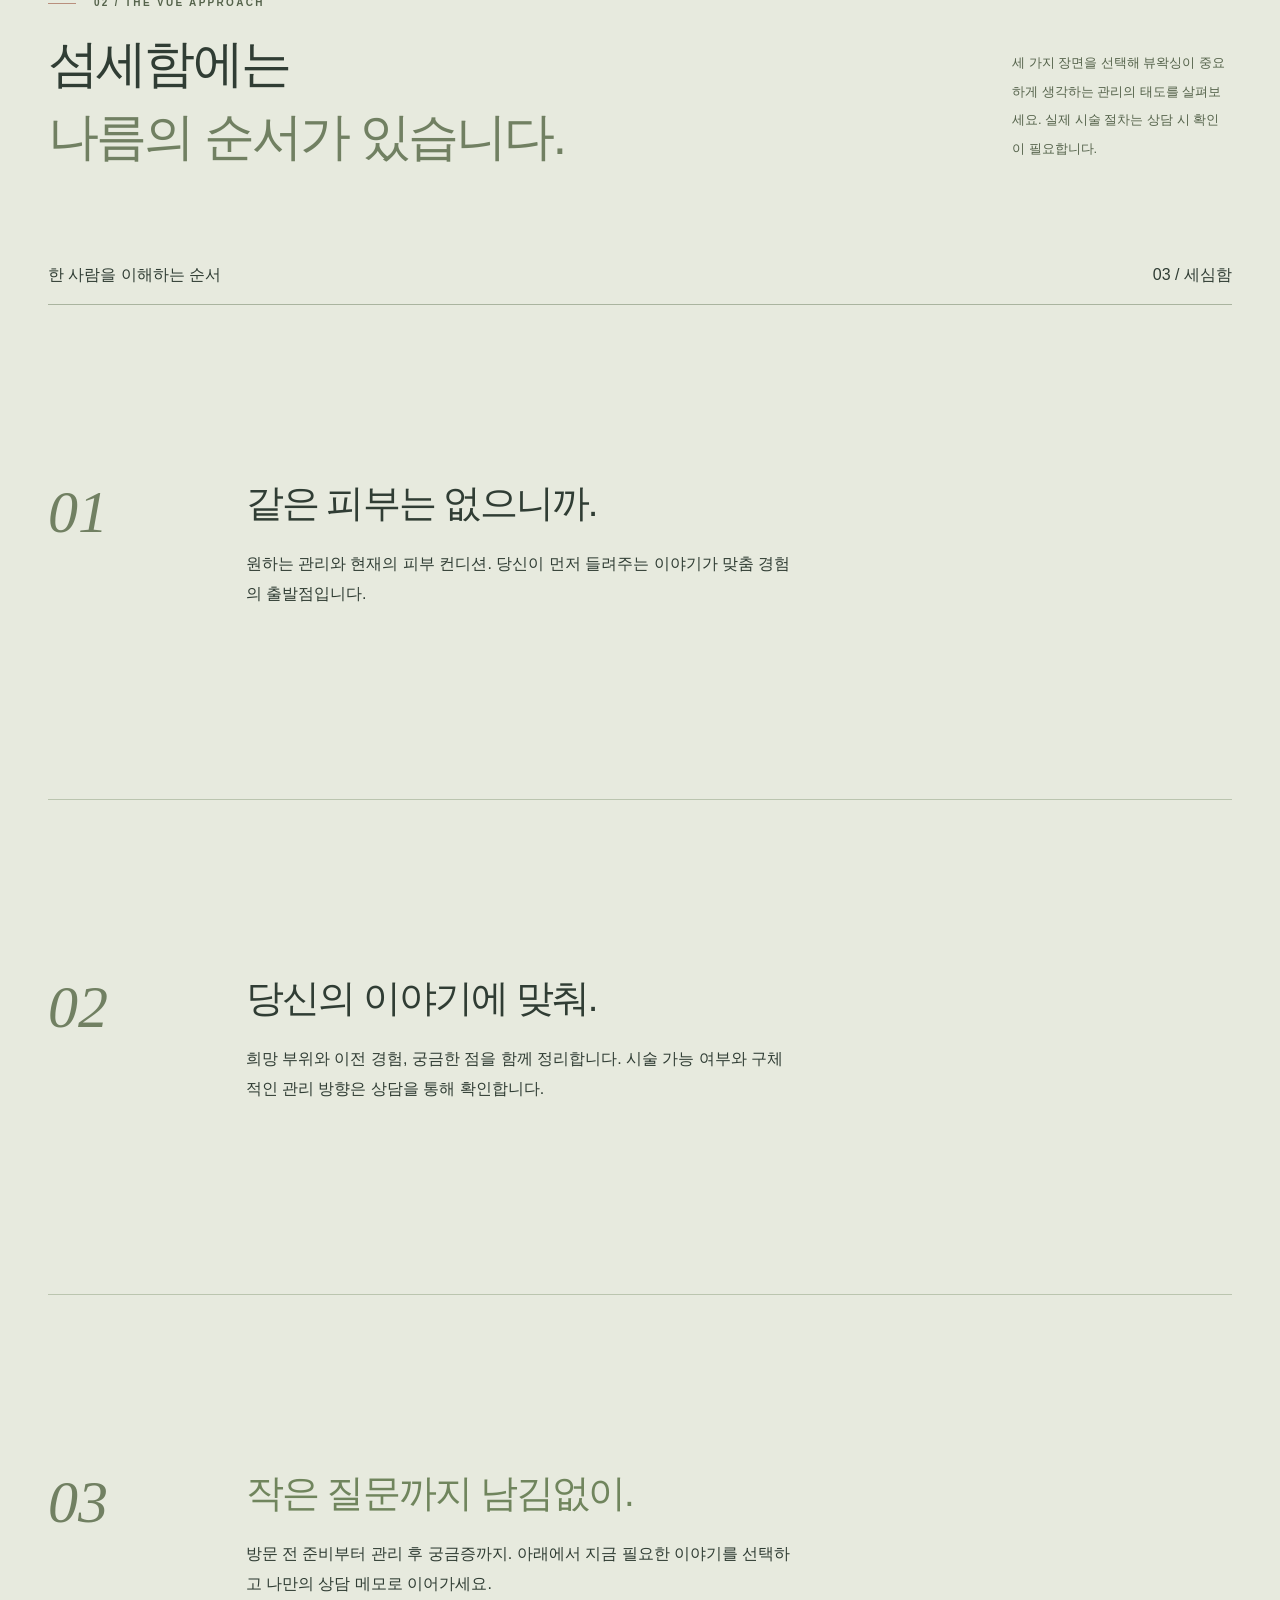
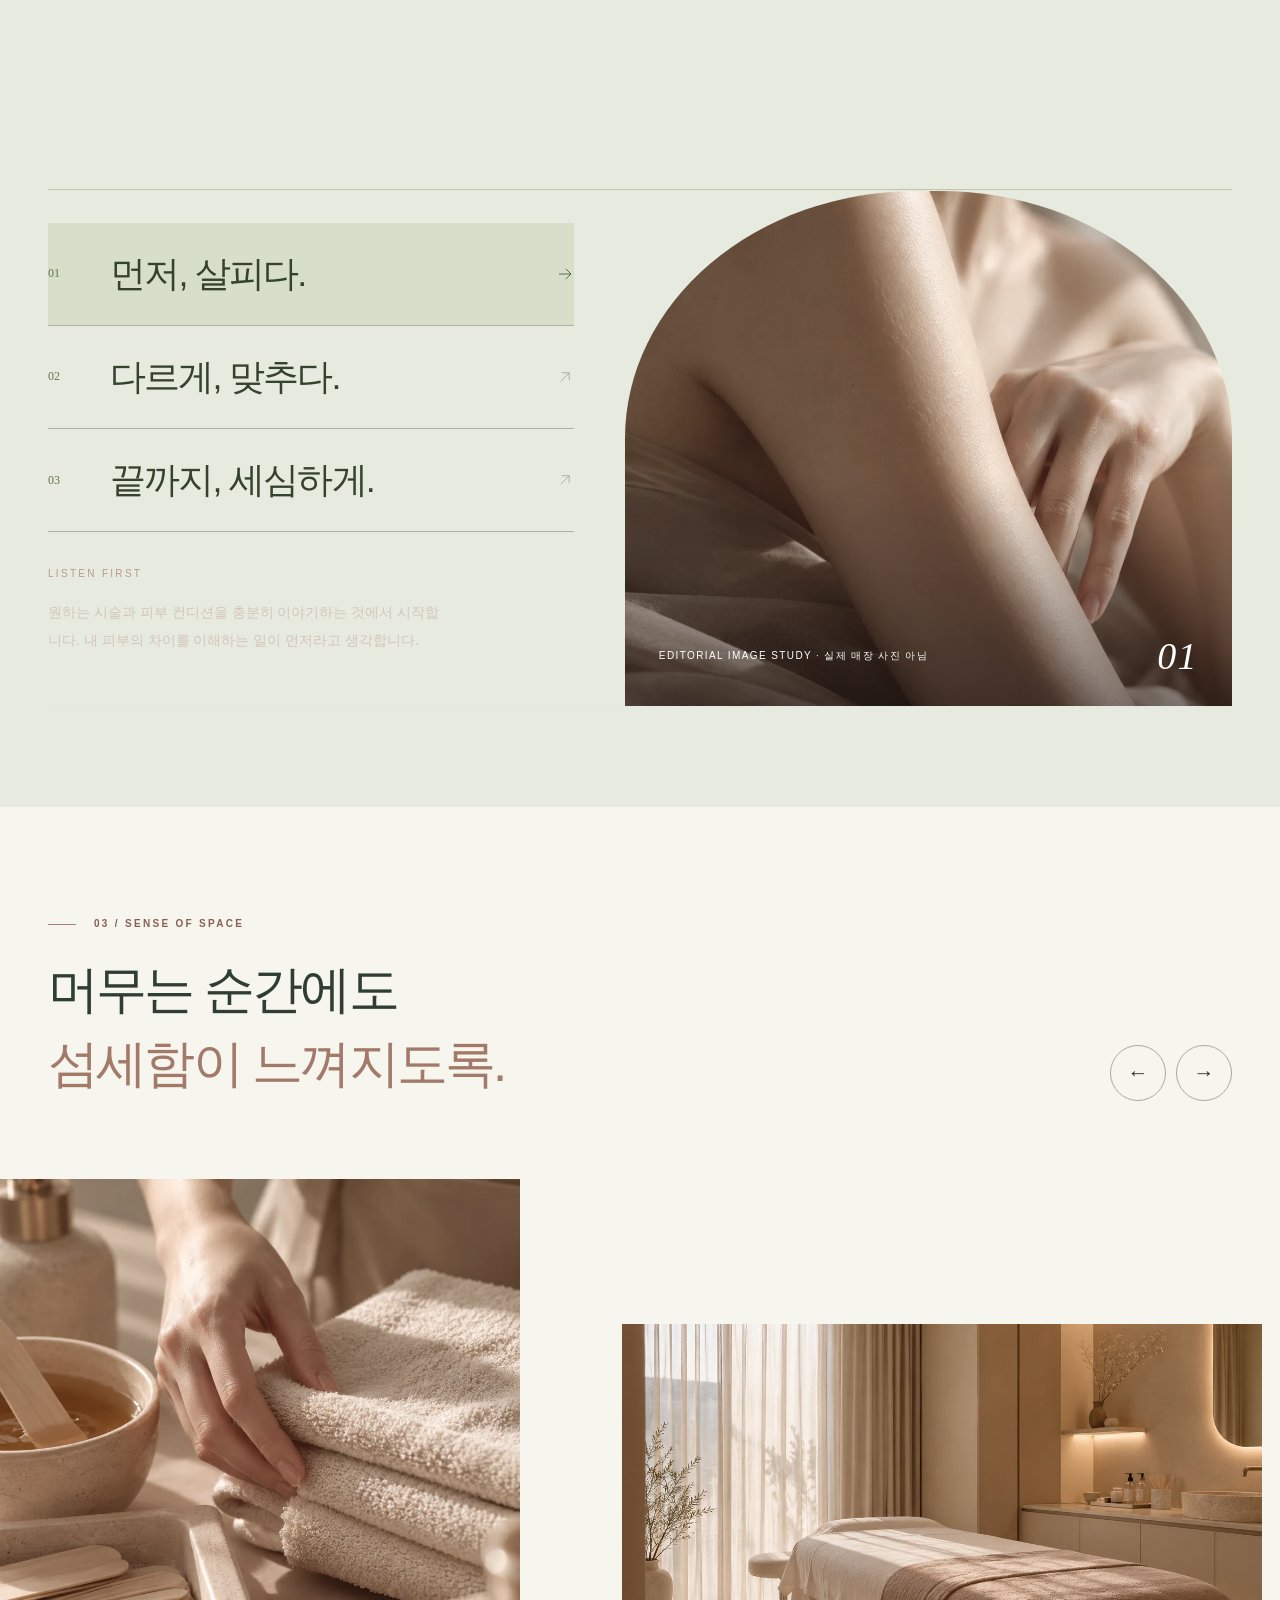
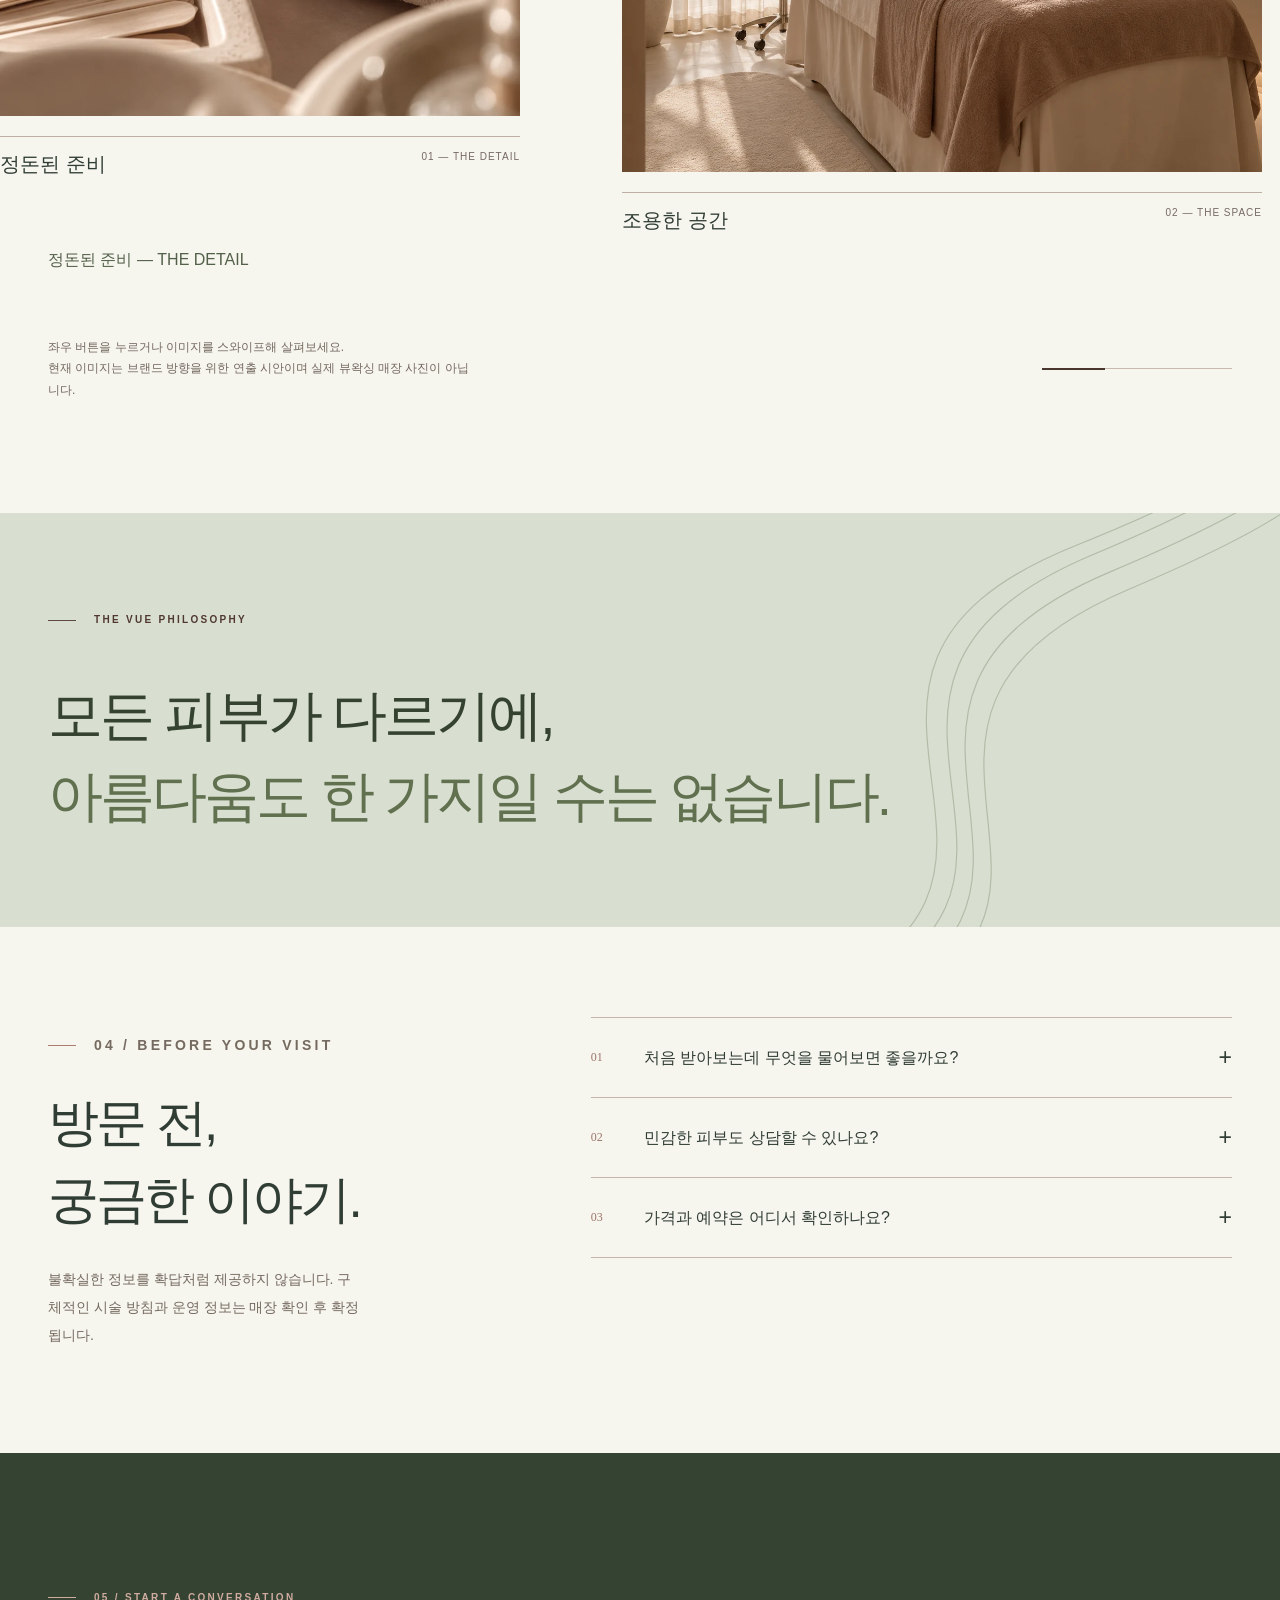
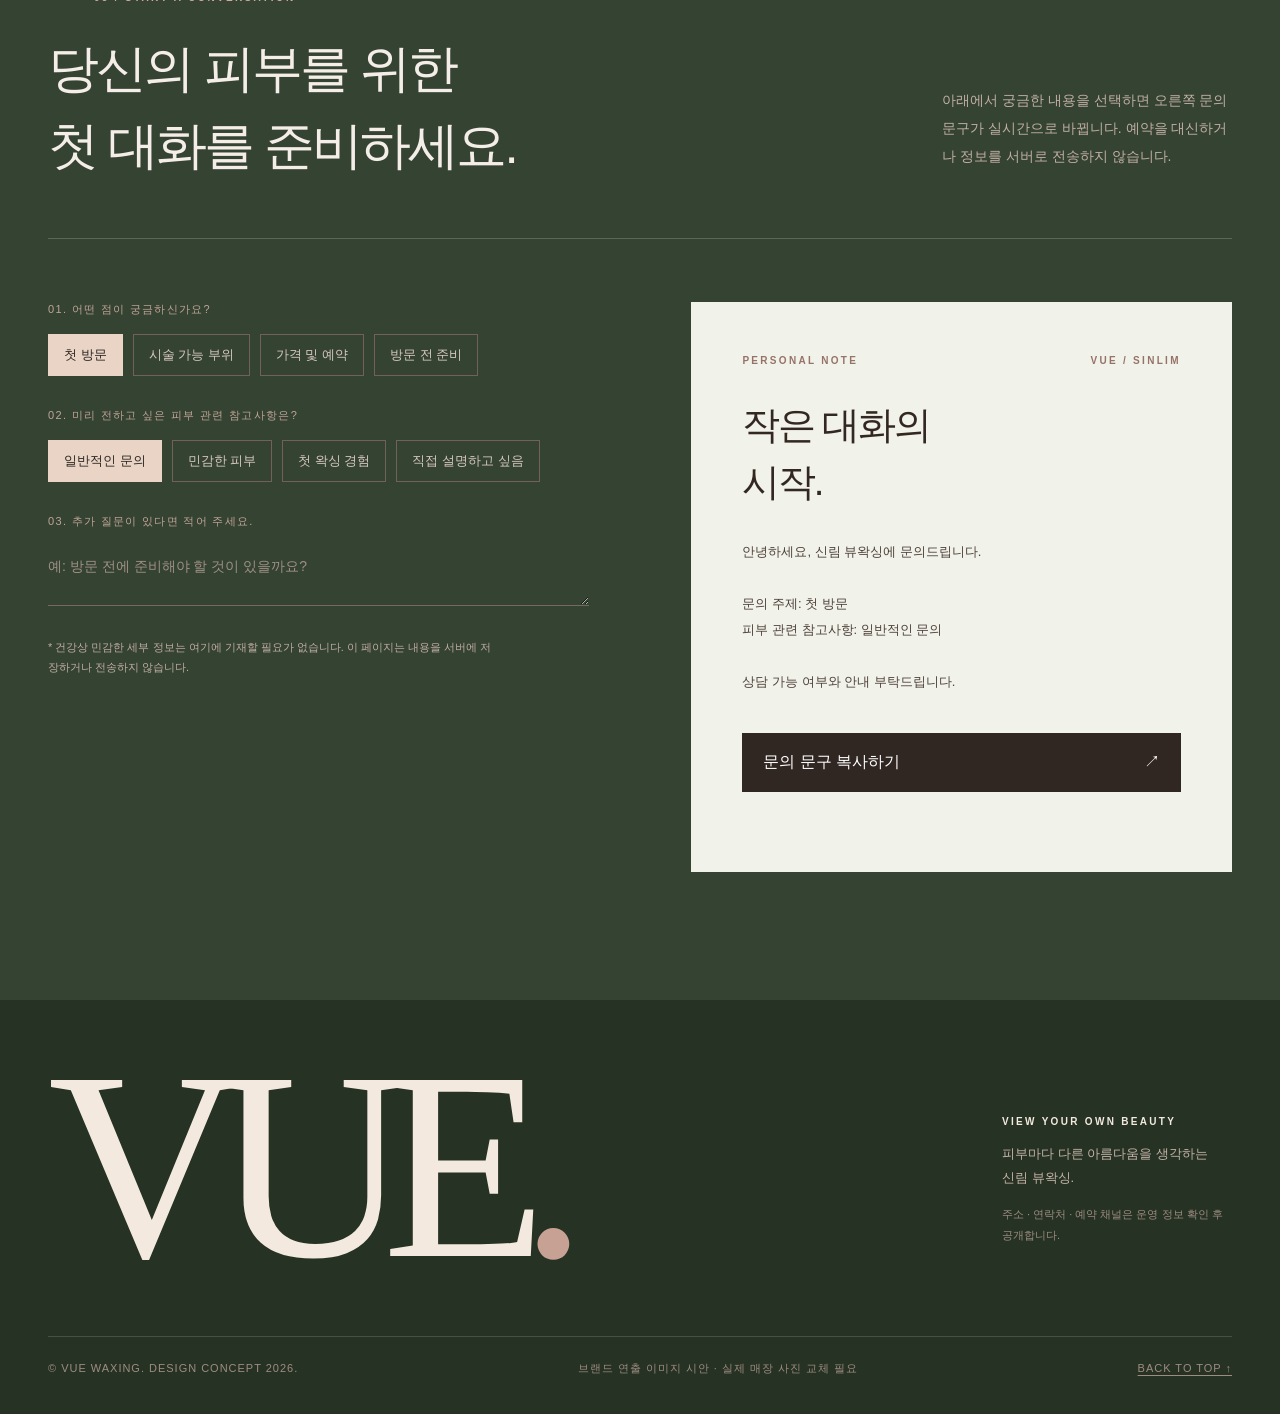
==== commit e21d5c33: "Add files via upload" ====
--- a/index.html
+++ b/index.html
@@ -6,35 +6,8 @@
 <meta name="theme-color" content="#26211e">
 <link rel="icon" href="data:image/svg+xml,%3Csvg xmlns='http://www.w3.org/2000/svg' viewBox='0 0 64 64'%3E%3Crect width='64' height='64' fill='%2326211e'/%3E%3Ctext x='11' y='48' font-size='46' font-family='Georgia' fill='%23f4efe7'%3EV%3C/text%3E%3C/svg%3E">
 <meta name="description" content="피부결과 피부 컨디션을 고려하는 1:1 맞춤형 프리미엄 왁싱, 신림 뷰왁싱. 브랜드 소개와 방문 전 문의 안내.">
-<title>신림 뷰왁싱 VUE. — 피부마다, 다른 아름다움</title>
-<style>/* VUE WAXING 02 — editorial art direction · self-contained for Cloudflare */
-:root{--ink:#26211e;--cream:#f4efe7;--paper:#eae0d5;--rose:#c4a093;--line:rgba(55,42,36,.24);--serif:'Noto Serif KR','Noto Serif CJK KR','Nanum Myeongjo',Georgia,serif;--sans: 'Pretendard','Noto Sans KR','Apple SD Gothic Neo','Malgun Gothic',sans-serif}
-*{box-sizing:border-box}html{scroll-behavior:smooth;scroll-padding-top:78px}body{margin:0;background:var(--cream);color:var(--ink);font-family:var(--sans);-webkit-font-smoothing:antialiased}a{color:inherit;text-decoration:none}button,textarea,input,select{font:inherit}button{cursor:pointer}img{display:block;width:100%;height:100%;object-fit:cover}::selection{background:#a67b72;color:white}button:focus-visible,a:focus-visible,input:focus-visible,textarea:focus-visible{outline:2px solid #b17c6e;outline-offset:5px}.skip{position:fixed;z-index:500;top:-100px;left:1rem;background:#fff;color:#222;padding:1rem}.skip:focus{top:10px}.eyebrow{font:600 10px/1.4 var(--sans);letter-spacing:.23em;text-transform:uppercase}.serif{font-family:var(--serif);font-weight:400}.muted{color:#756960}.wrap{width:min(100% - 96px,1440px);margin-inline:auto}.top-progress{position:fixed;top:0;left:0;height:2px;background:#c49b89;transform-origin:left;transform:scaleX(0);width:100%;z-index:200}
-/* Header */
-.header{position:absolute;top:0;left:0;right:0;z-index:100;color:#f5eee8}.header-inner{display:flex;align-items:center;justify-content:space-between;height:97px;gap:30px;border-bottom:1px solid rgba(255,255,255,.17)}.wordmark{font:400 39px/.9 Georgia,serif;letter-spacing:-.075em;white-space:nowrap}.wordmark b{font-weight:400;color:#d3aa9e}.brand-sub{display:block;font-size:9px;letter-spacing:.16em;margin-top:6px}.main-nav{display:flex;align-items:center;gap:clamp(18px,3vw,55px)}.main-nav a{font-size:12px;letter-spacing:-.02em;position:relative}.main-nav a:not(.nav-cta):after{content:'';position:absolute;left:0;right:100%;bottom:-9px;background:currentColor;height:1px;transition:right .4s}.main-nav a:hover:after,.main-nav a[aria-current=true]:after{right:0}.nav-cta{border:1px solid rgba(255,255,255,.5);padding:14px 18px}.nav-cta span{margin-left:19px}.menu-toggle{display:none;background:transparent;border:1px solid currentColor;color:inherit;padding:12px 14px}.menu-toggle .bar{display:block;width:18px;height:1px;background:currentColor;margin:5px 0;transition:transform .3s}
-/* Hero */
-.hero{min-height:min(950px,100svh);height:clamp(740px,100svh,1020px);background:#211b19;color:#faf3eb;position:relative;overflow:hidden;isolation:isolate}.hero-image{position:absolute;inset:0 0 0 45%;z-index:-2;overflow:hidden;background:#745f55}.hero-image img{object-position:50% 35%;transform:scale(1.10);filter:saturate(.68) contrast(1.04);transition:transform 1.8s cubic-bezier(.14,.68,.24,1)}.loaded .hero-image img{transform:scale(1.01)}.hero-image:after{content:'';position:absolute;inset:0;background:linear-gradient(90deg,#211b19 0%,rgba(33,27,25,.9) 8%,transparent 48%),linear-gradient(0deg,rgba(33,27,25,.5),transparent 30%)}.hero-inner{padding-top:clamp(176px,24vh,252px);position:relative;z-index:2}.hero-label{display:flex;align-items:center;gap:19px;color:#d8bcb1}.hero-label:before{content:'';height:1px;width:38px;background:currentColor}.hero-title{font:400 clamp(64px,7.15vw,119px)/1.24 var(--serif);letter-spacing:-.095em;margin:37px 0 25px;max-width:960px;word-break:keep-all}.hero-title .title-line{display:block;overflow:hidden}.hero-title .title-line>span{display:block;transform:translateY(112%);opacity:0;transition:transform 1.13s cubic-bezier(.19,1,.22,1),opacity 1s}.loaded .hero-title .title-line>span{transform:translateY(0);opacity:1}.hero-title .title-line:nth-child(2)>span{transition-delay:.16s}.hero-title em{font-weight:400;font-style:normal;color:#d5b3a7}.hero-desc{font-size:15px;color:#e0d1c8;line-height:2.1;max-width:440px;opacity:0;transform:translateY(14px);transition:all .8s .6s}.loaded .hero-desc{opacity:1;transform:none}.hero-cta{display:inline-flex;align-items:center;gap:48px;padding:18px 0;margin-top:26px;border-bottom:1px solid #cab3ab;font-size:13px;transition:gap .3s}.hero-cta:hover{gap:63px}.hero-side{position:absolute;bottom:44px;right:5%;z-index:2;display:flex;gap:35px;align-items:center;font:500 10px/1.5 var(--sans);letter-spacing:.15em;color:#e1cfc5}.hero-side .thin{height:1px;width:60px;background:currentColor}.hero-index{position:absolute;left:0;right:0;bottom:41px;z-index:2;font-size:10px;letter-spacing:.2em;color:#dbc9bf;pointer-events:none}.hero-contours{position:absolute;width:clamp(250px,29vw,530px);height:auto;left:39%;top:26%;z-index:1;pointer-events:none;opacity:.7;mix-blend-mode:screen;transform:translate3d(var(--pointer-x,0px),var(--pointer-y,0px),0);transition:transform .7s ease-out}.hero-contours path{stroke:#dfb5a8;stroke-width:.9;stroke-dasharray:650;stroke-dashoffset:650;transition:stroke-dashoffset 2.8s cubic-bezier(.22,1,.36,1)}.loaded .hero-contours path{stroke-dashoffset:0}.hero-contours path:nth-child(2){transition-delay:.2s}.hero-contours path:nth-child(3){transition-delay:.4s}.hero-contours path:nth-child(4){transition-delay:.6s}
-/* Intro */
-.intro{padding:clamp(120px,14vw,225px) 0 clamp(130px,16vw,240px);position:relative;overflow:hidden}.index{color:#875f55;display:flex;gap:18px;align-items:center}.index:before{content:'';height:1px;width:28px;background:#a97e70}.intro-layout{display:grid;grid-template-columns:24% 1fr}.intro h2{margin:-12px 0 0;font:400 clamp(36px,4.65vw,78px)/1.55 var(--serif);letter-spacing:-.085em;word-break:keep-all}.intro h2 em{color:#9e7667;font-style:normal}.intro-bottom{margin:80px 0 0 52%;display:flex;gap:35px;align-items:start}.intro-bottom .hairline{flex:0 0 65px;background:#aa8d80;height:1px;margin-top:15px}.intro-bottom p{font-size:15px;max-width:310px;line-height:2;color:#5f5550}.ambient-line{position:absolute;left:-5%;bottom:0;width:60%;height:auto;opacity:.35;pointer-events:none}.ambient-line path{fill:none;stroke:#aa7d72;stroke-width:.8}
-/* Kinetic strip */
-.strip{overflow:hidden;background:#b68f81;color:#271d1a;padding:19px 0;border-block:1px solid rgba(40,29,24,.2)}.strip-track{display:flex;white-space:nowrap;width:max-content;animation:marquee 45s linear infinite}.strip span{font:400 clamp(21px,2.5vw,33px) Georgia,serif;letter-spacing:.05em;margin-right:50px}.strip b{font-weight:400;margin-right:50px;opacity:.45}@keyframes marquee{to{transform:translateX(-50%)}}
-/* Ritual controlled tabs */
-.ritual{background:#2d2622;color:#f4ece4;padding:clamp(100px,10vw,166px) 0}.ritual-top{display:flex;justify-content:space-between;align-items:flex-start;gap:30px;margin-bottom:70px}.ritual-top h2{font:400 clamp(44px,5.5vw,86px)/1.42 var(--serif);letter-spacing:-.09em;margin:18px 0 0}.ritual-top h2 em{font-style:normal;color:#d2ad9f}.ritual-top .index{color:#c6a697}.ritual-top .index:before{background:#b98f7d}.ritual-top>p{max-width:220px;font-size:13px;line-height:2.2;color:#b9a99e;padding-top:50px}.ritual-stage{display:grid;grid-template-columns:minmax(0,.95fr) minmax(0,1fr);min-height:490px;border-block:1px solid rgba(235,221,209,.2)}.ritual-steps{padding:32px clamp(24px,4vw,72px) 38px 0;display:flex;flex-direction:column;justify-content:center}.ritual-step{width:100%;display:grid;grid-template-columns:49px 1fr auto;align-items:center;gap:13px;text-align:left;background:transparent;color:#95877e;border:0;border-bottom:1px solid rgba(236,222,211,.15);padding:26px 0;transition:color .25s}.ritual-step .ritual-n{font:400 12px Georgia,serif}.ritual-step strong{font:400 clamp(23px,2.8vw,42px)/1.4 var(--serif);letter-spacing:-.05em}.ritual-step svg{width:18px;transform:rotate(-45deg);opacity:.4;transition:transform .3s,opacity .3s}.ritual-step[aria-selected=true]{color:#f6ede5}.ritual-step[aria-selected=true] svg{transform:rotate(0);opacity:1}.ritual-description{padding-top:32px;min-height:115px}.ritual-description .step-kicker{font-size:10px;letter-spacing:.23em;color:#b99a8d;margin:0 0 10px}.ritual-description p{max-width:400px;font-size:14px;line-height:2;color:#d3c5bc;animation:panel-in .5s both}.ritual-visual{position:relative;min-height:490px;overflow:hidden}.ritual-frame{position:absolute;inset:0;opacity:0;transform:scale(1.06);transition:opacity .8s,transform 1.3s}.ritual-frame[data-active=true]{opacity:1;transform:scale(1)}.ritual-frame img{filter:saturate(.8);object-position:center}.ritual-visual:after{content:'';position:absolute;inset:0;background:linear-gradient(0deg,rgba(23,15,14,.53),transparent 45%);pointer-events:none}.visual-caption{position:absolute;bottom:28px;left:34px;right:34px;display:flex;justify-content:space-between;align-items:center;z-index:2;color:#fff;font-size:10px;letter-spacing:.14em}.visual-count{font:italic 38px Georgia,serif}
-/* Gallery */
-.gallery{padding:clamp(95px,11vw,185px) 0 clamp(105px,12vw,185px);overflow:hidden}.gallery-top{display:flex;justify-content:space-between;align-items:end;margin-bottom:62px}.gallery h2{font:400 clamp(41px,5.2vw,85px)/1.44 var(--serif);letter-spacing:-.085em;margin:22px 0 0}.gallery h2 em{font-style:normal;color:#a37969}.gallery-controls{display:flex;gap:10px}.round-button{width:56px;height:56px;border:1px solid #b4a59a;background:transparent;color:#362d29;border-radius:50%;display:grid;place-items:center;font-size:21px;transition:background .25s,color .25s}.round-button:hover{background:#362d29;color:#fff}.gallery-window{padding-left:max(48px,calc((100vw - 1440px)/2));overflow-x:auto;overscroll-behavior-inline:contain;scroll-snap-type:x mandatory;scrollbar-width:none;cursor:grab}.gallery-window::-webkit-scrollbar{display:none}.gallery-window.dragging{cursor:grabbing;scroll-snap-type:none}.gallery-track{display:flex;gap:22px;padding-right:48px;min-width:max-content}.gallery-item{width:min(42vw,520px);scroll-snap-align:start;user-select:none}.gallery-item:nth-child(2){width:min(50vw,650px)}.gallery-item:nth-child(3){width:min(37vw,450px)}.gallery-image{height:clamp(370px,42vw,600px);position:relative;background:#cdbbb0;overflow:hidden}.gallery-item:nth-child(2) .gallery-image{height:clamp(370px,35vw,490px);margin-top:60px}.gallery-item:nth-child(3) .gallery-image{height:clamp(370px,39vw,550px);margin-top:22px}.gallery-image img{transition:transform .8s cubic-bezier(.2,.8,.2,1)}.gallery-item:hover img{transform:scale(1.035)}.gallery-tag{display:flex;justify-content:space-between;gap:16px;border-top:1px solid #bdafa4;margin-top:20px;padding-top:14px}.gallery-tag strong{font:400 20px var(--serif)}.gallery-tag span{font-size:10px;letter-spacing:.1em;color:#766a63}.gallery-footer{display:flex;justify-content:space-between;margin-top:43px;gap:30px;align-items:center}.gallery-footer p{font-size:12px;color:#74685f;line-height:1.8;max-width:430px}.gallery-meter{height:1px;width:190px;background:#c7b9ae;position:relative}.gallery-meter>span{display:block;height:2px;background:#49362f;width:33.3%;transition:transform .35s}
-/* Statement */
-.statement{background:#b9a093;position:relative;overflow:hidden;padding:clamp(120px,12vw,190px) 0;color:#291d1a}.statement .index{color:#503830}.statement .index:before{background:#5d4942}.statement h2{max-width:1170px;font:400 clamp(48px,7vw,116px)/1.47 var(--serif);letter-spacing:-.095em;margin:48px 0 0;position:relative;z-index:1;word-break:keep-all}.statement h2 em{font-style:normal;color:#fff4ea}.statement-svg{position:absolute;right:-7%;top:-35%;width:53%;height:150%;opacity:.44;transform:rotate(-6deg);pointer-events:none}.statement-svg path{fill:none;stroke:#fff3e8;stroke-width:1.2;vector-effect:non-scaling-stroke}
-/* FAQ and consult */
-.faq{padding:clamp(115px,11vw,175px) 0;background:var(--cream)}.faq-grid{display:grid;grid-template-columns: .8fr 1.2fr;gap:clamp(60px,9vw,160px)}.faq h2,.consult h2{font:400 clamp(43px,4.7vw,78px)/1.5 var(--serif);letter-spacing:-.09em;margin:26px 0}.faq p{font-size:14px;color:#756a60;line-height:2;max-width:315px}.faq details{border-top:1px solid #c2b4a9}.faq details:last-child{border-bottom:1px solid #c2b4a9}.faq summary{list-style:none;cursor:pointer;display:grid;grid-template-columns:43px 1fr 30px;gap:10px;align-items:center;padding:26px 0;font-size:16px;line-height:1.6}.faq summary::-webkit-details-marker{display:none}.faq summary .fno{color:#9c776c;font:12px Georgia,serif}.faq summary .plus{font:300 23px var(--sans);text-align:right;transition:transform .3s}.faq details[open] .plus{transform:rotate(45deg)}.answer{color:#706259;font-size:14px;line-height:2.1;padding:0 32px 30px 53px}
-.consult{background:#2d2622;color:#f5eee8;padding:clamp(104px,10vw,156px) 0}.consult-head{display:flex;justify-content:space-between;gap:35px;align-items:end;border-bottom:1px solid rgba(255,255,255,.19);padding-bottom:54px}.consult-head .index{color:#d0aca0}.consult-head .index:before{background:currentColor}.consult-head h2{margin-bottom:0}.consult-head>p{max-width:290px;color:#c1afa4;line-height:2;font-size:14px}.consult-body{display:grid;grid-template-columns:1fr 1fr;gap:clamp(50px,8vw,140px);padding-top:63px}.form-part{margin:0 0 32px}.form-part>p{font-size:11px;letter-spacing:.12em;color:#c1a596;margin:0 0 17px}.choice-list{display:flex;flex-wrap:wrap;gap:10px}.choice{border:1px solid #716158;background:transparent;color:#d7c9bf;font-size:13px;padding:11px 15px;transition:background .2s,color .2s,border-color .2s}.choice[aria-pressed=true]{background:#e9d4c6;border-color:#e9d4c6;color:#2d2622}.field-note{display:block;width:100%;background:transparent;border:0;border-bottom:1px solid #77695f;color:white;font-size:14px;padding:12px 0;resize:vertical;min-height:60px}.field-note::placeholder{color:#9f9085}.preview-wrap{background:#ede4d9;color:#332722;position:relative;padding:clamp(30px,4vw,62px);align-self:stretch;min-height:390px;display:flex;flex-direction:column;justify-content:space-between}.preview-eyebrow{display:flex;justify-content:space-between;gap:20px;color:#967369}.preview-wrap h3{font:400 clamp(27px,3vw,46px)/1.5 var(--serif);letter-spacing:-.06em;margin:28px 0}.message-preview{font-size:13px;line-height:2;white-space:pre-line;color:#4e403a;padding-bottom:38px}.copy-button{width:100%;padding:18px 20px;text-align:left;border:1px solid #312722;background:#312722;color:#fff;display:flex;justify-content:space-between;align-items:center;transition:background .3s}.copy-button:hover{background:#65483e}.copy-status{min-height:18px;color:#5e4e46;font-size:12px;margin-top:11px}.privacy-note{font-size:11px;line-height:1.8;color:#c0aea3;max-width:450px;margin-top:32px}
-.footer{background:#211b19;color:#f3e9df;padding:62px 0 38px}.footer-top{display:flex;justify-content:space-between;gap:40px;align-items:end}.footer-mark{font:400 clamp(120px,21vw,355px)/.77 Georgia,serif;letter-spacing:-.1em}.footer-mark span{color:#c7a193}.footer-aside{max-width:230px;margin-bottom:12px}.footer-aside p{font-size:13px;line-height:1.9;color:#c6b4a9}.footer-bottom{display:flex;justify-content:space-between;gap:22px;align-items:center;font-size:11px;letter-spacing:.09em;color:#9e8c83;border-top:1px solid rgba(255,255,255,.15);margin-top:67px;padding-top:24px}.footer-bottom a{text-decoration:underline;text-underline-offset:3px}
-/* Progressive enhancement */
-.js [data-reveal]{opacity:0;transform:translateY(37px);transition:opacity .95s cubic-bezier(.2,.7,.2,1),transform 1s cubic-bezier(.2,.7,.2,1)}.js [data-reveal].visible{opacity:1;transform:translateY(0)}@keyframes panel-in{from{opacity:0;transform:translateY(10px)}to{opacity:1;transform:none}}
-@media(max-width:1150px){.wrap{width:calc(100% - 62px)}.main-nav{gap:18px}.intro-layout{grid-template-columns:22% 1fr}.hero-title{font-size:clamp(61px,7.5vw,100px)}}
-@media(max-width:850px){.header-inner{height:78px}.menu-toggle{display:block}.main-nav{position:absolute;display:none;top:78px;left:0;right:0;background:#2d2521;padding:22px 31px 32px;flex-direction:column;align-items:stretch;gap:0;border-top:1px solid #504038;box-shadow:0 15px 25px #241a1633}.main-nav.open{display:flex}.main-nav a{padding:17px 3px;border-bottom:1px solid #5a4940;font-size:15px}.main-nav .nav-cta{margin-top:20px;text-align:center;border:1px solid #887266}.hero{height:clamp(730px,100svh,900px)}.hero-image{left:27%}.hero-image:after{background:linear-gradient(90deg,#211b19 0%,rgba(33,27,25,.9) 14%,rgba(33,27,25,.24) 72%),linear-gradient(0deg,rgba(33,27,25,.8),transparent 55%)}.hero-contours{left:38%;top:41%}.hero-title{font-size:clamp(58px,9vw,89px)}.intro-layout{grid-template-columns:1fr;gap:48px}.intro-bottom{margin-left:24%}.ritual-stage{grid-template-columns:1fr}.ritual-visual{min-height:460px}.ritual-top>p{padding-top:55px}.ritual-steps{padding:0 0 35px}.ritual-step{padding:21px 0}.ritual-description{min-height:100px}.gallery-item{width:58vw}.gallery-item:nth-child(2){width:65vw}.gallery-item:nth-child(3){width:55vw}.gallery-image{height:65vw}.gallery-item:nth-child(2) .gallery-image{height:54vw}.gallery-item:nth-child(3) .gallery-image{height:62vw}.faq-grid{grid-template-columns:1fr;gap:50px}.consult-body{gap:45px}.footer-mark{font-size:20vw}}
-@media(max-width:600px){.wrap{width:calc(100% - 40px)}.header-inner{height:73px}.wordmark{font-size:33px}.brand-sub{font-size:8px}.main-nav{top:73px;padding-inline:20px}.hero{height:min(820px,100svh);min-height:720px}.hero-image{inset:0 0 0 0;opacity:.69}.hero-image img{object-position:56% center}.hero-image:after{background:linear-gradient(90deg,rgba(33,27,25,.9),rgba(33,27,25,.25)),linear-gradient(0deg,#211b19 2%,transparent 70%)}.hero-inner{padding-top:clamp(170px,27svh,255px)}.hero-label{font-size:9px}.hero-title{font-size:clamp(49px,12vw,76px);letter-spacing:-.1em;margin:35px 0 30px}.hero-desc{font-size:13px;line-height:2;max-width:300px}.hero-cta{margin-top:19px}.hero-side{right:20px;bottom:35px}.hero-side .thin{display:none}.hero-index{bottom:35px}.hero-contours{left:23%;top:41%;width:370px;opacity:.5}.intro{padding:112px 0 132px}.intro-layout{gap:41px}.intro h2{font-size:clamp(32px,8vw,47px);line-height:1.58}.intro-bottom{margin:45px 0 0 15%;gap:15px}.intro-bottom .hairline{flex:0 0 25px}.intro-bottom p{font-size:13px}.strip{padding:14px 0}.strip span{font-size:21px}.ritual{padding:92px 0}.ritual-top{display:block;margin-bottom:40px}.ritual-top h2{font-size:45px}.ritual-top>p{padding:12px 0 0;font-size:13px}.ritual-step{grid-template-columns:30px 1fr 21px;gap:9px}.ritual-step strong{font-size:26px}.ritual-description{min-height:130px}.ritual-visual{min-height:410px}.visual-caption{left:20px;right:20px}.gallery{padding:92px 0 102px}.gallery-top{align-items:end;gap:10px;margin-bottom:43px}.gallery h2{font-size:38px}.gallery-controls{gap:5px}.round-button{height:41px;width:41px;font-size:18px}.gallery-window{padding-left:20px}.gallery-track{gap:12px;padding-right:20px}.gallery-item,.gallery-item:nth-child(2),.gallery-item:nth-child(3){width:76vw}.gallery-image,.gallery-item:nth-child(2) .gallery-image,.gallery-item:nth-child(3) .gallery-image{height:87vw;max-height:500px;margin-top:0}.gallery-tag strong{font-size:17px}.gallery-tag span{font-size:9px}.gallery-footer{align-items:start;margin-top:25px;display:block}.gallery-meter{width:100%;margin-top:24px}.statement{padding:110px 0 126px}.statement h2{font-size:clamp(42px,9.9vw,60px);line-height:1.52}.statement-svg{width:95%;right:-33%;top:-10%}.faq{padding:95px 0}.faq h2,.consult h2{font-size:44px}.faq summary{font-size:14px;grid-template-columns:30px 1fr 22px;padding:20px 0}.answer{padding-left:40px;padding-right:10px;font-size:13px}.consult{padding:94px 0}.consult-head{display:block;padding-bottom:32px}.consult-head>p{font-size:13px;margin-top:20px}.consult-body{grid-template-columns:1fr;padding-top:42px;gap:31px}.form-part{margin-bottom:27px}.preview-wrap{min-height:340px;padding:30px}.preview-wrap h3{font-size:32px}.privacy-note{font-size:11px}.footer-top{display:block}.footer-mark{font-size:31vw}.footer-aside{margin-top:40px}.footer-bottom{display:block;line-height:2.2;margin-top:65px}.footer-bottom span{display:block}}
-@media(prefers-reduced-motion:reduce){*,*::before,*::after{animation-duration:.01ms!important;animation-iteration-count:1!important;scroll-behavior:auto!important;transition-duration:.01ms!important}.hero-title .title-line>span{transform:none;opacity:1}.hero-desc{opacity:1;transform:none}.hero-contours path{stroke-dashoffset:0}.js [data-reveal]{opacity:1;transform:none}.hero-image img{transform:none}}
-</style>
+<title>신림 뷰왁싱 VUE. — 당신의 결을, 다른 아름다움</title>
+<link rel="stylesheet" href="assets/main.css">
 </head>
 <body>
 <a class="skip" href="#content">본문으로 바로가기</a>
@@ -50,11 +23,11 @@
 </header>
 <main id="content">
   <section class="hero" id="hero" aria-labelledby="heroTitle">
-    <div class="hero-image"><img src="[data-uri]" alt="따뜻한 빛 아래 자연스러운 팔과 어깨의 피부결을 담은 브랜드 연출 사진" fetchpriority="high" width="1122" height="1402"></div>
+    <div class="hero-image"><img src="assets/image-0.webp" alt="따뜻한 빛 아래 자연스러운 팔과 어깨의 피부결을 담은 브랜드 연출 사진" fetchpriority="high" width="1122" height="1402"></div>
     <svg class="hero-contours" id="heroContours" viewBox="0 0 420 520" aria-hidden="true" fill="none"><path d="M-15 462C77 351 186 367 224 259S305 111 452 68"/><path d="M-18 481C87 369 198 381 240 272S325 129 464 88"/><path d="M-21 501C97 388 214 396 256 285S341 148 471 108"/><path d="M-24 521C106 405 226 408 269 299S352 167 477 128"/></svg>
     <div class="wrap hero-inner">
       <span class="eyebrow hero-label">VUE WAXING · PERSONAL SKIN RITUAL</span>
-      <h1 class="hero-title" id="heroTitle"><span class="title-line"><span>피부마다,</span></span><span class="title-line"><span><em>다른 아름다움.</em></span></span></h1>
+      <h1 class="hero-title" id="heroTitle"><span class="title-line"><span>당신의 결을,</span></span><span class="title-line"><span><em>먼저 생각합니다.</em></span></span></h1>
       <p class="hero-desc">내 피부에 맞는 방식은 따로 있으니까.<br>한 사람의 피부결을 생각하는 1:1 맞춤형 프리미엄 왁싱.</p>
       <a class="hero-cta" href="#approach">뷰왁싱의 섬세함 알아보기 <span aria-hidden="true">↗</span></a>
     </div>
@@ -68,11 +41,11 @@
     </div>
     <svg class="ambient-line" viewBox="0 0 1200 240" aria-hidden="true"><path d="M-20 245C160 218 200 59 404 47S801 199 1230-48"/><path d="M-20 264C163 237 221 72 414 68S804 212 1230-30"/></svg>
   </section>
-  <div class="strip" aria-hidden="true"><div class="strip-track"><span>SKIN IS PERSONAL</span><b>✳</b><span>ONE PERSON AT A TIME</span><b>✳</b><span>THE VUE POINT OF VIEW</span><b>✳</b><span>SKIN IS PERSONAL</span><b>✳</b><span>ONE PERSON AT A TIME</span><b>✳</b><span>THE VUE POINT OF VIEW</span><b>✳</b></div></div>
+  <div class="strip" aria-hidden="true"><div class="strip-track"><span>A STUDY OF YOUR SKIN</span><b>✳</b><span>ONE PERSON AT A TIME</span><b>✳</b><span>THE VUE POINT OF VIEW</span><b>✳</b><span>A STUDY OF YOUR SKIN</span><b>✳</b><span>ONE PERSON AT A TIME</span><b>✳</b><span>THE VUE POINT OF VIEW</span><b>✳</b></div></div>
   <section class="ritual" id="approach" aria-labelledby="approachTitle">
     <div class="wrap">
       <div class="ritual-top"><div><p class="eyebrow index" data-reveal>02 / THE VUE APPROACH</p><h2 id="approachTitle" data-reveal>섬세함에는<br><em>나름의 순서가 있습니다.</em></h2></div><p>세 가지 장면을 선택해 뷰왁싱이 중요하게 생각하는 관리의 태도를 살펴보세요. 실제 시술 절차는 상담 시 확인이 필요합니다.</p></div>
-      <div class="ritual-stage">
+      <div class="story-marker"><span>한 사람을 이해하는 순서</span><span id="storyCurrent">01 / 이해</span></div><div class="story-chapter" data-label="01 / 이해"><span class="chapter-number">01</span><div><h3>같은 피부는 없으니까.</h3><p>원하는 관리와 현재의 피부 컨디션. 당신이 먼저 들려주는 이야기가 맞춤 경험의 출발점입니다.</p></div></div><div class="story-chapter" data-label="02 / 맞춤"><span class="chapter-number">02</span><div><h3>당신의 이야기에 맞춰.</h3><p>희망 부위와 이전 경험, 궁금한 점을 함께 정리합니다. 시술 가능 여부와 구체적인 관리 방향은 상담을 통해 확인합니다.</p></div></div><div class="story-chapter" data-label="03 / 세심함"><span class="chapter-number">03</span><div><h3>작은 질문까지 남김없이.</h3><p>방문 전 준비부터 관리 후 궁금증까지. 아래에서 지금 필요한 이야기를 선택하고 나만의 상담 메모로 이어가세요.</p></div></div><div class="ritual-stage">
         <div class="ritual-steps">
           <div role="tablist" aria-label="맞춤 관리의 세 가지 관점">
             <button class="ritual-step" type="button" role="tab" aria-controls="stepPanel" aria-selected="true" tabindex="0" data-step="0"><span class="ritual-n">01</span><strong>먼저, 살피다.</strong><svg viewBox="0 0 24 24" aria-hidden="true" fill="none" stroke="currentColor" stroke-width="1"><path d="M4 12h16m-7-7 7 7-7 7"/></svg></button>
@@ -82,9 +55,9 @@
           <div class="ritual-description" role="tabpanel" id="stepPanel" aria-live="polite"><p class="step-kicker" id="stepKey">LISTEN FIRST</p><p><strong id="stepHeading" style="position:absolute;width:1px;height:1px;overflow:hidden">먼저, 살피는 시간</strong><span id="stepText">원하는 시술과 피부 컨디션을 충분히 이야기하는 것에서 시작합니다.</span></p></div>
         </div>
         <div class="ritual-visual" aria-label="선택한 관리 관점의 이미지" id="ritualVisual">
-          <div class="ritual-frame" data-frame="0" data-active="true"><img src="[data-uri]" alt="피부의 자연스러운 표면과 빛을 담은 연출 이미지" loading="lazy" width="1122" height="1402"></div>
-          <div class="ritual-frame" data-frame="1" data-active="false"><img src="[data-uri]